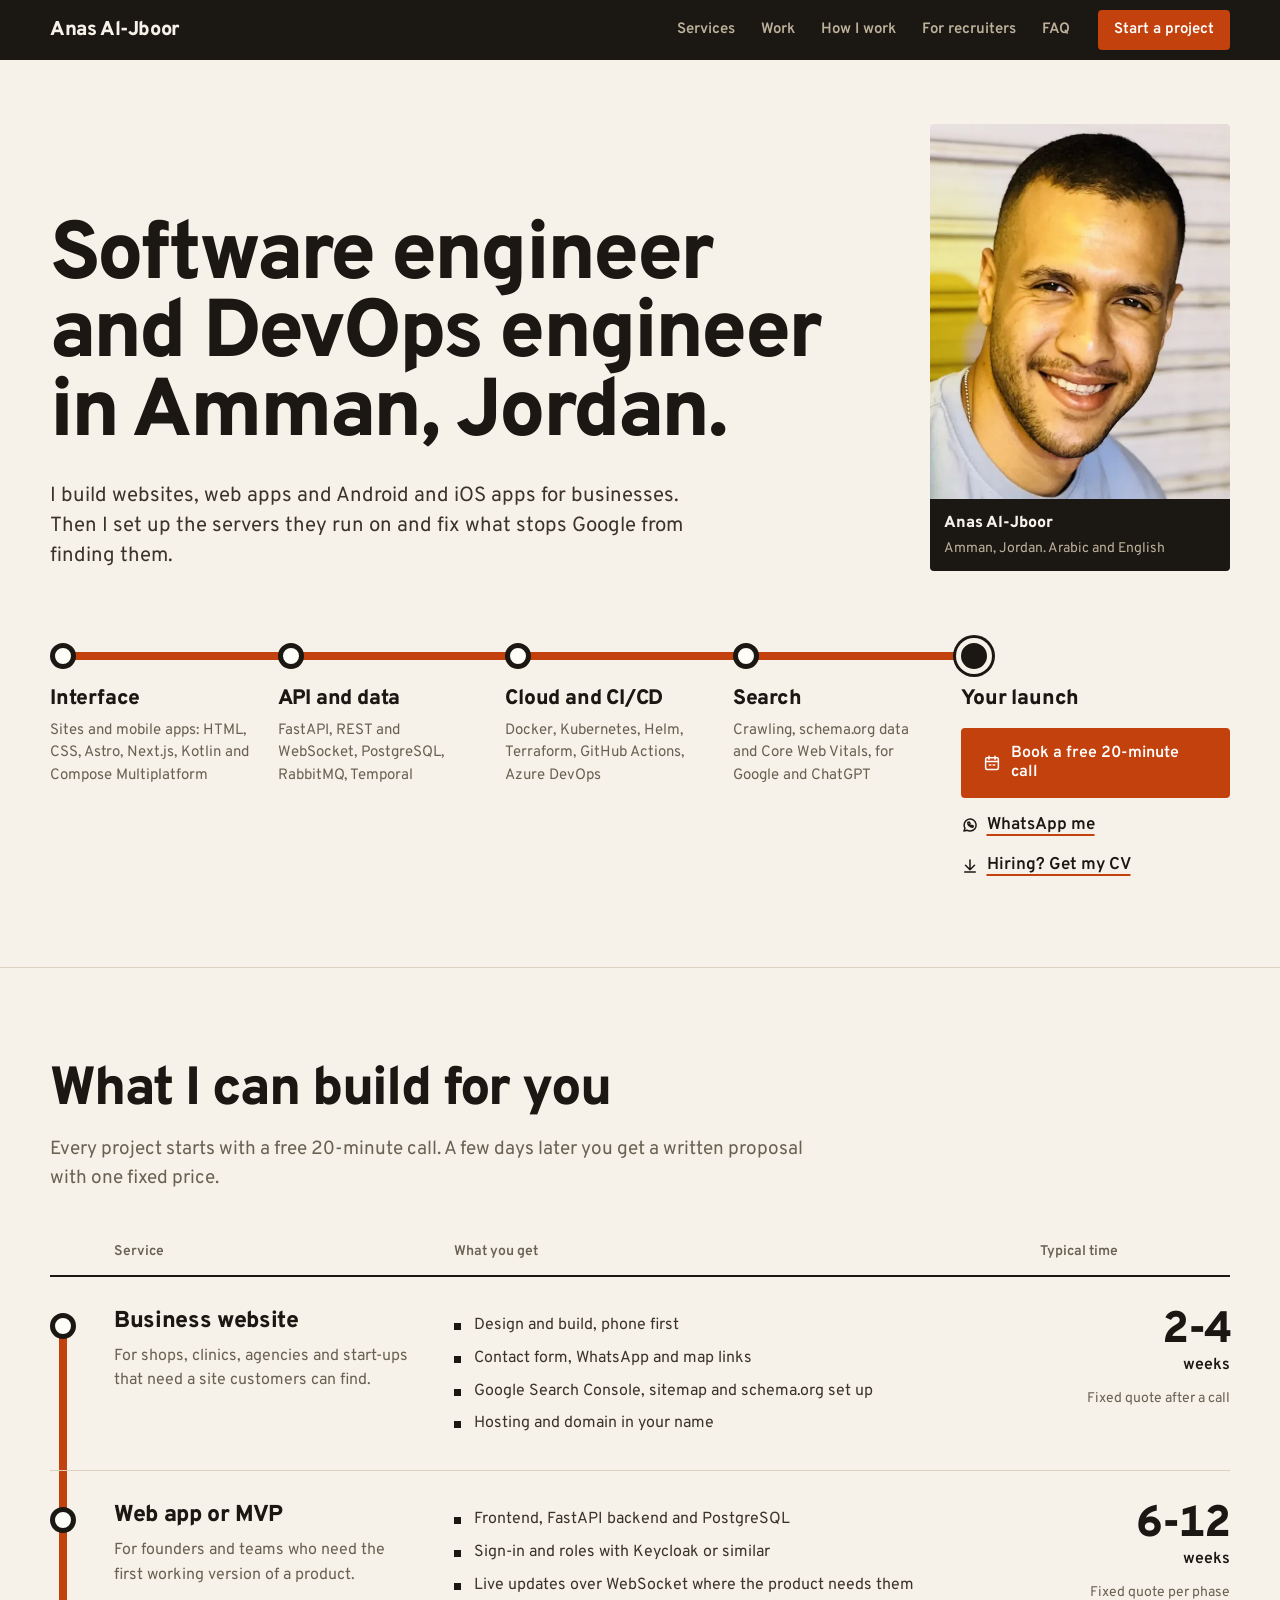
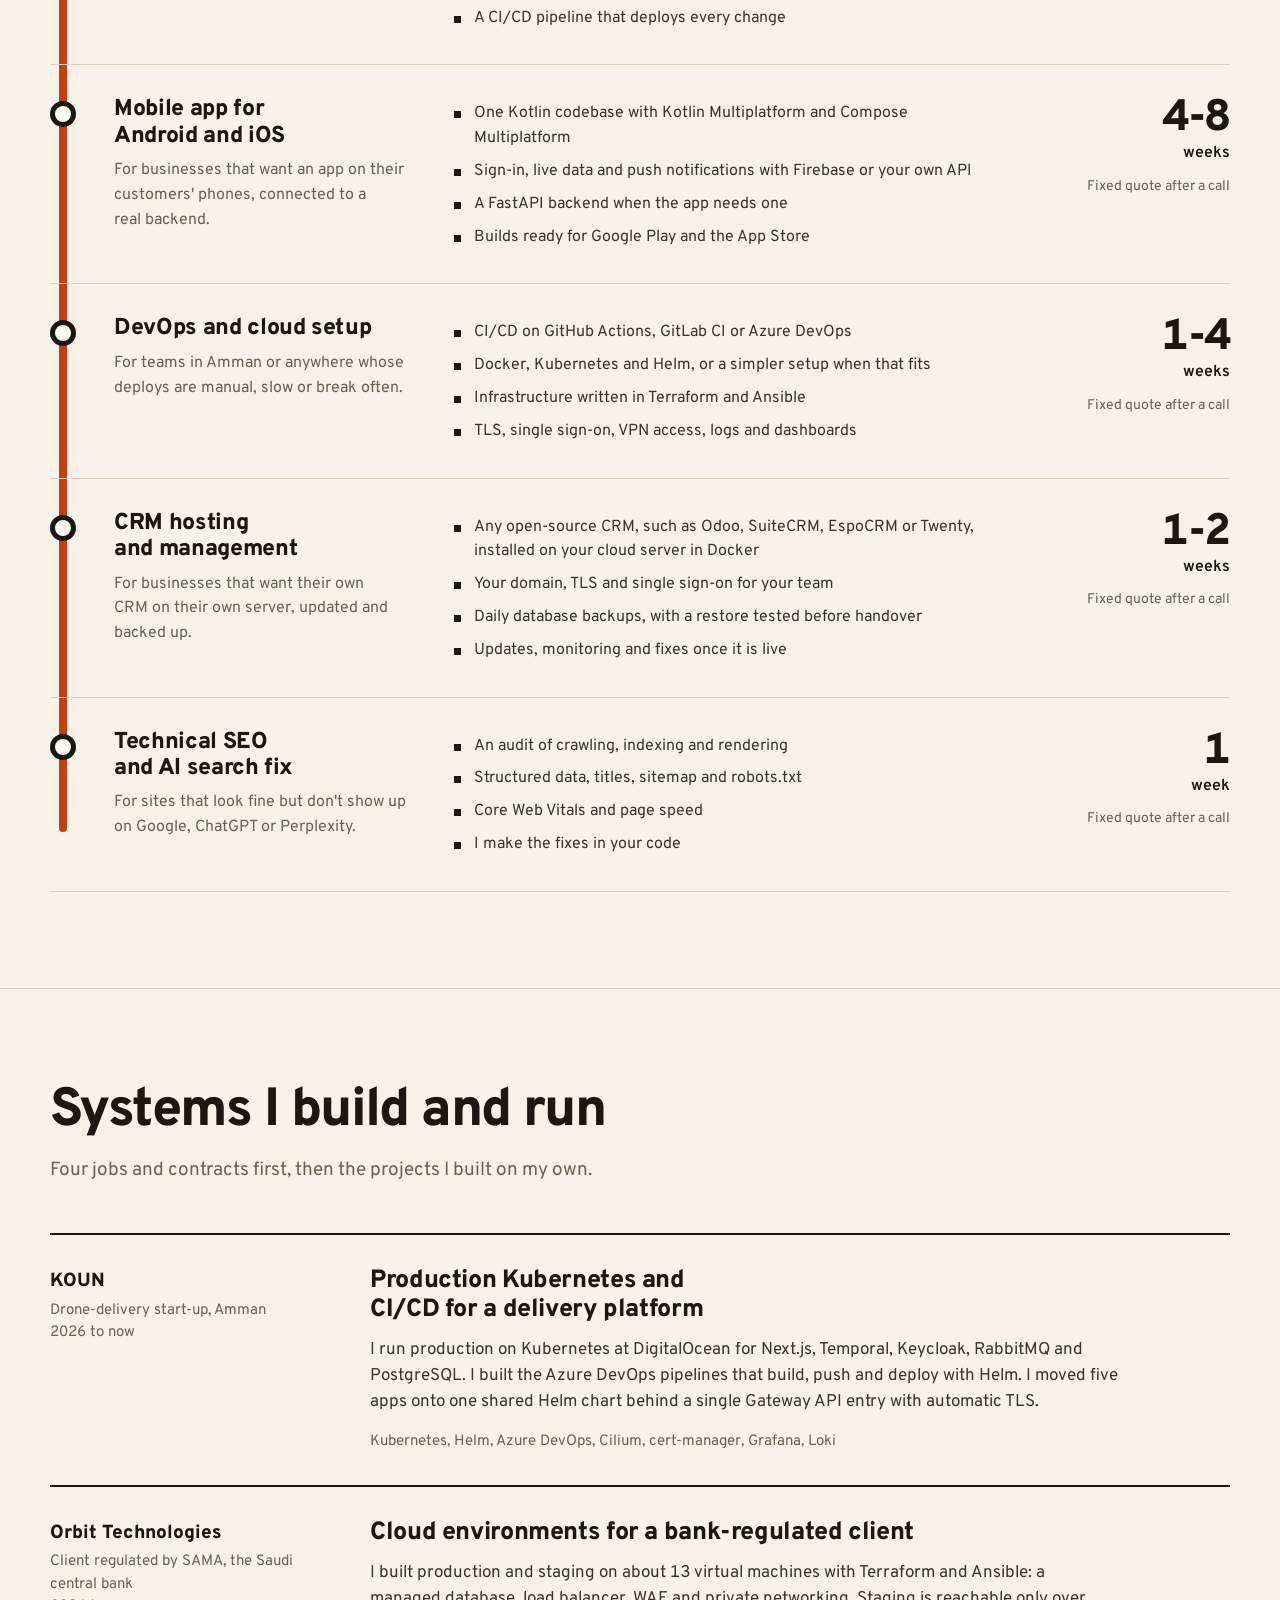
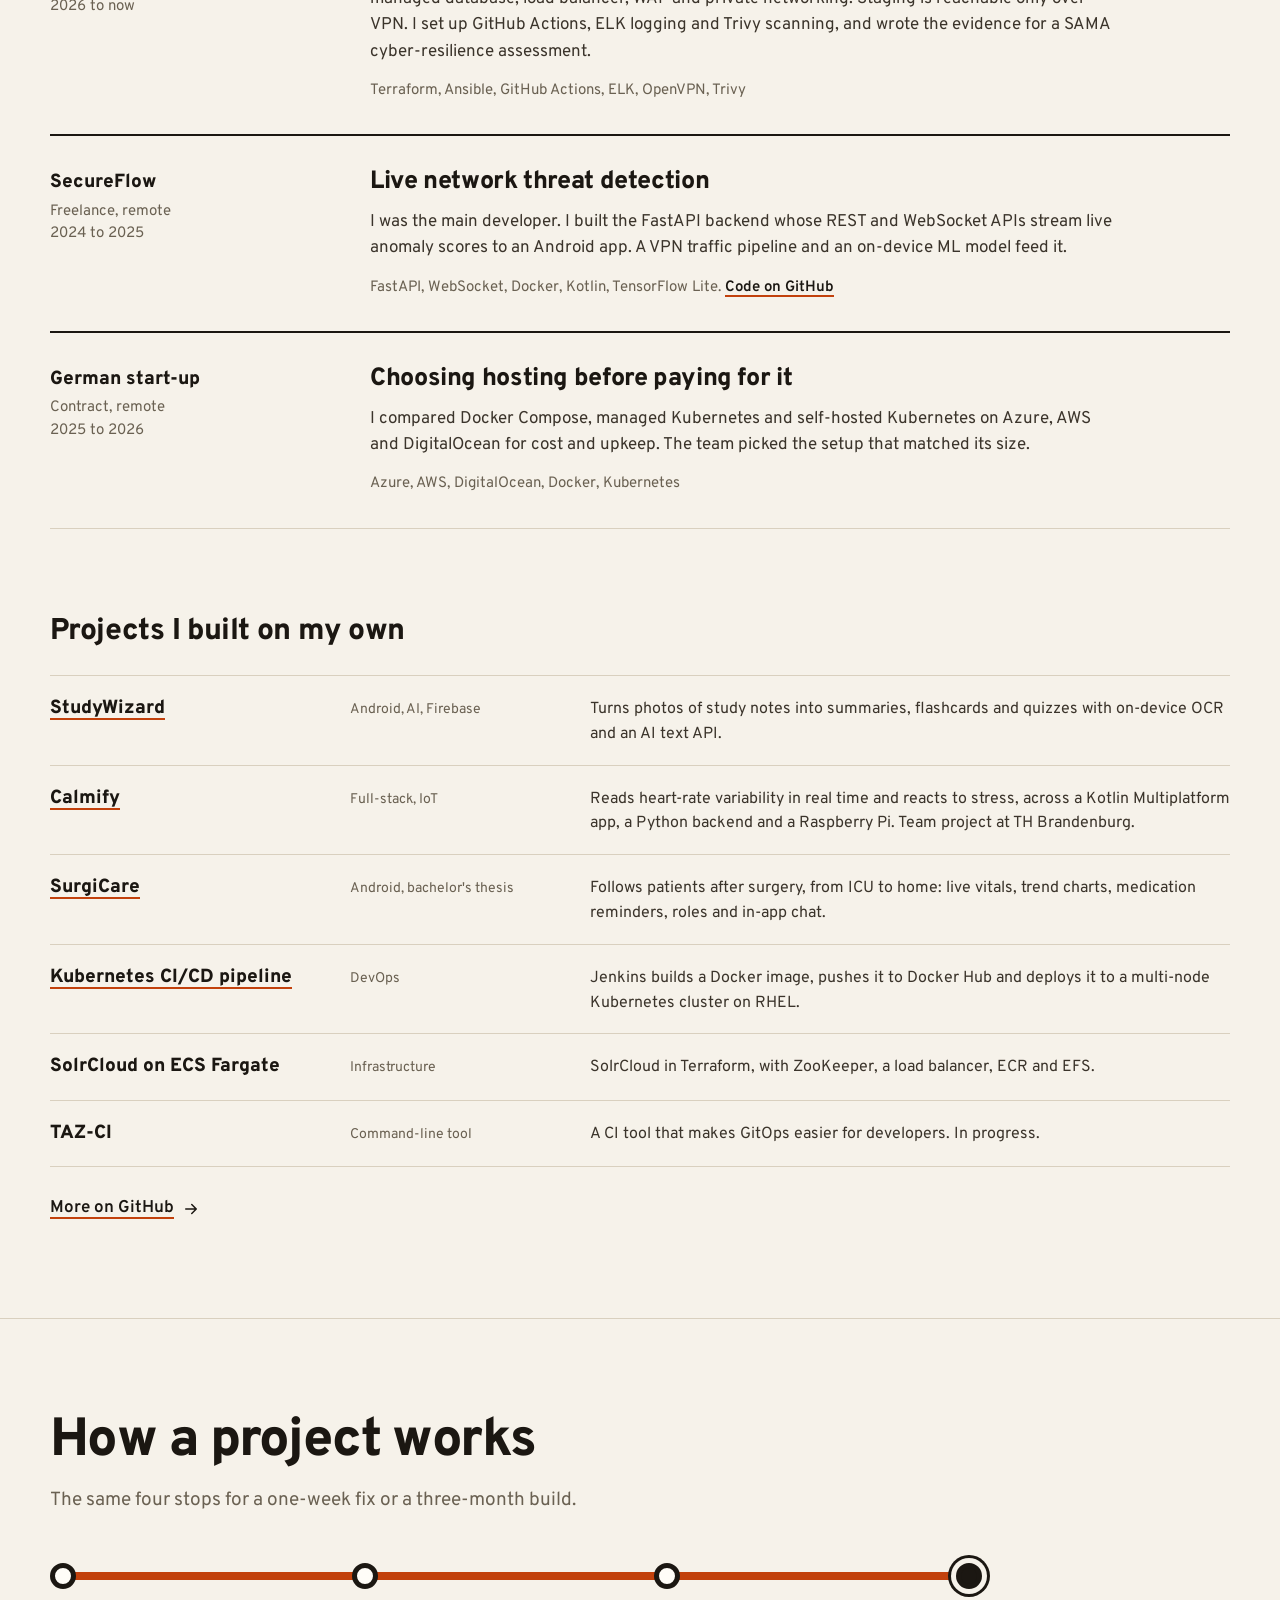
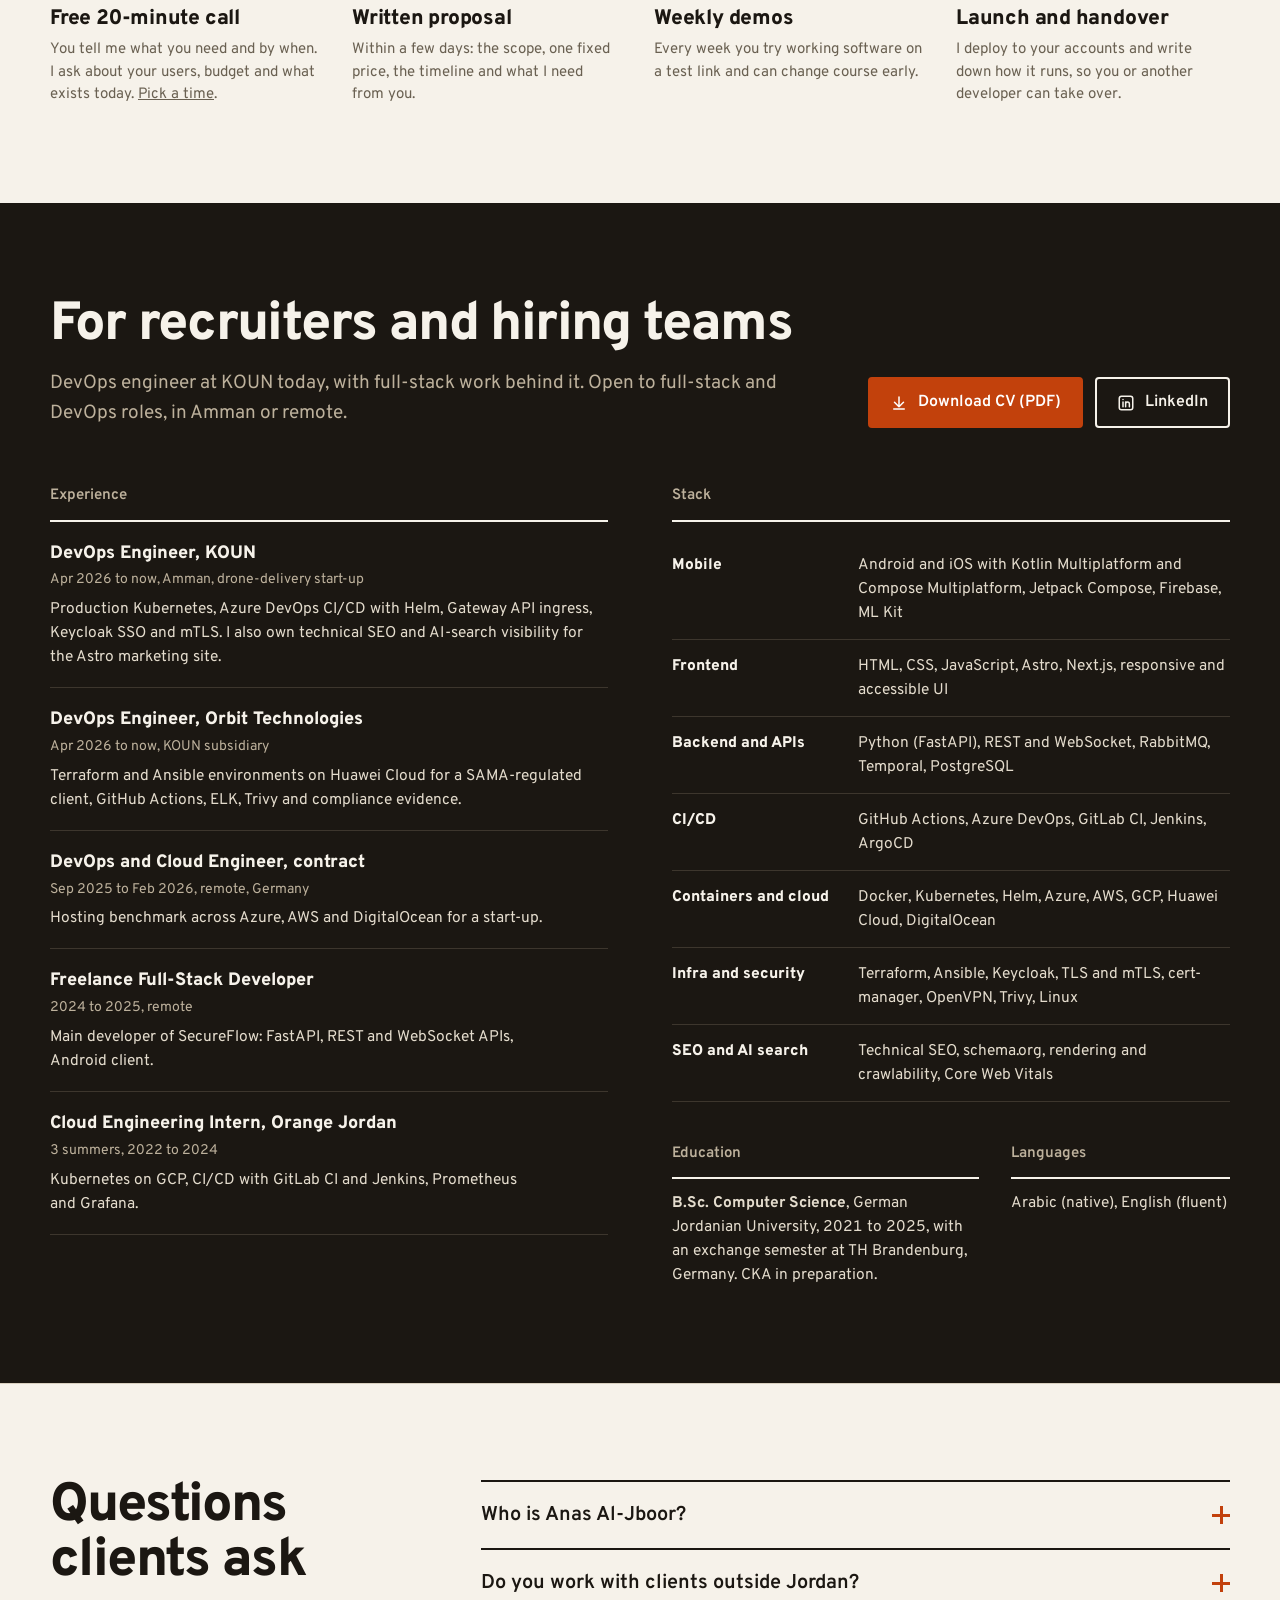
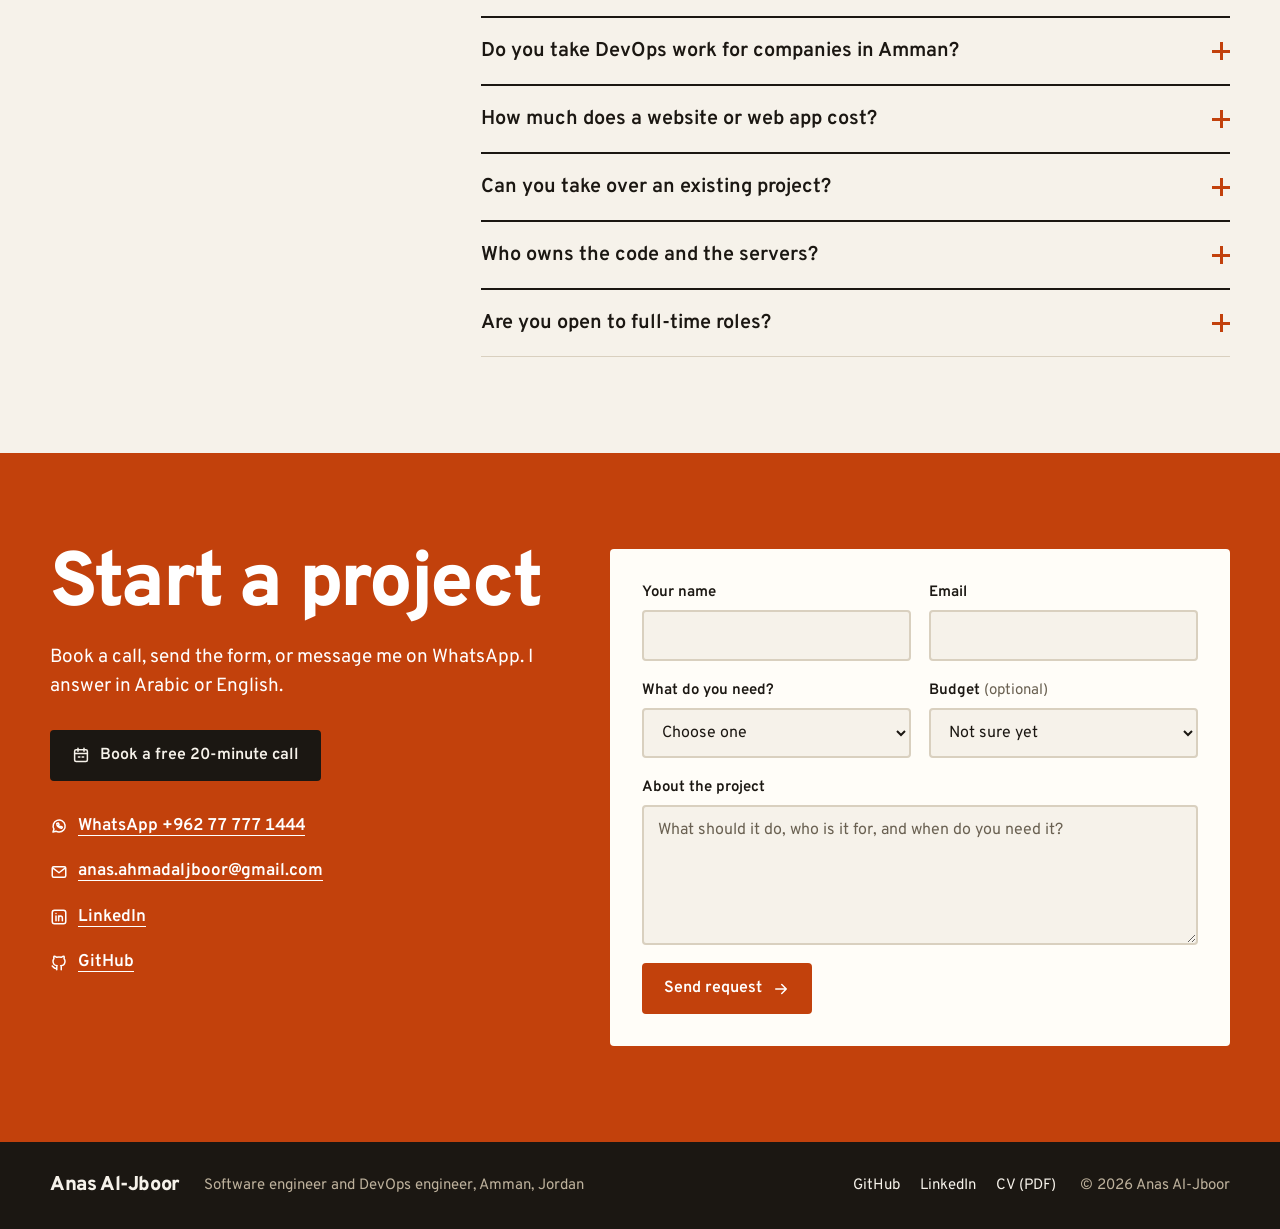
==== index.html @ 7497ea9f "Replace the orange AA circle favicon with a text-style icon Sand AA letters on an ink square with an" ====
<!DOCTYPE html>
<html lang="en">
<head>
  <meta charset="utf-8" />
  <meta name="viewport" content="width=device-width, initial-scale=1" />
  <title>Software &amp; DevOps Engineer in Amman, Jordan | Anas Al-Jboor</title>
  <meta name="description" content="DevOps and software engineer in Amman, Jordan. I set up Kubernetes, CI/CD and cloud, and build websites, web apps and CRMs. Freelance or full-time." />
  <meta property="og:title" content="Software &amp; DevOps Engineer in Amman, Jordan | Anas Al-Jboor" />
  <meta property="og:description" content="I build websites, web apps and Android and iOS apps for businesses, host and manage their servers and CRMs, and fix what stops Google from finding them." />
  <meta property="og:url" content="https://anasaljboor.com/" />
  <meta property="og:type" content="website" />
  <meta property="og:locale" content="en_US" />
  <meta property="og:site_name" content="Anas Al-Jboor" />
  <meta property="og:image" content="https://anasaljboor.com/og-2026-11.jpg" />
  <meta property="og:image:type" content="image/jpeg" />
  <meta property="og:image:width" content="1200" />
  <meta property="og:image:height" content="630" />
  <meta property="og:image:alt" content="Anas Al-Jboor, software engineer and DevOps engineer in Amman, Jordan" />
  <meta name="twitter:card" content="summary_large_image" />
  <meta name="twitter:title" content="Software &amp; DevOps Engineer in Amman, Jordan | Anas Al-Jboor" />
  <meta name="twitter:description" content="I build websites, web apps and Android and iOS apps for businesses, host and manage their servers and CRMs, and fix what stops Google from finding them." />
  <meta name="twitter:image" content="https://anasaljboor.com/og-2026-11.jpg" />
  <meta name="author" content="Anas Al-Jboor" />
  <meta name="robots" content="index, follow, max-image-preview:large" />
  <meta name="theme-color" content="#f6f2ea" />
  <link rel="canonical" href="https://anasaljboor.com/" />
  <link rel="alternate" type="text/markdown" title="Summary for AI assistants" href="/llms.txt" />
  <link rel="icon" href="/favicon.ico?v=4" sizes="48x48" />
  <link rel="icon" type="image/png" sizes="32x32" href="/favicon-32.png?v=4" />
  <link rel="icon" type="image/png" sizes="192x192" href="/favicon-192.png?v=4" />
  <link rel="apple-touch-icon" href="/apple-touch-icon.png?v=4" />
  <link rel="preconnect" href="https://fonts.googleapis.com" />
  <link rel="preconnect" href="https://fonts.gstatic.com" crossorigin />
  <link href="https://fonts.googleapis.com/css2?family=Overpass:ital,wght@0,400;0,600;0,800;1,400&display=swap" rel="stylesheet" />
  <link rel="stylesheet" href="/style.css?v=2026-11-28-text-logo" />
  <script type="application/ld+json">
  {
    "@context": "https://schema.org",
    "@graph": [
      {
        "@type": "Person",
        "@id": "https://anasaljboor.com/#person",
        "name": "Anas Al-Jboor",
        "url": "https://anasaljboor.com/",
        "image": "https://anasaljboor.com/img/anas-640.jpg",
        "email": "mailto:anas.ahmadaljboor@gmail.com",
        "description": "Software engineer and DevOps engineer in Amman, Jordan. Builds websites, web apps, Android and iOS apps and cloud setups for businesses.",
        "jobTitle": "Software Engineer and DevOps Engineer",
        "hasOccupation": {
          "@type": "Occupation",
          "name": "DevOps Engineer",
          "occupationLocation": { "@type": "City", "name": "Amman, Jordan" },
          "skills": "Kubernetes, Helm, CI/CD, Terraform, Ansible, Docker, GitHub Actions, Azure DevOps"
        },
        "workLocation": { "@type": "Place", "name": "Amman, Jordan", "address": { "@type": "PostalAddress", "addressLocality": "Amman", "addressRegion": "Amman Governorate", "addressCountry": "JO" } },
        "worksFor": [
          { "@type": "Organization", "name": "KOUN" },
          { "@type": "Organization", "name": "Orbit Technologies" }
        ],
        "address": { "@type": "PostalAddress", "addressLocality": "Amman", "addressRegion": "Amman Governorate", "addressCountry": "JO" },
        "alumniOf": { "@type": "CollegeOrUniversity", "name": "German Jordanian University" },
        "knowsLanguage": ["ar", "en"],
        "knowsAbout": ["DevOps", "Web development", "Mobile app development", "Kotlin Multiplatform", "Compose Multiplatform", "FastAPI", "Kubernetes", "CI/CD", "Terraform", "Technical SEO", "Cloud infrastructure"],
        "sameAs": [
          "https://github.com/anasaljboor",
          "https://www.linkedin.com/in/anas-al-jboor",
          "https://share.google/XArdooYbnljdMGCkJ"
        ]
      },
      {
        "@type": "ProfessionalService",
        "@id": "https://anasaljboor.com/#service",
        "name": "Anas Al-Jboor, software engineer and DevOps engineer",
        "url": "https://anasaljboor.com/",
        "image": "https://anasaljboor.com/og-2026-11.jpg",
        "email": "anas.ahmadaljboor@gmail.com",
        "description": "Websites, web apps, Android and iOS apps, DevOps and cloud setup, CRM hosting and technical SEO for businesses in Amman, Jordan and remote clients.",
        "telephone": "+962777771444",
        "geo": { "@type": "GeoCoordinates", "latitude": 31.95, "longitude": 35.93 },
        "founder": { "@id": "https://anasaljboor.com/#person" },
        "address": { "@type": "PostalAddress", "addressLocality": "Amman", "addressRegion": "Amman Governorate", "addressCountry": "JO" },
        "areaServed": [
          { "@type": "City", "name": "Amman", "containedInPlace": { "@type": "Country", "name": "Jordan" } },
          { "@type": "Place", "name": "Worldwide (remote)" },
          { "@type": "Country", "name": "Jordan" },
          { "@type": "Country", "name": "Saudi Arabia" },
          { "@type": "Country", "name": "United Arab Emirates" },
          { "@type": "Country", "name": "Qatar" },
          { "@type": "Country", "name": "Germany" }
        ],
        "availableLanguage": ["Arabic", "English"],
        "sameAs": [
          "https://github.com/anasaljboor",
          "https://www.linkedin.com/in/anas-al-jboor",
          "https://share.google/XArdooYbnljdMGCkJ"
        ],
        "hasOfferCatalog": {
          "@type": "OfferCatalog",
          "name": "Services",
          "itemListElement": [
            { "@type": "Offer", "itemOffered": { "@type": "Service", "name": "Business website", "description": "A fast, mobile-friendly company or landing site with a contact form and technical SEO set up." } },
            { "@type": "Offer", "itemOffered": { "@type": "Service", "name": "Web app or MVP", "description": "Frontend, FastAPI backend, PostgreSQL, sign-in and deployment for a first product version." } },
            { "@type": "Offer", "itemOffered": { "@type": "Service", "name": "Mobile app (Android and iOS)", "description": "Android and iOS app from one Kotlin codebase with Kotlin Multiplatform and Compose Multiplatform, connected to Firebase or a FastAPI backend." } },
            { "@type": "Offer", "itemOffered": { "@type": "Service", "name": "DevOps engineering and cloud setup", "description": "DevOps engineer in Amman, Jordan, on-site or remote: CI/CD, Docker, Kubernetes, Helm, Terraform, Ansible, TLS and monitoring for an existing product." } },
            { "@type": "Offer", "itemOffered": { "@type": "Service", "name": "CRM hosting and management", "description": "Any open-source CRM, such as Odoo, SuiteCRM, EspoCRM or Twenty, self-hosted on your own server with your domain, TLS, single sign-on, daily backups, updates and monitoring." } },
            { "@type": "Offer", "itemOffered": { "@type": "Service", "name": "Technical SEO and AI search fix", "description": "Crawler access, rendering, structured data and Core Web Vitals, fixed in code." } }
          ]
        }
      },
      {
        "@type": "WebSite",
        "@id": "https://anasaljboor.com/#website",
        "url": "https://anasaljboor.com/",
        "name": "Anas Al-Jboor",
        "inLanguage": "en",
        "publisher": { "@id": "https://anasaljboor.com/#person" }
      },
      {
        "@type": "ProfilePage",
        "@id": "https://anasaljboor.com/#webpage",
        "url": "https://anasaljboor.com/",
        "name": "Software & DevOps Engineer in Amman, Jordan | Anas Al-Jboor",
        "isPartOf": { "@id": "https://anasaljboor.com/#website" },
        "mainEntity": { "@id": "https://anasaljboor.com/#person" },
        "about": { "@id": "https://anasaljboor.com/#service" },
        "primaryImageOfPage": "https://anasaljboor.com/img/anas-640.jpg",
        "inLanguage": "en",
        "dateModified": "2026-11-28"
      },
      {
        "@type": "FAQPage",
        "@id": "https://anasaljboor.com/#faq",
        "mainEntity": [
          { "@type": "Question", "name": "Who is Anas Al-Jboor?", "acceptedAnswer": { "@type": "Answer", "text": "Anas Al-Jboor is a software engineer and DevOps engineer based in Amman, Jordan. He works as a DevOps engineer at KOUN, a drone-delivery start-up, and builds websites, web apps, Android and iOS apps and cloud setups for businesses. He holds a B.Sc. in Computer Science from the German Jordanian University and works in Arabic and English." } },
          { "@type": "Question", "name": "Do you work with clients outside Jordan?", "acceptedAnswer": { "@type": "Answer", "text": "Yes. I work from Amman with clients anywhere, most often in Jordan, the Gulf and Europe, in Arabic or English. Jordan shares a time zone with Saudi Arabia, is one hour behind the UAE and one to two hours ahead of Germany, so our working days overlap." } },
          { "@type": "Question", "name": "Do you take DevOps work for companies in Amman?", "acceptedAnswer": { "@type": "Answer", "text": "Yes. I work as a DevOps engineer in Amman, on-site or remote. At KOUN I run production Kubernetes with Helm and Azure DevOps pipelines, and at Orbit Technologies I build Terraform and Ansible environments for a SAMA-regulated client. Most setups take 1 to 4 weeks." } },
          { "@type": "Question", "name": "How much does a website or web app cost?", "acceptedAnswer": { "@type": "Answer", "text": "It depends on the scope. After a short call I send a written proposal with a fixed price and timeline, so you know the full cost before any work starts." } },
          { "@type": "Question", "name": "Can you take over an existing project?", "acceptedAnswer": { "@type": "Answer", "text": "Yes. I first review the code, hosting and deployment and tell you what I would fix first. Then I take over builds, deploys and fixes." } },
          { "@type": "Question", "name": "Who owns the code and the servers?", "acceptedAnswer": { "@type": "Answer", "text": "You do. The code lives in your GitHub account and the hosting runs in your cloud account. I write down how to deploy it, so another developer can pick it up." } },
          { "@type": "Question", "name": "Are you open to full-time roles?", "acceptedAnswer": { "@type": "Answer", "text": "Yes, for full-stack and DevOps roles, on-site in Amman or remote. My CV is at anasaljboor.com/cv.pdf." } }
        ]
      }
    ]
  }
  </script>
</head>
<body>
  <a class="skip" href="#main">Skip to content</a>

  <svg width="0" height="0" style="position:absolute" aria-hidden="true">
    <defs>
      <symbol id="i-site" viewBox="0 0 24 24"><rect x="3" y="4" width="18" height="16" rx="2"/><path d="M3 9h18M7 6.5h.01M10 6.5h.01"/></symbol>
      <symbol id="i-app" viewBox="0 0 24 24"><path d="M8 7l-5 5 5 5M16 7l5 5-5 5M14 4l-4 16"/></symbol>
      <symbol id="i-cloud" viewBox="0 0 24 24"><path d="M7 18a4.5 4.5 0 01-.6-8.96A6 6 0 0118 9.5a4 4 0 01-1 8.5z"/><path d="M12 12v6M9.5 15.5L12 18l2.5-2.5"/></symbol>
      <symbol id="i-search" viewBox="0 0 24 24"><circle cx="11" cy="11" r="6.5"/><path d="M20 20l-4.2-4.2M8.5 11h5M11 8.5v5"/></symbol>
      <symbol id="i-arrow" viewBox="0 0 24 24"><path d="M5 12h14M13 6l6 6-6 6"/></symbol>
      <symbol id="i-down" viewBox="0 0 24 24"><path d="M12 4v13M6 11l6 6 6-6M5 20h14"/></symbol>
      <symbol id="i-mail" viewBox="0 0 24 24"><rect x="3" y="5" width="18" height="14" rx="2"/><path d="M3.5 6.5L12 13l8.5-6.5"/></symbol>
      <symbol id="i-in" viewBox="0 0 24 24"><rect x="3" y="3" width="18" height="18" rx="3"/><path d="M8 10.5V17M8 7.2v.01M11.5 17v-6.5M11.5 13.2c0-1.6 1-2.7 2.5-2.7s2.5 1 2.5 2.7V17"/></symbol>
      <symbol id="i-gh" viewBox="0 0 24 24"><path d="M9 19c-4.3 1.4-4.3-2.5-6-3m12 5v-3.5c0-1 .1-1.4-.5-2 2.8-.3 5.5-1.4 5.5-6a4.6 4.6 0 00-1.3-3.2 4.2 4.2 0 00-.1-3.2s-1.1-.3-3.5 1.3a12.3 12.3 0 00-6.2 0C6.5 2.8 5.4 3.1 5.4 3.1a4.2 4.2 0 00-.1 3.2A4.6 4.6 0 004 9.5c0 4.6 2.7 5.7 5.5 6-.6.6-.6 1.2-.5 2V21"/></symbol>
      <symbol id="i-wa" viewBox="0 0 24 24"><path d="M4 20l1.3-3.9A8 8 0 1112 20a8 8 0 01-4.1-1.1z"/><path d="M9 8.5c0 3.6 2.9 6.5 6.5 6.5l1-1.6-2-1-.9.9a4.2 4.2 0 01-2.4-2.4l.9-.9-1-2z"/></symbol>
      <symbol id="i-cal" viewBox="0 0 24 24"><rect x="3.5" y="5" width="17" height="15.5" rx="2"/><path d="M3.5 10h17M8 3v4M16 3v4M8.5 14.5h2M13.5 14.5h2"/></symbol>
      <symbol id="i-phone" viewBox="0 0 24 24"><rect x="6.5" y="2.5" width="11" height="19" rx="2.5"/><path d="M10.5 18.5h3"/></symbol>
      <symbol id="i-crm" viewBox="0 0 24 24"><circle cx="9" cy="8" r="3.2"/><path d="M3.5 19c.6-3.2 2.8-5 5.5-5s4.9 1.8 5.5 5M15.5 5.2a3.2 3.2 0 010 5.6M17.5 14.4c1.6.7 2.7 2.3 3 4.6"/></symbol>
      <symbol id="i-check" viewBox="0 0 24 24"><path d="M5 12.5l4.5 4.5L19 7.5"/></symbol>
    </defs>
  </svg>

  <!-- ───────── NAV ───────── -->
  <header class="nav">
    <div class="wrap nav-inner">
      <a href="#top" class="brand" aria-label="Anas Al-Jboor, back to top">Anas Al-Jboor</a>
      <nav class="links" aria-label="Main">
        <a href="#services">Services</a>
        <a href="#work">Work</a>
        <a href="#process">How I work</a>
        <a href="#about">For recruiters</a>
        <a href="#faq">FAQ</a>
      </nav>
      <a class="btn small" href="#contact">Start a project</a>
    </div>
  </header>

  <main id="main">
    <span id="top"></span>

    <!-- ───────── HERO ───────── -->
    <section class="hero" aria-labelledby="hero-title">
      <div class="wrap">
        <div class="hero-top">
          <div class="hero-copy">
            <h1 id="hero-title">Software engineer and DevOps engineer in Amman, Jordan.</h1>
            <p class="lede">I build websites, web apps and Android and iOS apps for businesses. Then I set up the servers they run on and fix what stops Google from finding them.</p>
            <a class="btn mobile-cta" href="https://cal.com/anas-aljboor/20-minute-project-call" target="_blank" rel="noopener"><svg class="ic" aria-hidden="true"><use href="#i-cal"/></svg> Book a free 20-minute call</a>
          </div>
          <figure class="portrait">
            <picture>
              <source srcset="/img/anas-640.webp" type="image/webp" />
              <img src="/img/anas-640.jpg" alt="Anas Al-Jboor, software engineer and DevOps engineer in Amman, Jordan" width="640" height="640" fetchpriority="high" />
            </picture>
            <figcaption class="sign"><strong>Anas Al-Jboor</strong><span>Amman, Jordan. Arabic and English</span></figcaption>
          </figure>
        </div>

        <div class="line line-h" aria-label="What I cover on one project">
          <ol class="stops">
            <li class="stop">
              <a href="#services">
                <span class="dot" aria-hidden="true"></span>
                <span class="stop-name">Interface</span>
                <span class="stop-note">Sites and mobile apps: HTML, CSS, Astro, Next.js, Kotlin and Compose Multiplatform</span>
              </a>
            </li>
            <li class="stop">
              <a href="#services">
                <span class="dot" aria-hidden="true"></span>
                <span class="stop-name">API and data</span>
                <span class="stop-note">FastAPI, REST and WebSocket, PostgreSQL, RabbitMQ, Temporal</span>
              </a>
            </li>
            <li class="stop">
              <a href="#services">
                <span class="dot" aria-hidden="true"></span>
                <span class="stop-name">Cloud and CI/CD</span>
                <span class="stop-note">Docker, Kubernetes, Helm, Terraform, GitHub Actions, Azure DevOps</span>
              </a>
            </li>
            <li class="stop">
              <a href="#services">
                <span class="dot" aria-hidden="true"></span>
                <span class="stop-name">Search</span>
                <span class="stop-note">Crawling, schema.org data and Core Web Vitals, for Google and ChatGPT</span>
              </a>
            </li>
            <li class="stop terminus">
              <span class="dot" aria-hidden="true"></span>
              <span class="stop-name">Your launch</span>
              <div class="hero-actions">
                <a class="btn" href="https://cal.com/anas-aljboor/20-minute-project-call" target="_blank" rel="noopener"><svg class="ic" aria-hidden="true"><use href="#i-cal"/></svg> Book a free 20-minute call</a>
                <a class="text-link" href="https://wa.me/962777771444?text=Hi%20Anas%2C%20I%27d%20like%20to%20talk%20about%20a%20project." target="_blank" rel="noopener"><svg class="ic" aria-hidden="true"><use href="#i-wa"/></svg> WhatsApp me</a>
                <a class="text-link" href="/cv.pdf" target="_blank" rel="noopener"><svg class="ic" aria-hidden="true"><use href="#i-down"/></svg> Hiring? Get my CV</a>
              </div>
            </li>
          </ol>
        </div>
      </div>
    </section>

    <!-- ───────── SERVICES ───────── -->
    <section id="services" aria-labelledby="services-title">
      <div class="wrap">
        <div class="section-head">
          <h2 id="services-title">What I can build for you</h2>
          <p class="sub">Every project starts with a free 20-minute call. A few days later you get a written proposal with one fixed price.</p>
        </div>

        <div class="timetable">
          <div class="tt-head" aria-hidden="true">
            <span>Service</span><span>What you get</span><span>Typical time</span>
          </div>
          <ol class="line line-v">
            <li class="svc">
              <span class="dot" aria-hidden="true"></span>
              <div class="svc-name">
                <h3>Business website</h3>
                <p>For shops, clinics, agencies and start-ups that need a site customers can find.</p>
              </div>
              <ul class="svc-incl">
                <li>Design and build, phone first</li>
                <li>Contact form, WhatsApp and map links</li>
                <li>Google Search Console, sitemap and schema.org set up</li>
                <li>Hosting and domain in your name</li>
              </ul>
              <p class="svc-time"><span class="t">2-4</span> weeks<span class="price">Fixed quote after a call</span></p>
            </li>
            <li class="svc">
              <span class="dot" aria-hidden="true"></span>
              <div class="svc-name">
                <h3>Web app or MVP</h3>
                <p>For founders and teams who need the first working version of a product.</p>
              </div>
              <ul class="svc-incl">
                <li>Frontend, FastAPI backend and PostgreSQL</li>
                <li>Sign-in and roles with Keycloak or similar</li>
                <li>Live updates over WebSocket where the product needs them</li>
                <li>A CI/CD pipeline that deploys every change</li>
              </ul>
              <p class="svc-time"><span class="t">6-12</span> weeks<span class="price">Fixed quote per phase</span></p>
            </li>
            <li class="svc">
              <span class="dot" aria-hidden="true"></span>
              <div class="svc-name">
                <h3>Mobile app for Android and iOS</h3>
                <p>For businesses that want an app on their customers' phones, connected to a real backend.</p>
              </div>
              <ul class="svc-incl">
                <li>One Kotlin codebase with Kotlin Multiplatform and Compose Multiplatform</li>
                <li>Sign-in, live data and push notifications with Firebase or your own API</li>
                <li>A FastAPI backend when the app needs one</li>
                <li>Builds ready for Google Play and the App Store</li>
              </ul>
              <p class="svc-time"><span class="t">4-8</span> weeks<span class="price">Fixed quote after a call</span></p>
            </li>
            <li class="svc">
              <span class="dot" aria-hidden="true"></span>
              <div class="svc-name">
                <h3>DevOps and cloud setup</h3>
                <p>For teams in Amman or anywhere whose deploys are manual, slow or break often.</p>
              </div>
              <ul class="svc-incl">
                <li>CI/CD on GitHub Actions, GitLab CI or Azure DevOps</li>
                <li>Docker, Kubernetes and Helm, or a simpler setup when that fits</li>
                <li>Infrastructure written in Terraform and Ansible</li>
                <li>TLS, single sign-on, VPN access, logs and dashboards</li>
              </ul>
              <p class="svc-time"><span class="t">1-4</span> weeks<span class="price">Fixed quote after a call</span></p>
            </li>
            <li class="svc">
              <span class="dot" aria-hidden="true"></span>
              <div class="svc-name">
                <h3>CRM hosting and management</h3>
                <p>For businesses that want their own CRM on their own server, updated and backed up.</p>
              </div>
              <ul class="svc-incl">
                <li>Any open-source CRM, such as Odoo, SuiteCRM, EspoCRM or Twenty, installed on your cloud server in Docker</li>
                <li>Your domain, TLS and single sign-on for your team</li>
                <li>Daily database backups, with a restore tested before handover</li>
                <li>Updates, monitoring and fixes once it is live</li>
              </ul>
              <p class="svc-time"><span class="t">1-2</span> weeks<span class="price">Fixed quote after a call</span></p>
            </li>
            <li class="svc">
              <span class="dot" aria-hidden="true"></span>
              <div class="svc-name">
                <h3>Technical SEO and AI search fix</h3>
                <p>For sites that look fine but don't show up on Google, ChatGPT or Perplexity.</p>
              </div>
              <ul class="svc-incl">
                <li>An audit of crawling, indexing and rendering</li>
                <li>Structured data, titles, sitemap and robots.txt</li>
                <li>Core Web Vitals and page speed</li>
                <li>I make the fixes in your code</li>
              </ul>
              <p class="svc-time"><span class="t">1</span> week<span class="price">Fixed quote after a call</span></p>
            </li>
          </ol>
        </div>
      </div>
    </section>

    <!-- ───────── WORK ───────── -->
    <section id="work" aria-labelledby="work-title">
      <div class="wrap">
        <div class="section-head">
          <h2 id="work-title">Systems I build and run</h2>
          <p class="sub">Four jobs and contracts first, then the projects I built on my own.</p>
        </div>

        <div class="cases">
          <article class="case">
            <p class="case-where"><strong>KOUN</strong>Drone-delivery start-up, Amman<br />2026 to now</p>
            <div>
              <h3>Production Kubernetes and CI/CD for a delivery platform</h3>
              <p>I run production on Kubernetes at DigitalOcean for Next.js, Temporal, Keycloak, RabbitMQ and PostgreSQL. I built the Azure DevOps pipelines that build, push and deploy with Helm. I moved five apps onto one shared Helm chart behind a single Gateway API entry with automatic TLS.</p>
              <p class="stack">Kubernetes, Helm, Azure DevOps, Cilium, cert-manager, Grafana, Loki</p>
            </div>
          </article>
          <article class="case">
            <p class="case-where"><strong>Orbit Technologies</strong>Client regulated by SAMA, the Saudi central bank<br />2026 to now</p>
            <div>
              <h3>Cloud environments for a bank-regulated client</h3>
              <p>I built production and staging on about 13 virtual machines with Terraform and Ansible: a managed database, load balancer, WAF and private networking. Staging is reachable only over VPN. I set up GitHub Actions, ELK logging and Trivy scanning, and wrote the evidence for a SAMA cyber-resilience assessment.</p>
              <p class="stack">Terraform, Ansible, GitHub Actions, ELK, OpenVPN, Trivy</p>
            </div>
          </article>
          <article class="case">
            <p class="case-where"><strong>SecureFlow</strong>Freelance, remote<br />2024 to 2025</p>
            <div>
              <h3>Live network threat detection</h3>
              <p>I was the main developer. I built the FastAPI backend whose REST and WebSocket APIs stream live anomaly scores to an Android app. A VPN traffic pipeline and an on-device ML model feed it.</p>
              <p class="stack">FastAPI, WebSocket, Docker, Kotlin, TensorFlow Lite. <a href="https://github.com/Kudo-03/SecureFlow" target="_blank" rel="noopener">Code on GitHub</a></p>
            </div>
          </article>
          <article class="case">
            <p class="case-where"><strong>German start-up</strong>Contract, remote<br />2025 to 2026</p>
            <div>
              <h3>Choosing hosting before paying for it</h3>
              <p>I compared Docker Compose, managed Kubernetes and self-hosted Kubernetes on Azure, AWS and DigitalOcean for cost and upkeep. The team picked the setup that matched its size.</p>
              <p class="stack">Azure, AWS, DigitalOcean, Docker, Kubernetes</p>
            </div>
          </article>
        </div>

        <h3 class="sub-head">Projects I built on my own</h3>
        <ul class="projects">
          <li><a href="https://github.com/anasaljboor/StudyWizard" target="_blank" rel="noopener">StudyWizard</a><span class="kind">Android, AI, Firebase</span><span class="desc">Turns photos of study notes into summaries, flashcards and quizzes with on-device OCR and an AI text API.</span></li>
          <li><a href="https://github.com/anasaljboor/Calmify" target="_blank" rel="noopener">Calmify</a><span class="kind">Full-stack, IoT</span><span class="desc">Reads heart-rate variability in real time and reacts to stress, across a Kotlin Multiplatform app, a Python backend and a Raspberry Pi. Team project at TH Brandenburg.</span></li>
          <li><a href="https://github.com/anasaljboor/SurgiCare" target="_blank" rel="noopener">SurgiCare</a><span class="kind">Android, bachelor's thesis</span><span class="desc">Follows patients after surgery, from ICU to home: live vitals, trend charts, medication reminders, roles and in-app chat.</span></li>
          <li><a href="https://github.com/anasaljboor/devops-k8s-jenkins" target="_blank" rel="noopener">Kubernetes CI/CD pipeline</a><span class="kind">DevOps</span><span class="desc">Jenkins builds a Docker image, pushes it to Docker Hub and deploys it to a multi-node Kubernetes cluster on RHEL.</span></li>
          <li><span class="title">SolrCloud on ECS Fargate</span><span class="kind">Infrastructure</span><span class="desc">SolrCloud in Terraform, with ZooKeeper, a load balancer, ECR and EFS.</span></li>
          <li><span class="title">TAZ-CI</span><span class="kind">Command-line tool</span><span class="desc">A CI tool that makes GitOps easier for developers. In progress.</span></li>
        </ul>
        <p class="more-row"><a class="text-link" href="https://github.com/anasaljboor" target="_blank" rel="noopener">More on GitHub <svg class="ic" aria-hidden="true"><use href="#i-arrow"/></svg></a></p>
      </div>
    </section>

    <!-- ───────── PROCESS ───────── -->
    <section id="process" aria-labelledby="process-title">
      <div class="wrap">
        <div class="section-head">
          <h2 id="process-title">How a project works</h2>
          <p class="sub">The same four stops for a one-week fix or a three-month build.</p>
        </div>
        <ol class="line line-h steps">
          <li class="stop">
            <span class="dot" aria-hidden="true"></span>
            <h3 class="stop-name">Free 20-minute call</h3>
            <p class="stop-note">You tell me what you need and by when. I ask about your users, budget and what exists today. <a href="https://cal.com/anas-aljboor/20-minute-project-call" target="_blank" rel="noopener">Pick a time</a>.</p>
          </li>
          <li class="stop">
            <span class="dot" aria-hidden="true"></span>
            <h3 class="stop-name">Written proposal</h3>
            <p class="stop-note">Within a few days: the scope, one fixed price, the timeline and what I need from you.</p>
          </li>
          <li class="stop">
            <span class="dot" aria-hidden="true"></span>
            <h3 class="stop-name">Weekly demos</h3>
            <p class="stop-note">Every week you try working software on a test link and can change course early.</p>
          </li>
          <li class="stop terminus">
            <span class="dot" aria-hidden="true"></span>
            <h3 class="stop-name">Launch and handover</h3>
            <p class="stop-note">I deploy to your accounts and write down how it runs, so you or another developer can take over.</p>
          </li>
        </ol>
      </div>
    </section>

    <!-- ───────── RECRUITERS ───────── -->
    <section id="about" class="band" aria-labelledby="about-title">
      <div class="wrap">
        <div class="about-head">
          <div>
            <h2 id="about-title">For recruiters and hiring teams</h2>
            <p class="sub">DevOps engineer at KOUN today, with full-stack work behind it. Open to full-stack and DevOps roles, in Amman or remote.</p>
          </div>
          <div class="about-ctas">
            <a class="btn" href="/cv.pdf" target="_blank" rel="noopener"><svg class="ic" aria-hidden="true"><use href="#i-down"/></svg> Download CV (PDF)</a>
            <a class="btn ghost" href="https://www.linkedin.com/in/anas-al-jboor" target="_blank" rel="noopener"><svg class="ic" aria-hidden="true"><use href="#i-in"/></svg> LinkedIn</a>
          </div>
        </div>
        <div class="two-col">
          <div>
            <h3 class="col-title">Experience</h3>
            <ol class="jobs">
              <li><h4>DevOps Engineer, KOUN</h4><p class="meta">Apr 2026 to now, Amman, drone-delivery start-up</p><p>Production Kubernetes, Azure DevOps CI/CD with Helm, Gateway API ingress, Keycloak SSO and mTLS. I also own technical SEO and AI-search visibility for the Astro marketing site.</p></li>
              <li><h4>DevOps Engineer, Orbit Technologies</h4><p class="meta">Apr 2026 to now, KOUN subsidiary</p><p>Terraform and Ansible environments on Huawei Cloud for a SAMA-regulated client, GitHub Actions, ELK, Trivy and compliance evidence.</p></li>
              <li><h4>DevOps and Cloud Engineer, contract</h4><p class="meta">Sep 2025 to Feb 2026, remote, Germany</p><p>Hosting benchmark across Azure, AWS and DigitalOcean for a start-up.</p></li>
              <li><h4>Freelance Full-Stack Developer</h4><p class="meta">2024 to 2025, remote</p><p>Main developer of SecureFlow: FastAPI, REST and WebSocket APIs, Android client.</p></li>
              <li><h4>Cloud Engineering Intern, Orange Jordan</h4><p class="meta">3 summers, 2022 to 2024</p><p>Kubernetes on GCP, CI/CD with GitLab CI and Jenkins, Prometheus and Grafana.</p></li>
            </ol>
          </div>
          <div>
            <h3 class="col-title">Stack</h3>
            <dl class="skills">
              <div><dt>Mobile</dt><dd>Android and iOS with Kotlin Multiplatform and Compose Multiplatform, Jetpack Compose, Firebase, ML Kit</dd></div>
              <div><dt>Frontend</dt><dd>HTML, CSS, JavaScript, Astro, Next.js, responsive and accessible UI</dd></div>
              <div><dt>Backend and APIs</dt><dd>Python (FastAPI), REST and WebSocket, RabbitMQ, Temporal, PostgreSQL</dd></div>
              <div><dt>CI/CD</dt><dd>GitHub Actions, Azure DevOps, GitLab CI, Jenkins, ArgoCD</dd></div>
              <div><dt>Containers and cloud</dt><dd>Docker, Kubernetes, Helm, Azure, AWS, GCP, Huawei Cloud, DigitalOcean</dd></div>
              <div><dt>Infra and security</dt><dd>Terraform, Ansible, Keycloak, TLS and mTLS, cert-manager, OpenVPN, Trivy, Linux</dd></div>
              <div><dt>SEO and AI search</dt><dd>Technical SEO, schema.org, rendering and crawlability, Core Web Vitals</dd></div>
            </dl>
            <div class="edu">
              <div>
                <h3 class="col-title">Education</h3>
                <p><strong>B.Sc. Computer Science</strong>, German Jordanian University, 2021 to 2025, with an exchange semester at TH Brandenburg, Germany. CKA in preparation.</p>
              </div>
              <div>
                <h3 class="col-title">Languages</h3>
                <p>Arabic (native), English (fluent)</p>
              </div>
            </div>
          </div>
        </div>
      </div>
    </section>

    <!-- ───────── FAQ ───────── -->
    <section id="faq" aria-labelledby="faq-title">
      <div class="wrap faq-grid">
        <h2 id="faq-title">Questions clients ask</h2>
        <div class="faq">
          <details>
            <summary><h3>Who is Anas Al-Jboor?</h3></summary>
            <p>Anas Al-Jboor is a software engineer and DevOps engineer based in Amman, Jordan. He works as a DevOps engineer at KOUN, a drone-delivery start-up, and builds websites, web apps, Android and iOS apps and cloud setups for businesses. He holds a B.Sc. in Computer Science from the German Jordanian University and works in Arabic and English.</p>
          </details>
          <details>
            <summary><h3>Do you work with clients outside Jordan?</h3></summary>
            <p>Yes. I work from Amman with clients anywhere, most often in Jordan, the Gulf and Europe, in Arabic or English. Jordan shares a time zone with Saudi Arabia, is one hour behind the UAE and one to two hours ahead of Germany, so our working days overlap.</p>
          </details>
          <details>
            <summary><h3>Do you take DevOps work for companies in Amman?</h3></summary>
            <p>Yes. I work as a DevOps engineer in Amman, on-site or remote. At KOUN I run production Kubernetes with Helm and Azure DevOps pipelines, and at Orbit Technologies I build Terraform and Ansible environments for a SAMA-regulated client. Most setups take 1 to 4 weeks.</p>
          </details>
          <details>
            <summary><h3>How much does a website or web app cost?</h3></summary>
            <p>It depends on the scope. After a short call I send a written proposal with a fixed price and timeline, so you know the full cost before any work starts.</p>
          </details>
          <details>
            <summary><h3>Can you take over an existing project?</h3></summary>
            <p>Yes. I first review the code, hosting and deployment and tell you what I would fix first. Then I take over builds, deploys and fixes.</p>
          </details>
          <details>
            <summary><h3>Who owns the code and the servers?</h3></summary>
            <p>You do. The code lives in your GitHub account and the hosting runs in your cloud account. I write down how to deploy it, so another developer can pick it up.</p>
          </details>
          <details>
            <summary><h3>Are you open to full-time roles?</h3></summary>
            <p>Yes, for full-stack and DevOps roles, on-site in Amman or remote. <a href="/cv.pdf" target="_blank" rel="noopener">Download my CV</a>.</p>
          </details>
        </div>
      </div>
    </section>

    <!-- ───────── CONTACT (terminus) ───────── -->
    <section id="contact" class="terminal" aria-labelledby="contact-title">
      <div class="wrap contact">
        <div class="contact-side">
          <h2 id="contact-title">Start a project</h2>
          <p>Book a call, send the form, or message me on WhatsApp. I answer in Arabic or English.</p>
          <a class="btn ink" href="https://cal.com/anas-aljboor/20-minute-project-call" target="_blank" rel="noopener"><svg class="ic" aria-hidden="true"><use href="#i-cal"/></svg> Book a free 20-minute call</a>
          <ul class="channels">
            <li><a href="https://wa.me/962777771444?text=Hi%20Anas%2C%20I%27d%20like%20to%20talk%20about%20a%20project." target="_blank" rel="noopener"><svg class="ic" aria-hidden="true"><use href="#i-wa"/></svg> WhatsApp +962 77 777 1444</a></li>
            <li><a href="mailto:anas.ahmadaljboor@gmail.com"><svg class="ic" aria-hidden="true"><use href="#i-mail"/></svg> anas.ahmadaljboor@gmail.com</a></li>
            <li><a href="https://www.linkedin.com/in/anas-al-jboor" target="_blank" rel="noopener"><svg class="ic" aria-hidden="true"><use href="#i-in"/></svg> LinkedIn</a></li>
            <li><a href="https://github.com/anasaljboor" target="_blank" rel="noopener"><svg class="ic" aria-hidden="true"><use href="#i-gh"/></svg> GitHub</a></li>
          </ul>
        </div>
        <form class="form" id="contact-form" action="https://formspree.io/f/moedzqpl" method="POST" novalidate>
          <div class="field-row">
            <label class="field"><span>Your name</span><input type="text" name="name" autocomplete="name" required /></label>
            <label class="field"><span>Email</span><input type="email" name="email" autocomplete="email" required /></label>
          </div>
          <div class="field-row">
            <label class="field">
              <span>What do you need?</span>
              <select name="need" required>
                <option value="" selected disabled>Choose one</option>
                <option>Business website</option>
                <option>Web app or MVP</option>
                <option>Mobile app</option>
                <option>DevOps and cloud setup</option>
                <option>CRM hosting</option>
                <option>Technical SEO fix</option>
                <option>A full-time hire</option>
                <option>Something else</option>
              </select>
            </label>
            <label class="field">
              <span>Budget <em>(optional)</em></span>
              <select name="budget">
                <option value="">Not sure yet</option>
                <option>Under $1,000</option>
                <option>$1,000 to $3,000</option>
                <option>$3,000 to $10,000</option>
                <option>Over $10,000</option>
              </select>
            </label>
          </div>
          <label class="field">
            <span>About the project</span>
            <textarea name="message" rows="5" required placeholder="What should it do, who is it for, and when do you need it?"></textarea>
          </label>
          <input type="hidden" name="_subject" value="New project request from anasaljboor.com" />
          <input type="text" name="_gotcha" class="hp" tabindex="-1" autocomplete="off" aria-hidden="true" />
          <div class="form-foot">
            <button class="btn" type="submit">Send request <svg class="ic" aria-hidden="true"><use href="#i-arrow"/></svg></button>
            <p class="form-status" role="status" aria-live="polite"></p>
          </div>
        </form>
      </div>
    </section>
  </main>

  <!-- ───────── FOOTER ───────── -->
  <footer class="footer">
    <div class="wrap foot-grid">
      <a href="#top" class="brand">Anas Al-Jboor</a>
      <p>Software engineer and DevOps engineer, Amman, Jordan</p>
      <nav class="foot-links" aria-label="Footer">
        <a href="https://github.com/anasaljboor" target="_blank" rel="noopener">GitHub</a>
        <a href="https://www.linkedin.com/in/anas-al-jboor" target="_blank" rel="noopener">LinkedIn</a>
        <a href="/cv.pdf" target="_blank" rel="noopener">CV (PDF)</a>
      </nav>
      <span class="copy">© <span id="y">2026</span> Anas Al-Jboor</span>
    </div>
  </footer>

  <script>
    document.getElementById("y").textContent = new Date().getFullYear();

    (function () {
      var form = document.getElementById("contact-form");
      var status = form.querySelector(".form-status");
      var button = form.querySelector("button[type=submit]");

      function say(text, kind) {
        status.textContent = text;
        status.dataset.kind = kind || "";
      }

      form.addEventListener("submit", function (e) {
        e.preventDefault();
        var bad = form.querySelector(":invalid");
        if (bad) {
          form.classList.add("tried");
          bad.focus();
          say("Please fill in your name, a valid email, what you need and a short description.", "error");
          return;
        }
        var data = new FormData(form);
        if (data.get("_gotcha")) return;

        button.disabled = true;
        say("Sending…");
        fetch(form.action, { method: "POST", body: data, headers: { Accept: "application/json" } })
          .then(function (r) {
            if (!r.ok) throw new Error(r.status);
            form.reset();
            form.classList.remove("tried");
            say("Thanks, your request is in. I'll reply by email.", "ok");
          })
          .catch(function () {
            say("That didn't send. Please email anas.ahmadaljboor@gmail.com or message me on WhatsApp instead.", "error");
          })
          .then(function () { button.disabled = false; });
      });
    })();
  </script>
</body>
</html>
---- style.css ----
/* anasaljboor.com · "the line": wayfinding signage on sand, one burnt-orange line */
:root {
  --bg: #f6f2ea;
  --paper: #fffdf8;
  --ink: #1b1712;
  --ink-2: #3b342b;
  --muted: #6a6152;
  --rule: #d9d0bf;
  --line: #c2410c;
  --line-hi: #a3360a;
  --on-line: #ffffff;
  --band: #1b1712;
  --band-text: #f6f2ea;
  --band-muted: #bdb19c;
  --band-rule: #3d362d;
  --ok: #2f7d4f;
  --err: #b42318;
  --sans: "Overpass", "Helvetica Neue", Arial, sans-serif;
  --r: 4px;
  --wrap: 1180px;
  --ease: cubic-bezier(.16, 1, .3, 1);
  --dot: 26px;
  --bar: 8px;
}

* { box-sizing: border-box; }
html { scroll-behavior: smooth; scroll-padding-top: 76px; color-scheme: light; scrollbar-color: var(--muted) var(--bg); }
body {
  margin: 0; background: var(--bg); color: var(--ink);
  font-family: var(--sans); font-size: 17px; line-height: 1.55;
  -webkit-font-smoothing: antialiased; font-variant-numeric: tabular-nums;
}
a { color: inherit; }
h1, h2, h3, h4 { margin: 0; text-wrap: balance; }
p { margin: 0; text-wrap: pretty; }
ul, ol { margin: 0; padding: 0; list-style: none; }
figure { margin: 0; }
img { display: block; max-width: 100%; height: auto; }
::selection { background: var(--line); color: var(--on-line); }
:focus-visible { outline: 3px solid var(--line); outline-offset: 3px; }
.wrap { width: min(var(--wrap), 100% - 48px); margin-inline: auto; }
.ic { width: 18px; height: 18px; flex: none; fill: none; stroke: currentColor; stroke-width: 2; stroke-linecap: round; stroke-linejoin: round; }

.skip { position: absolute; left: 12px; top: -60px; z-index: 50; padding: 10px 14px; background: var(--ink); color: var(--band-text); border-radius: var(--r); text-decoration: none; }
.skip:focus { top: 12px; }

/* ── buttons and links ── */
.btn {
  display: inline-flex; align-items: center; gap: 10px;
  padding: 14px 20px; border: 2px solid var(--line); border-radius: var(--r);
  background: var(--line); color: var(--on-line);
  font: 600 16px/1.2 var(--sans); text-decoration: none; cursor: pointer;
  transition: background-color .18s, border-color .18s, transform .18s var(--ease);
}
.btn:hover { background: var(--line-hi); border-color: var(--line-hi); }
.btn:active { transform: translateY(1px); }
.btn.small { padding: 9px 14px; font-size: 15px; }
.btn.ghost { background: transparent; color: var(--ink); border-color: var(--ink); }
.btn.ghost:hover { background: var(--ink); color: var(--band-text); }
.btn.ink { background: var(--ink); border-color: var(--ink); color: var(--band-text); }
.btn.ink:hover { background: #000; border-color: #000; }
.btn:disabled { opacity: .6; cursor: progress; }
.btn.primary { /* 404 page */ }
.text-link {
  display: inline-flex; align-items: center; gap: 8px; font-weight: 600;
  text-decoration: underline; text-decoration-thickness: 2px; text-underline-offset: 5px; text-decoration-color: var(--line);
}
.text-link:hover { color: var(--line); }

/* ── nav: the station sign ── */
.nav { position: sticky; top: 0; z-index: 40; background: var(--band); color: var(--band-text); }
.nav-inner { display: flex; align-items: center; gap: 28px; height: 60px; }
.brand { font-weight: 800; font-size: 20px; letter-spacing: -0.02em; text-decoration: none; margin-right: auto; }
.links { display: flex; gap: 26px; }
.links a { color: var(--band-muted); text-decoration: none; font-size: 15px; font-weight: 600; }
.links a:hover { color: var(--band-text); }

/* ── sections ── */
main > section { padding: 96px 0; }
main > section + section:not(.band):not(.terminal) { border-top: 1px solid var(--rule); }
.section-head { margin-bottom: 48px; max-width: 760px; }
h2 { font-size: clamp(34px, 4.2vw, 54px); line-height: 1.02; font-weight: 800; letter-spacing: -0.03em; }
.sub { margin-top: 16px; font-size: 19px; color: var(--muted); max-width: 44em; }

/* ── hero ── */
.hero { padding: 64px 0 88px; }
.hero-top { display: grid; grid-template-columns: minmax(0, 1fr) 300px; gap: 56px; align-items: end; }
.hero h1 { font-size: clamp(46px, 6.4vw, 92px); line-height: .96; font-weight: 800; letter-spacing: -0.035em; max-width: 11.5em; }
.lede { margin-top: 28px; font-size: clamp(19px, 1.6vw, 22px); line-height: 1.45; color: var(--ink-2); max-width: 34em; }
.portrait img { width: 100%; aspect-ratio: 4 / 5; object-fit: cover; object-position: 50% 30%; border-radius: var(--r) var(--r) 0 0; }
.sign { display: grid; gap: 2px; padding: 12px 14px; background: var(--band); color: var(--band-text); border-radius: 0 0 var(--r) var(--r); font-size: 14px; }
.sign strong { font-size: 16px; font-weight: 800; }
.sign span { color: var(--band-muted); }

/* ── the line (horizontal) ── */
.line-h { margin-top: 72px; }
.hero .stops, ol.line-h { display: grid; grid-template-columns: repeat(4, minmax(0, 1fr)) minmax(0, 1.35fr); gap: 0 28px; position: relative; }
ol.line-h.steps { grid-template-columns: repeat(4, minmax(0, 1fr)); margin-top: 0; }
.hero .stops::before, ol.line-h::before {
  content: ""; position: absolute; left: 4px; top: calc(var(--dot) / 2 - var(--bar) / 2);
  height: var(--bar); background: var(--line); border-radius: var(--bar);
}
.hero .stops::before { right: calc((100% - 4 * 28px) / 5.35 * 1.35 - var(--dot)); }
ol.line-h.steps::before { right: calc((100% - 3 * 28px) / 4 - var(--dot)); }
.stop { position: relative; }
.stop > a { display: block; text-decoration: none; }
.dot {
  display: block; position: relative; z-index: 1;
  width: var(--dot); height: var(--dot); border-radius: 50%;
  background: var(--paper); border: 5px solid var(--ink);
  transition: background-color .2s, transform .25s var(--ease);
}
.terminus .dot { background: var(--ink); box-shadow: 0 0 0 5px var(--bg), 0 0 0 8px var(--ink); }
.stop-name { display: block; margin-top: 18px; font-size: 21px; line-height: 1.15; font-weight: 800; letter-spacing: -0.01em; }
.stop-note { display: block; margin-top: 8px; font-size: 15px; line-height: 1.5; color: var(--muted); }
.stop > a:hover .dot { background: var(--line); transform: scale(1.12); }
.stop > a:hover .stop-name { text-decoration: underline; text-decoration-color: var(--line); text-decoration-thickness: 3px; text-underline-offset: 5px; }
.hero-actions { display: grid; justify-items: start; gap: 14px; margin-top: 16px; }

/* ── services: the timetable on a vertical line ── */
.timetable { --c1: minmax(0, 300px); --c3: 190px; }
.tt-head, .svc { display: grid; grid-template-columns: var(--c1) minmax(0, 1fr) var(--c3); gap: 0 40px; }
.tt-head { padding: 0 0 12px 64px; font-size: 14px; font-weight: 600; color: var(--muted); border-bottom: 2px solid var(--ink); }
.line-v { position: relative; }
.line-v::before { content: ""; position: absolute; left: calc(var(--dot) / 2 - var(--bar) / 2); top: 44px; bottom: 60px; width: var(--bar); background: var(--line); border-radius: var(--bar); }
.svc { position: relative; padding: 32px 0 34px 64px; border-bottom: 1px solid var(--rule); }
.svc > .dot { position: absolute; left: 0; top: 36px; }
.svc h3 { font-size: 23px; line-height: 1.15; font-weight: 800; letter-spacing: -0.015em; }
.svc-name p { margin-top: 8px; color: var(--muted); font-size: 16px; }
.svc-incl { display: grid; gap: 8px; padding-top: 4px; }
.svc-incl li { position: relative; padding-left: 20px; font-size: 16px; color: var(--ink-2); }
.svc-incl li::before { content: ""; position: absolute; left: 0; top: .62em; width: 7px; height: 7px; background: var(--ink); }
.svc-time { font-size: 16px; font-weight: 600; text-align: right; }
.svc-time .t { display: block; font-size: 44px; line-height: 1; font-weight: 800; letter-spacing: -0.03em; }
.svc-time .t-word { font-size: 24px; line-height: 1.15; }
.svc-time .price { display: block; margin-top: 10px; font-size: 14px; font-weight: 400; color: var(--muted); }

/* ── work ── */
.case { display: grid; grid-template-columns: 280px minmax(0, 1fr); gap: 40px; padding: 32px 0; border-top: 2px solid var(--ink); }
.case:last-child { border-bottom: 1px solid var(--rule); }
.case-where { font-size: 15px; color: var(--muted); line-height: 1.5; }
.case-where strong { display: block; margin-bottom: 4px; color: var(--ink); font-size: 19px; font-weight: 800; }
.case h3 { font-size: 25px; line-height: 1.15; font-weight: 800; letter-spacing: -0.015em; max-width: 26em; }
.case h3 + p { margin-top: 12px; color: var(--ink-2); max-width: 44em; }
.stack { margin-top: 14px; font-size: 15px; color: var(--muted); }
.stack a { color: var(--ink); font-weight: 600; text-decoration-color: var(--line); text-decoration-thickness: 2px; text-underline-offset: 4px; }
.sub-head { margin: 80px 0 20px; font-size: 30px; font-weight: 800; letter-spacing: -0.02em; }
.projects li { display: grid; grid-template-columns: 260px 200px minmax(0, 1fr); gap: 8px 40px; padding: 18px 0; border-top: 1px solid var(--rule); align-items: baseline; }
.projects li:last-child { border-bottom: 1px solid var(--rule); }
.projects a, .projects .title { font-size: 19px; font-weight: 800; }
.projects a { text-decoration: underline; text-decoration-color: var(--line); text-decoration-thickness: 2px; text-underline-offset: 5px; }
.projects a:hover { color: var(--line); }
.projects .kind { font-size: 14px; color: var(--muted); }
.projects .desc { font-size: 16px; color: var(--ink-2); }
.more-row { margin-top: 28px; }

/* ── recruiters: ink band ── */
.band { background: var(--band); color: var(--band-text); }
.band .sub { color: var(--band-muted); }
.band .btn.ghost { color: var(--band-text); border-color: var(--band-text); }
.band .btn.ghost:hover { background: var(--band-text); color: var(--ink); }
.band :focus-visible { outline-color: var(--band-text); }
.about-head { display: flex; justify-content: space-between; align-items: flex-end; gap: 32px; margin-bottom: 56px; }
.about-ctas { display: flex; gap: 12px; flex: none; }
.two-col { display: grid; grid-template-columns: 1fr 1fr; gap: 64px; }
.col-title { font-size: 15px; font-weight: 600; color: var(--band-muted); padding-bottom: 12px; border-bottom: 2px solid var(--band-text); }
.jobs li { padding: 18px 0; border-bottom: 1px solid var(--band-rule); }
.jobs h4 { font-size: 18px; font-weight: 800; }
.jobs .meta { font-size: 14px; color: var(--band-muted); margin: 2px 0 6px; }
.jobs p:not(.meta) { font-size: 15.5px; color: #e4dccd; }
.skills > div { display: grid; grid-template-columns: 170px 1fr; gap: 16px; padding: 14px 0; border-bottom: 1px solid var(--band-rule); }
.skills dt { font-weight: 800; font-size: 15.5px; }
.skills dd { margin: 0; font-size: 15.5px; color: #e4dccd; }
.edu { display: grid; grid-template-columns: 1.4fr 1fr; gap: 32px; margin-top: 40px; }
.edu p { margin-top: 12px; font-size: 15.5px; color: #e4dccd; }

/* ── faq ── */
.faq-grid { display: grid; grid-template-columns: minmax(0, 1fr) minmax(0, 2fr); gap: 56px; }
.faq details { border-top: 2px solid var(--ink); }
.faq details:last-child { border-bottom: 1px solid var(--rule); }
.faq summary { display: flex; justify-content: space-between; align-items: center; gap: 20px; padding: 20px 0; cursor: pointer; list-style: none; }
.faq summary::-webkit-details-marker { display: none; }
.faq summary h3 { font-size: 20px; font-weight: 600; line-height: 1.3; }
.faq summary::after {
  content: ""; flex: none; width: 18px; height: 18px;
  background: linear-gradient(var(--line), var(--line)) center / 18px 3px no-repeat, linear-gradient(var(--line), var(--line)) center / 3px 18px no-repeat;
  transition: transform .25s var(--ease);
}
.faq details[open] summary::after { transform: rotate(45deg); }
.faq details p { padding: 0 0 22px; color: var(--ink-2); max-width: 44em; }
.faq details a { text-decoration-color: var(--line); text-decoration-thickness: 2px; text-underline-offset: 4px; font-weight: 600; }

/* ── contact: the terminus, drenched in the line colour ── */
.terminal { background: var(--line); color: var(--on-line); }
.terminal :focus-visible { outline-color: var(--ink); }
.contact { display: grid; grid-template-columns: minmax(0, 1fr) minmax(0, 1.25fr); gap: 64px; align-items: start; }
.contact-side h2 { font-size: clamp(44px, 6vw, 80px); line-height: .96; }
.contact-side > p { margin: 20px 0 28px; font-size: 19px; max-width: 26em; }
.channels { margin-top: 32px; display: grid; gap: 14px; }
.channels a { display: inline-flex; align-items: center; gap: 10px; font-weight: 600; text-decoration: underline; text-decoration-thickness: 1px; text-underline-offset: 5px; }
.channels a:hover { text-decoration-thickness: 2px; }
.form { display: grid; gap: 18px; padding: 32px; background: var(--paper); color: var(--ink); border-radius: var(--r); }
.form :focus-visible { outline-color: var(--line); }
.field-row { display: grid; grid-template-columns: 1fr 1fr; gap: 18px; }
.field { display: grid; gap: 6px; font-size: 15px; font-weight: 600; }
.field em { font-style: normal; font-weight: 400; color: var(--muted); }
.field input, .field select, .field textarea {
  width: 100%; padding: 12px 14px; font: 400 16px/1.4 var(--sans); color: var(--ink);
  background: var(--bg); border: 2px solid var(--rule); border-radius: var(--r);
  transition: border-color .15s;
}
.field textarea { resize: vertical; min-height: 130px; }
.field input::placeholder, .field textarea::placeholder { color: #6a6152; }
.field input:hover, .field select:hover, .field textarea:hover { border-color: #b3a68e; }
.field input:focus, .field select:focus, .field textarea:focus { outline: none; border-color: var(--ink); background: var(--paper); }
.form.tried :invalid { border-color: var(--err); }
.form-foot { display: flex; align-items: center; gap: 16px; flex-wrap: wrap; }
.form-status { font-size: 15px; }
.form-status[data-kind="error"] { color: var(--err); }
.form-status[data-kind="ok"] { color: var(--ok); font-weight: 600; }
.hp { position: absolute; left: -9999px; width: 1px; height: 1px; opacity: 0; }

/* ── footer ── */
.footer { background: var(--band); color: var(--band-muted); font-size: 15px; padding: 28px 0; }
.foot-grid { display: flex; align-items: center; gap: 24px; flex-wrap: wrap; }
.footer .brand { color: var(--band-text); margin-right: 0; }
.foot-links { display: flex; gap: 20px; margin-left: auto; }
.foot-links a { color: var(--band-text); text-decoration: none; }
.foot-links a:hover { text-decoration: underline; text-decoration-color: var(--line); text-underline-offset: 4px; }

/* ── 404 ── */
.notfound { min-height: 100vh; display: grid; align-content: center; gap: 20px; }
.notfound h1 { font-size: clamp(44px, 6vw, 80px); line-height: 1; font-weight: 800; letter-spacing: -0.03em; }
.notfound .ctas { display: flex; flex-wrap: wrap; gap: 12px; margin-top: 8px; }

/* ── motion: the line draws once on load ── */
@media (prefers-reduced-motion: no-preference) {
  .hero .stops::before { animation: draw 1.2s var(--ease); }
}
@keyframes draw { from { clip-path: inset(0 85% 0 0); } to { clip-path: inset(0 0 0 0); } }
@media (prefers-reduced-motion: reduce) {
  * { transition: none !important; animation: none !important; scroll-behavior: auto !important; }
}

/* ── responsive ── */
@media (max-width: 1080px) {
  .timetable { --c1: minmax(0, 240px); --c3: 150px; }
  .tt-head, .svc { gap: 0 28px; }
  .projects li { grid-template-columns: 220px minmax(0, 1fr); }
  .projects .desc { grid-column: 1 / -1; }
}
@media (max-width: 920px) {
  .links { display: none; }
  .hero-top { grid-template-columns: minmax(0, 1fr) 200px; gap: 32px; }
  /* horizontal lines turn vertical */
  .hero .stops, ol.line-h, ol.line-h.steps { grid-template-columns: 1fr; gap: 0; }
  .hero .stops::before, ol.line-h::before, ol.line-h.steps::before {
    left: calc(var(--dot) / 2 - var(--bar) / 2); right: auto; top: 12px; bottom: 40px; width: var(--bar); height: auto;
  }
  .hero .stops::before { animation: none; }
  .stop { padding: 0 0 26px 52px; }
  .stop .dot { position: absolute; left: 0; top: 0; }
  .stop-name { margin-top: 0; }
  .tt-head { display: none; }
  .svc { grid-template-columns: 1fr; gap: 14px; padding-left: 52px; }
  .svc-time { text-align: left; display: flex; align-items: baseline; gap: 8px; flex-wrap: wrap; }
  .svc-time .t { display: inline; font-size: 32px; }
  .svc-time .price { margin: 0 0 0 12px; }
  .line-v::before { top: 40px; }
  .case { grid-template-columns: 1fr; gap: 12px; }
  .about-head { flex-direction: column; align-items: flex-start; }
  .two-col, .faq-grid, .contact { grid-template-columns: 1fr; gap: 40px; }
}
@media (max-width: 640px) {
  .wrap { width: calc(100% - 32px); }
  main > section { padding: 64px 0; }
  .hero { padding: 36px 0 56px; }
  .hero-top { grid-template-columns: 1fr; gap: 28px; }
  .portrait { display: grid; grid-template-columns: 96px 1fr; align-items: stretch; }
  .portrait img { aspect-ratio: 1; border-radius: var(--r) 0 0 var(--r); height: 100%; }
  .sign { border-radius: 0 var(--r) var(--r) 0; align-content: center; }
  .line-h { margin-top: 44px; }
  .hero-actions .btn { width: 100%; justify-content: center; }
  .projects li { grid-template-columns: 1fr; gap: 4px; }
  .about-ctas { flex-wrap: wrap; }
  .skills > div, .edu, .field-row { grid-template-columns: 1fr; gap: 4px; }
  .edu { gap: 28px; }
  .form { padding: 22px 18px; }
  .foot-links { margin-left: 0; }
}
@media (max-width: 920px) { .svc-time .t-word { font-size: 20px; } }
.mobile-cta { display: none; }
@media (max-width: 640px) {
  .mobile-cta { display: flex; justify-content: center; margin-top: 24px; }
}
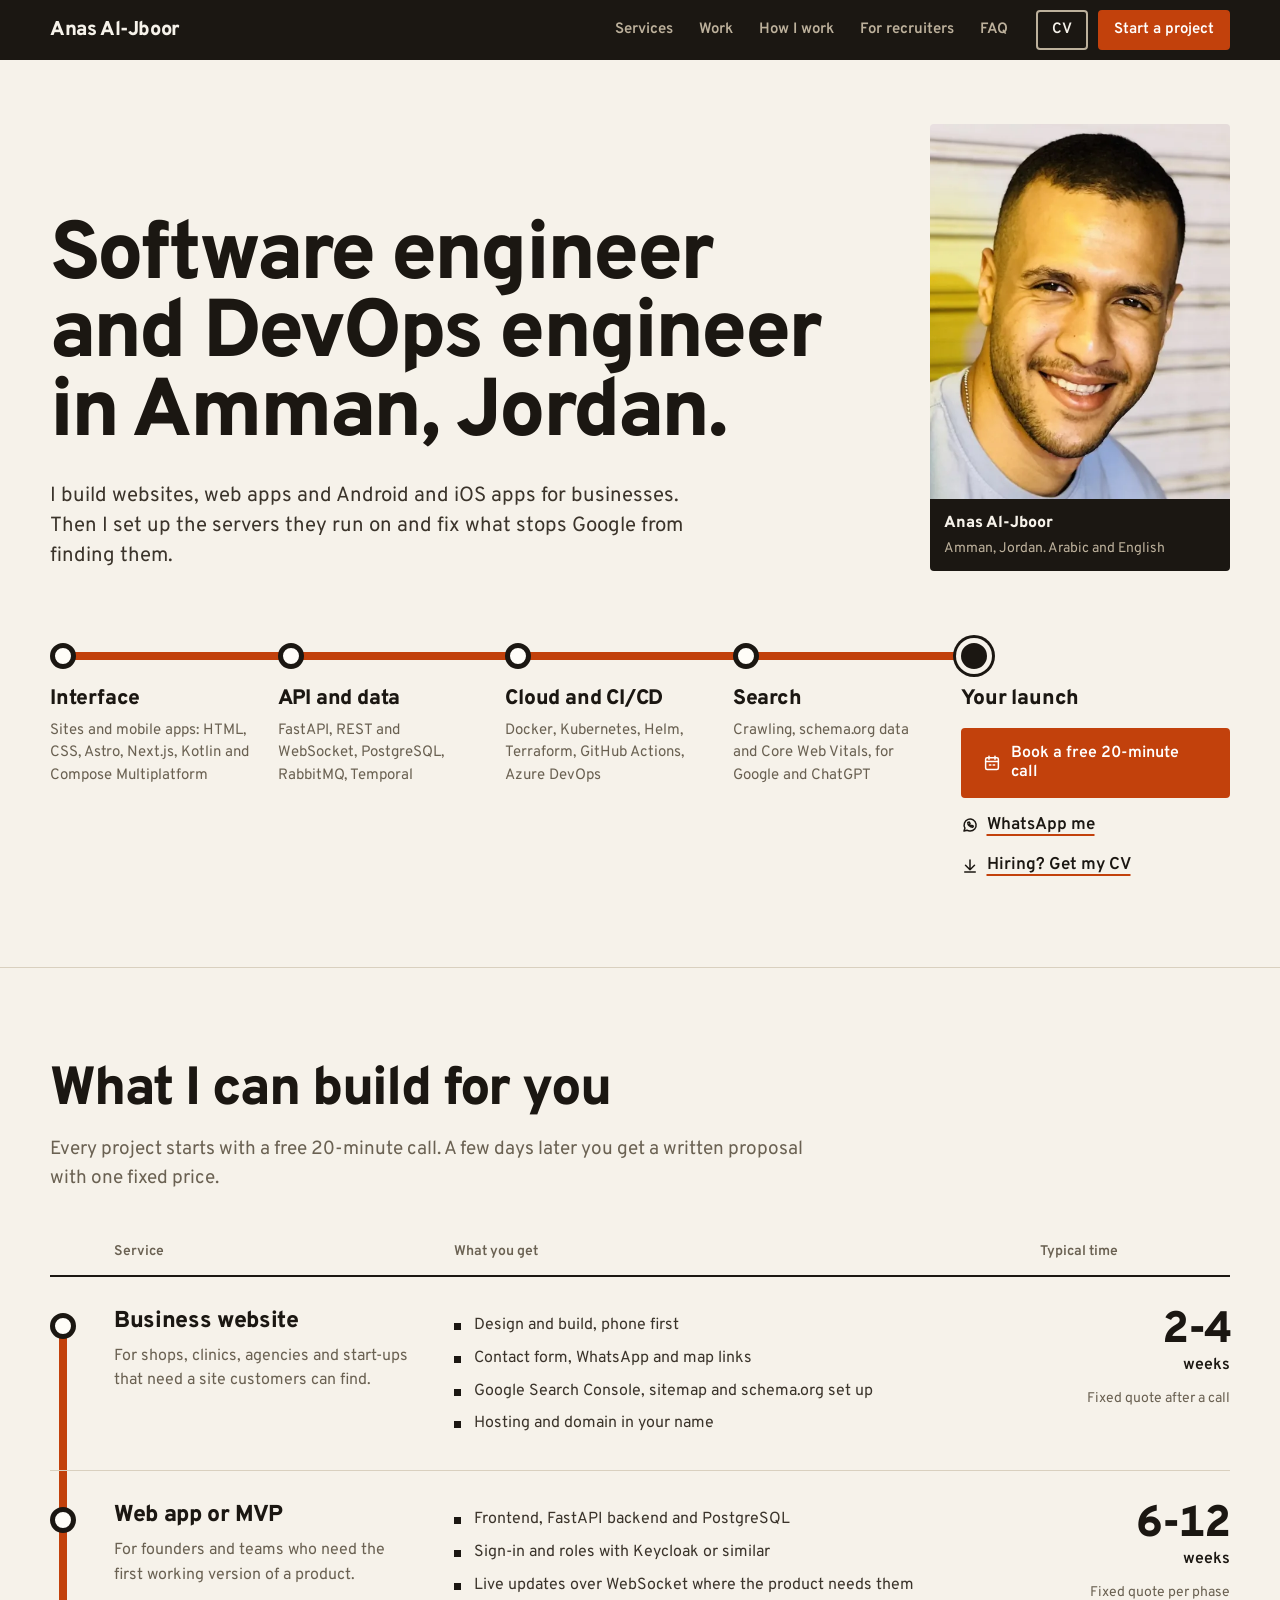
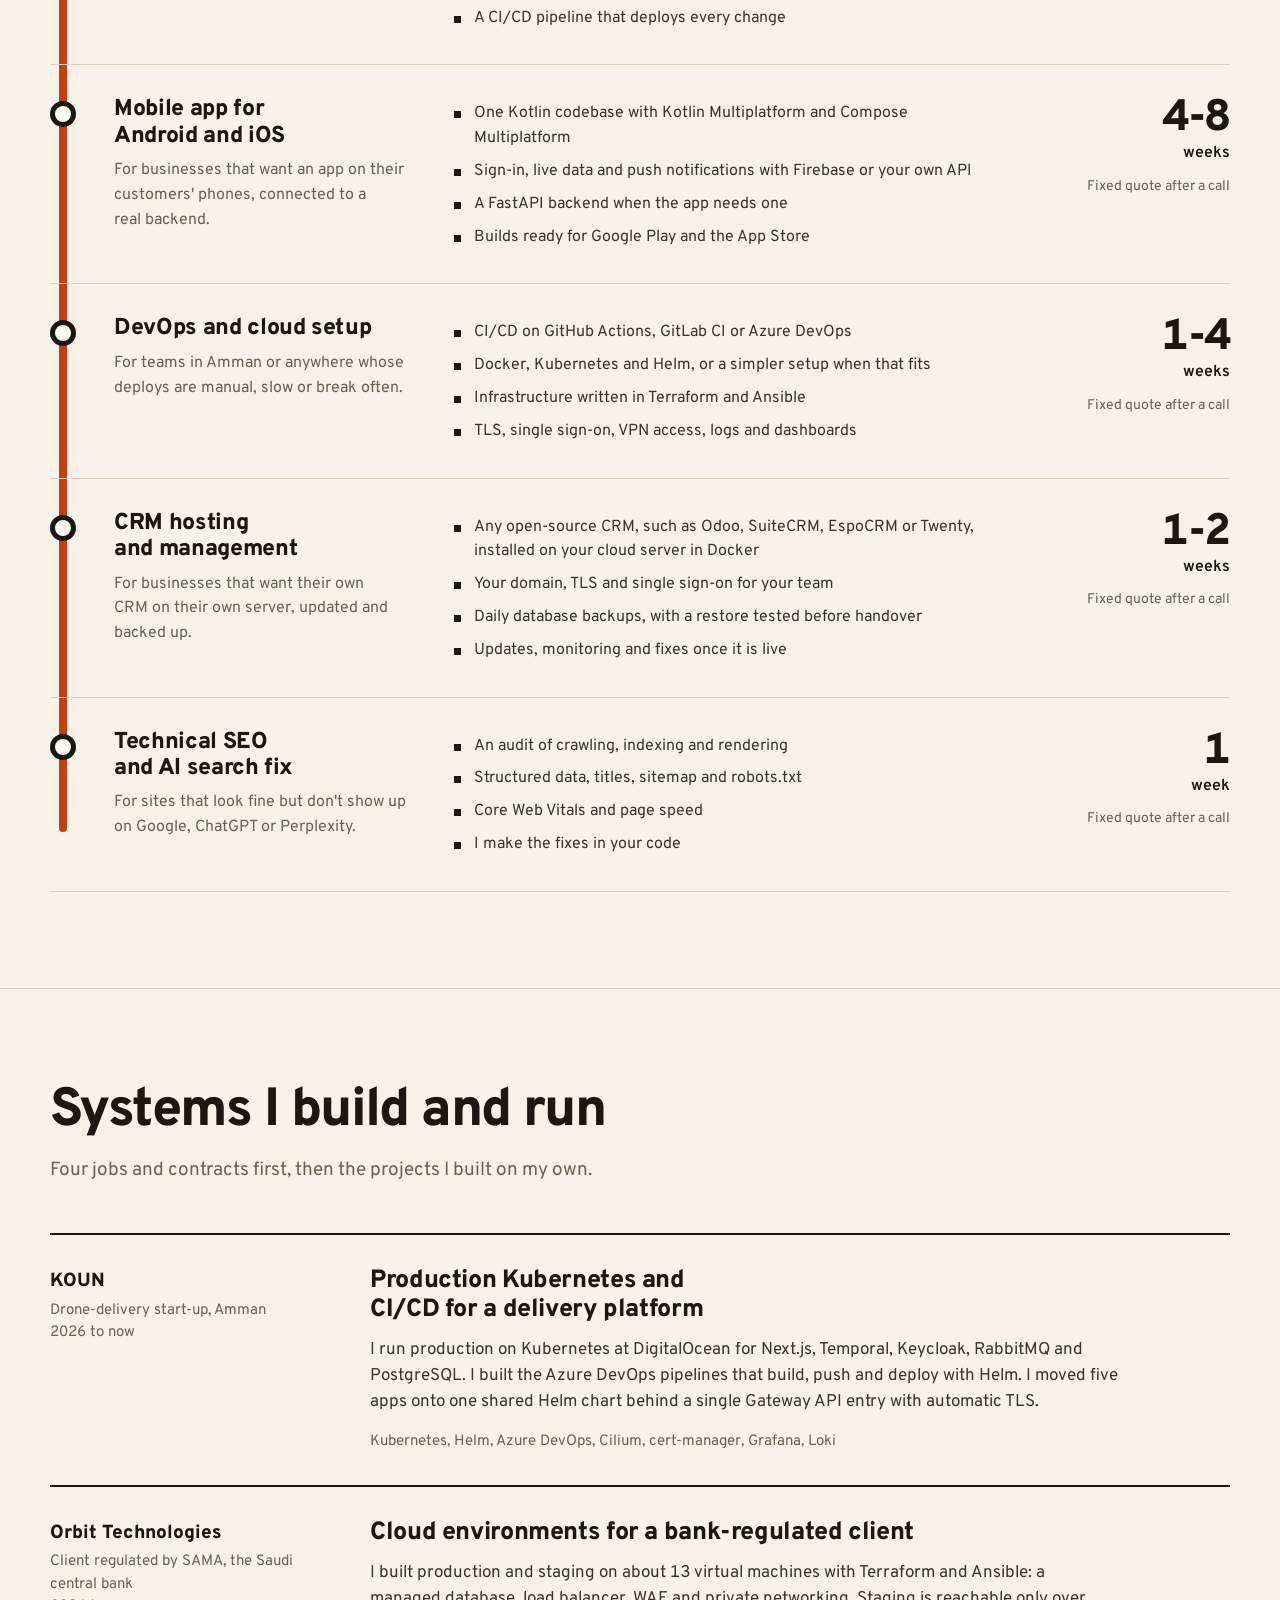
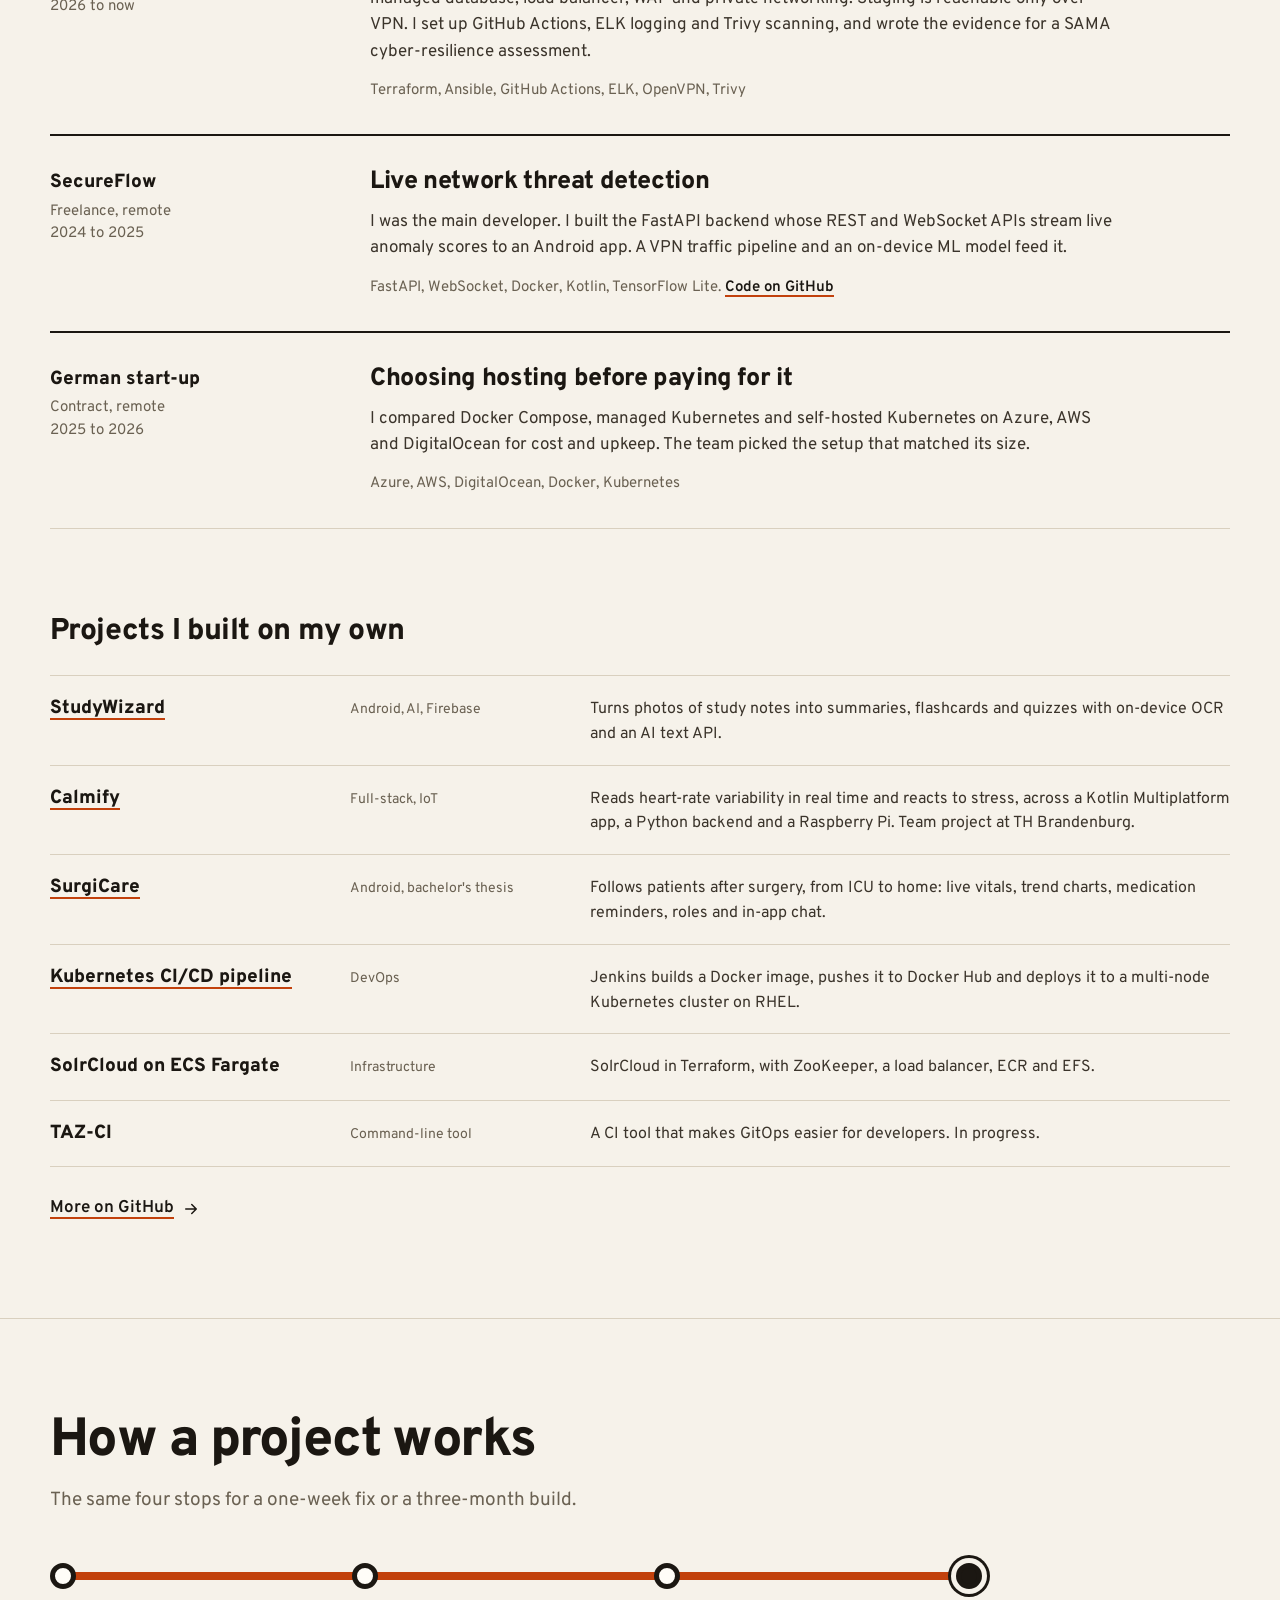
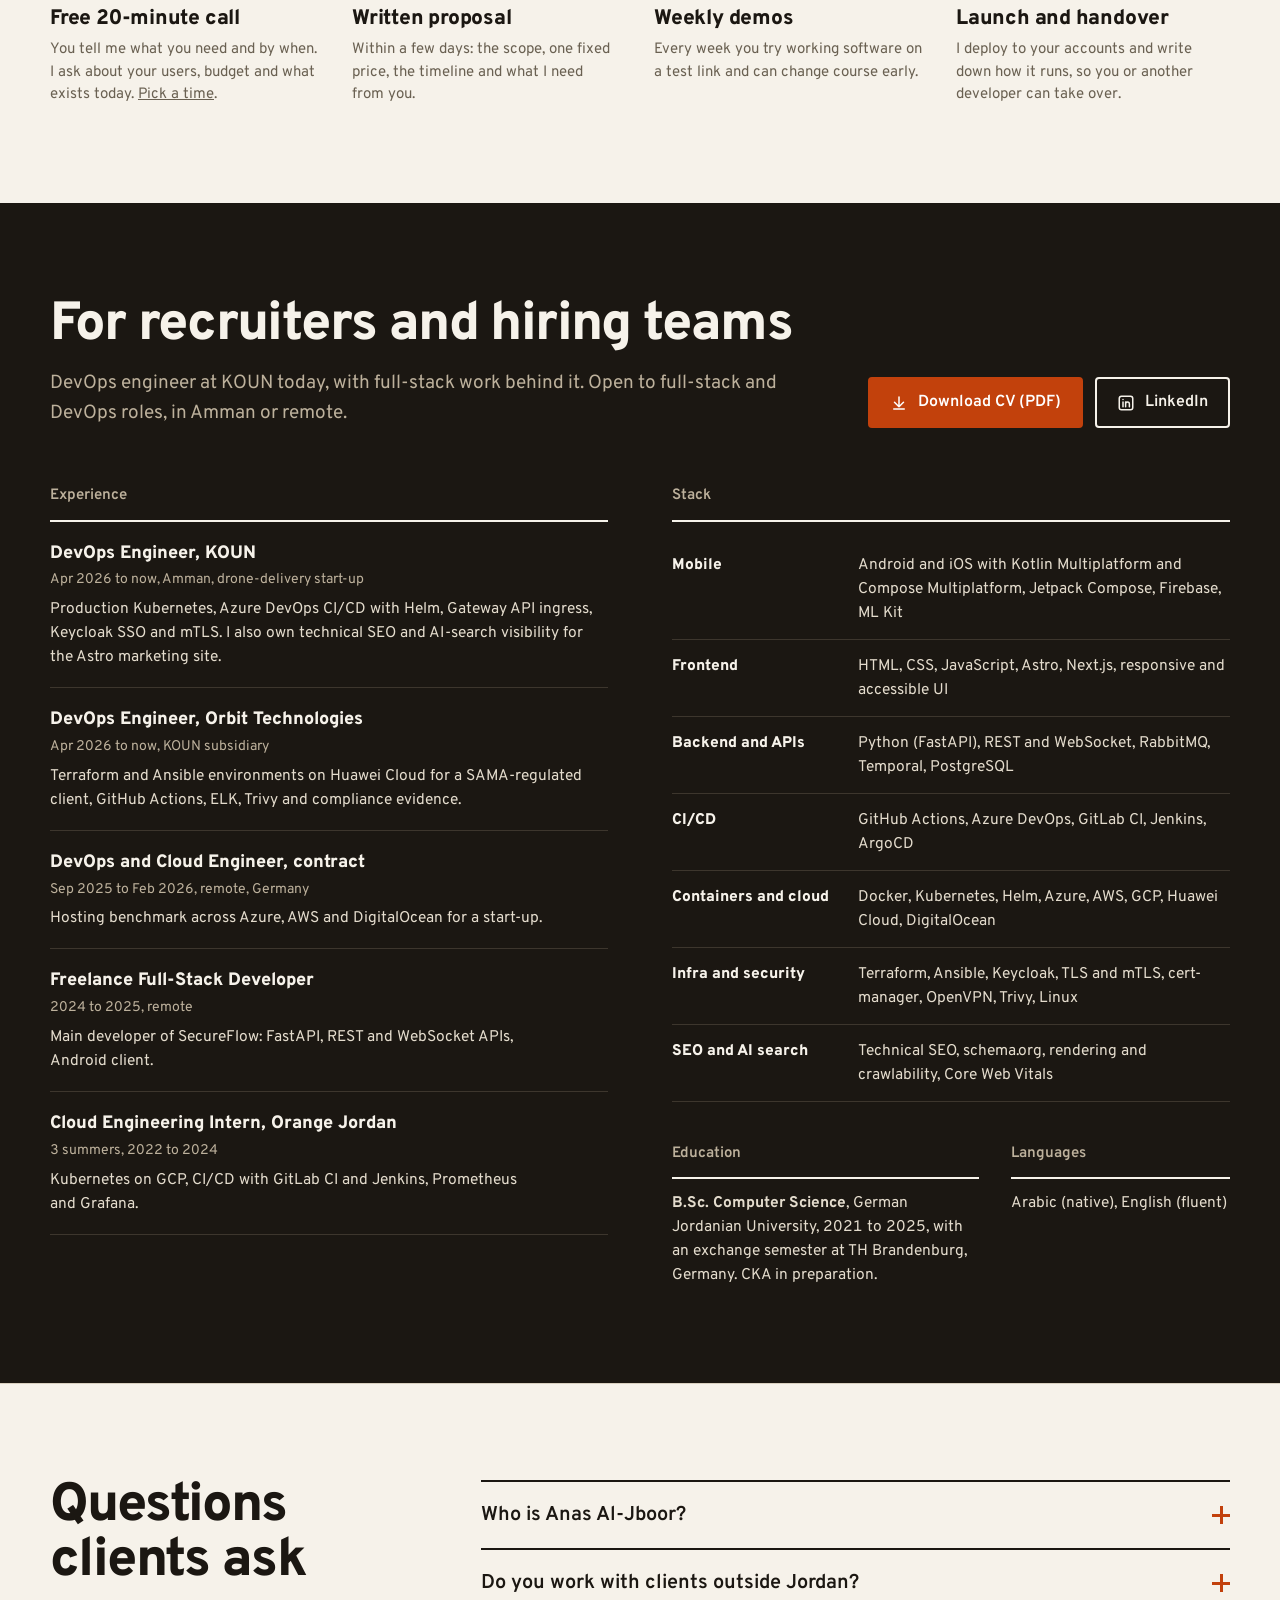
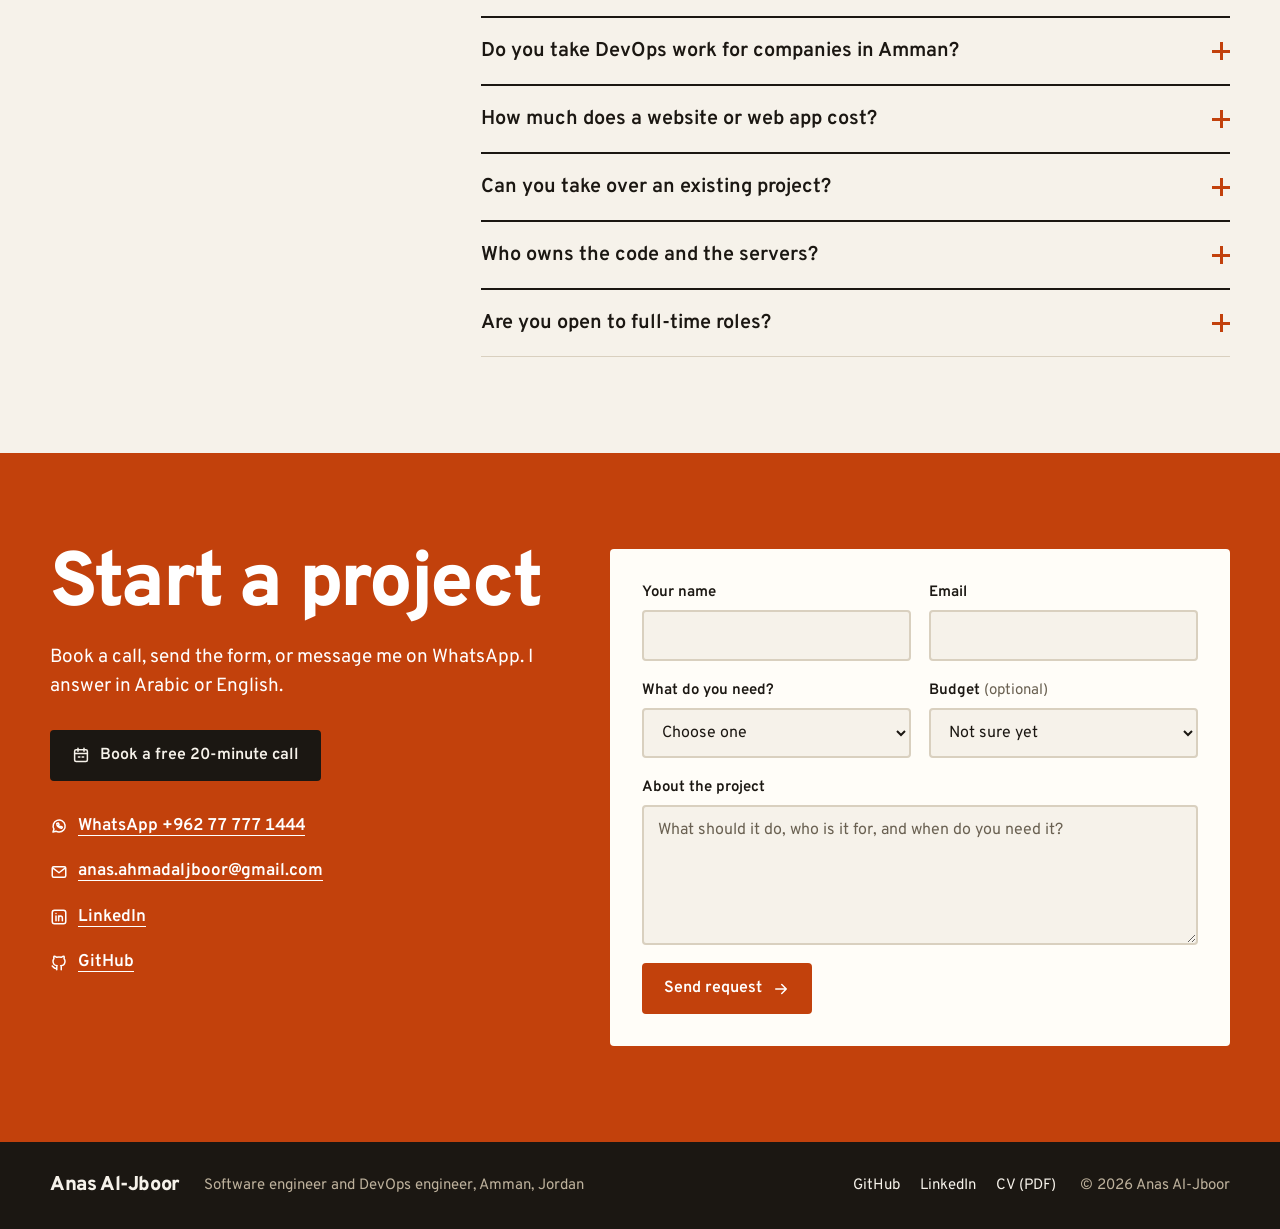
==== commit 6c094033: "Add a CV button next to Start a project in the nav Co-Authored-By: Claude Opus 5.5 <noreply@anthropi" ====
--- a/index.html
+++ b/index.html
@@ -32,7 +32,7 @@
   <link rel="preconnect" href="https://fonts.googleapis.com" />
   <link rel="preconnect" href="https://fonts.gstatic.com" crossorigin />
   <link href="https://fonts.googleapis.com/css2?family=Overpass:ital,wght@0,400;0,600;0,800;1,400&display=swap" rel="stylesheet" />
-  <link rel="stylesheet" href="/style.css?v=2026-11-28-text-logo" />
+  <link rel="stylesheet" href="/style.css?v=2026-11-28-nav-cv" />
   <script type="application/ld+json">
   {
     "@context": "https://schema.org",
@@ -177,7 +177,10 @@
         <a href="#about">For recruiters</a>
         <a href="#faq">FAQ</a>
       </nav>
-      <a class="btn small" href="#contact">Start a project</a>
+      <div class="nav-ctas">
+        <a class="btn small ghost" href="/cv.pdf" target="_blank" rel="noopener">CV</a>
+        <a class="btn small" href="#contact">Start a project</a>
+      </div>
     </div>
   </header>
 
--- a/style.css
+++ b/style.css
@@ -74,6 +74,10 @@
 .links { display: flex; gap: 26px; }
 .links a { color: var(--band-muted); text-decoration: none; font-size: 15px; font-weight: 600; }
 .links a:hover { color: var(--band-text); }
+.nav-ctas { display: flex; gap: 10px; }
+.nav .btn.ghost { color: var(--band-text); border-color: var(--band-muted); }
+.nav .btn.ghost:hover { background: var(--band-text); border-color: var(--band-text); color: var(--ink); }
+.nav :focus-visible { outline-color: var(--band-text); }
 
 /* ── sections ── */
 main > section { padding: 96px 0; }
@@ -287,6 +291,9 @@
   .edu { gap: 28px; }
   .form { padding: 22px 18px; }
   .foot-links { margin-left: 0; }
+  .nav-inner { gap: 12px; }
+  .brand { font-size: 18px; }
+  .nav .btn.small { padding: 8px 12px; }
 }
 @media (max-width: 920px) { .svc-time .t-word { font-size: 20px; } }
 .mobile-cta { display: none; }
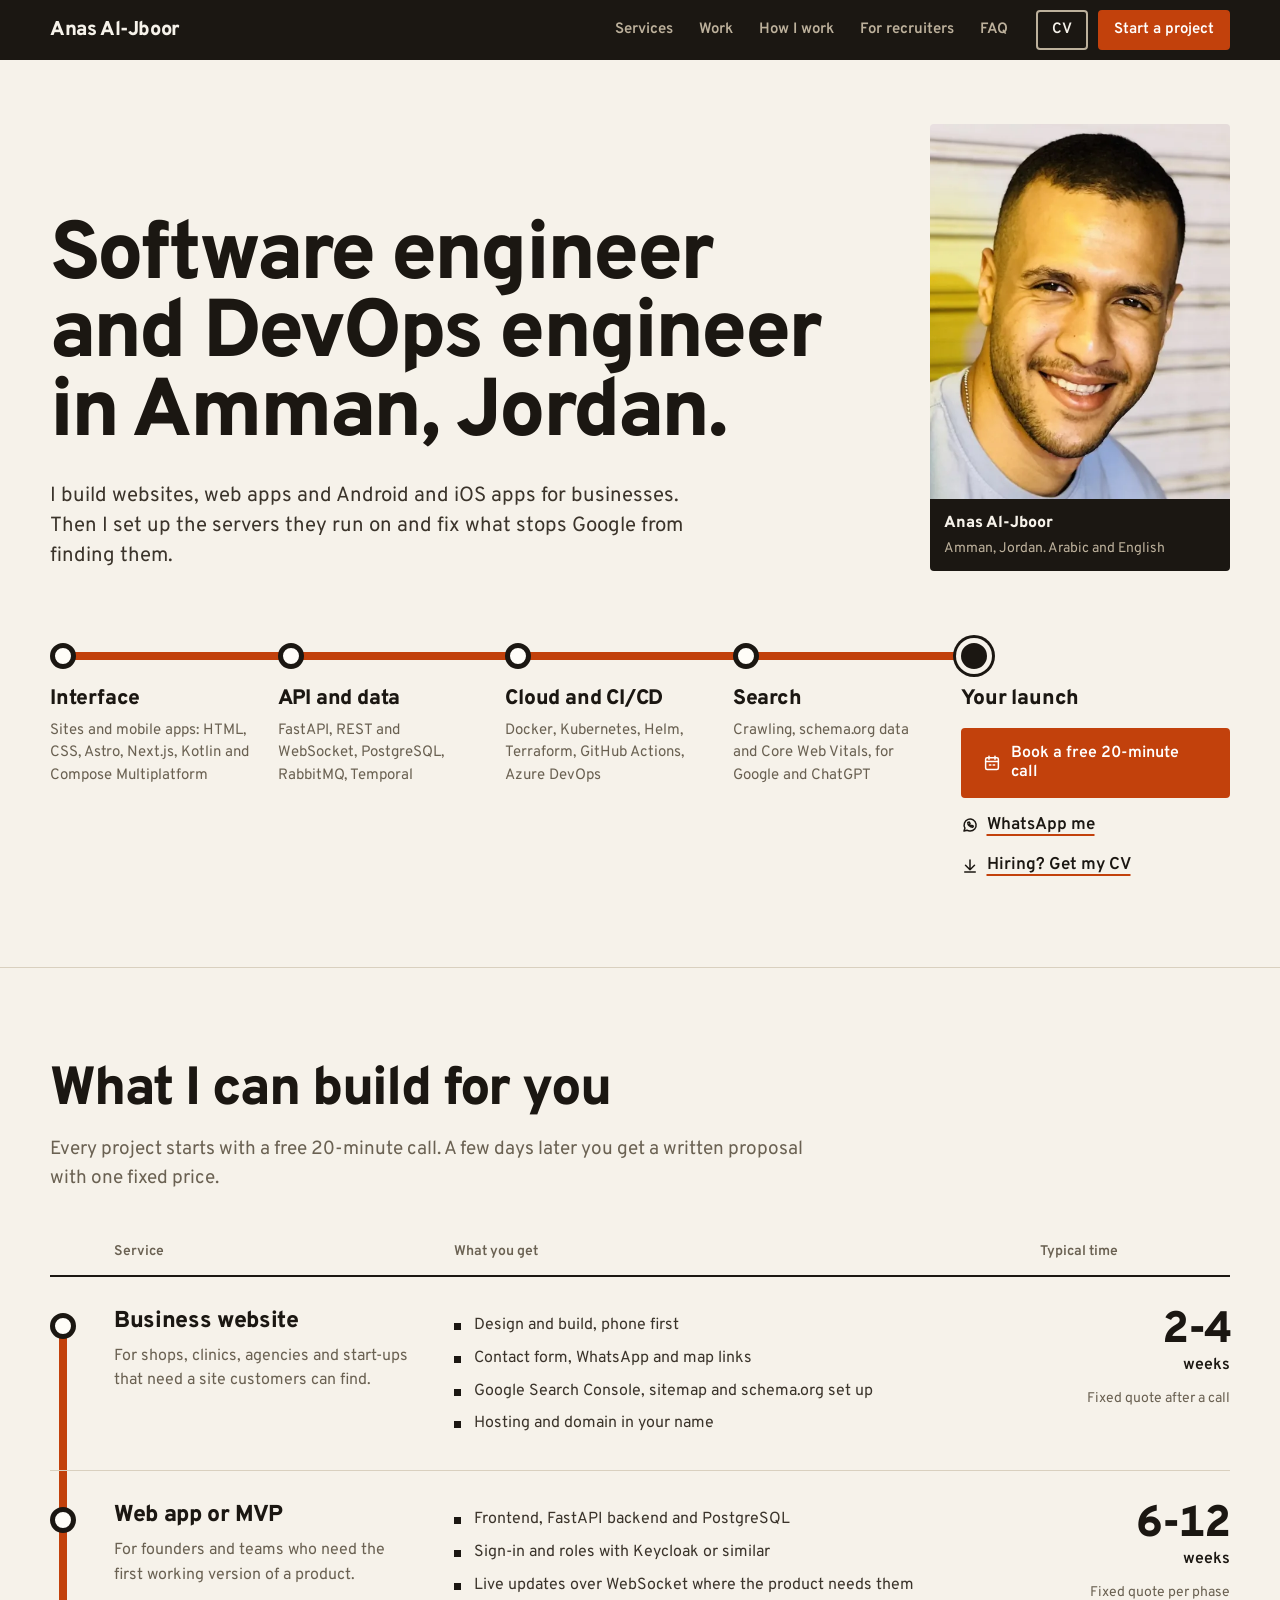
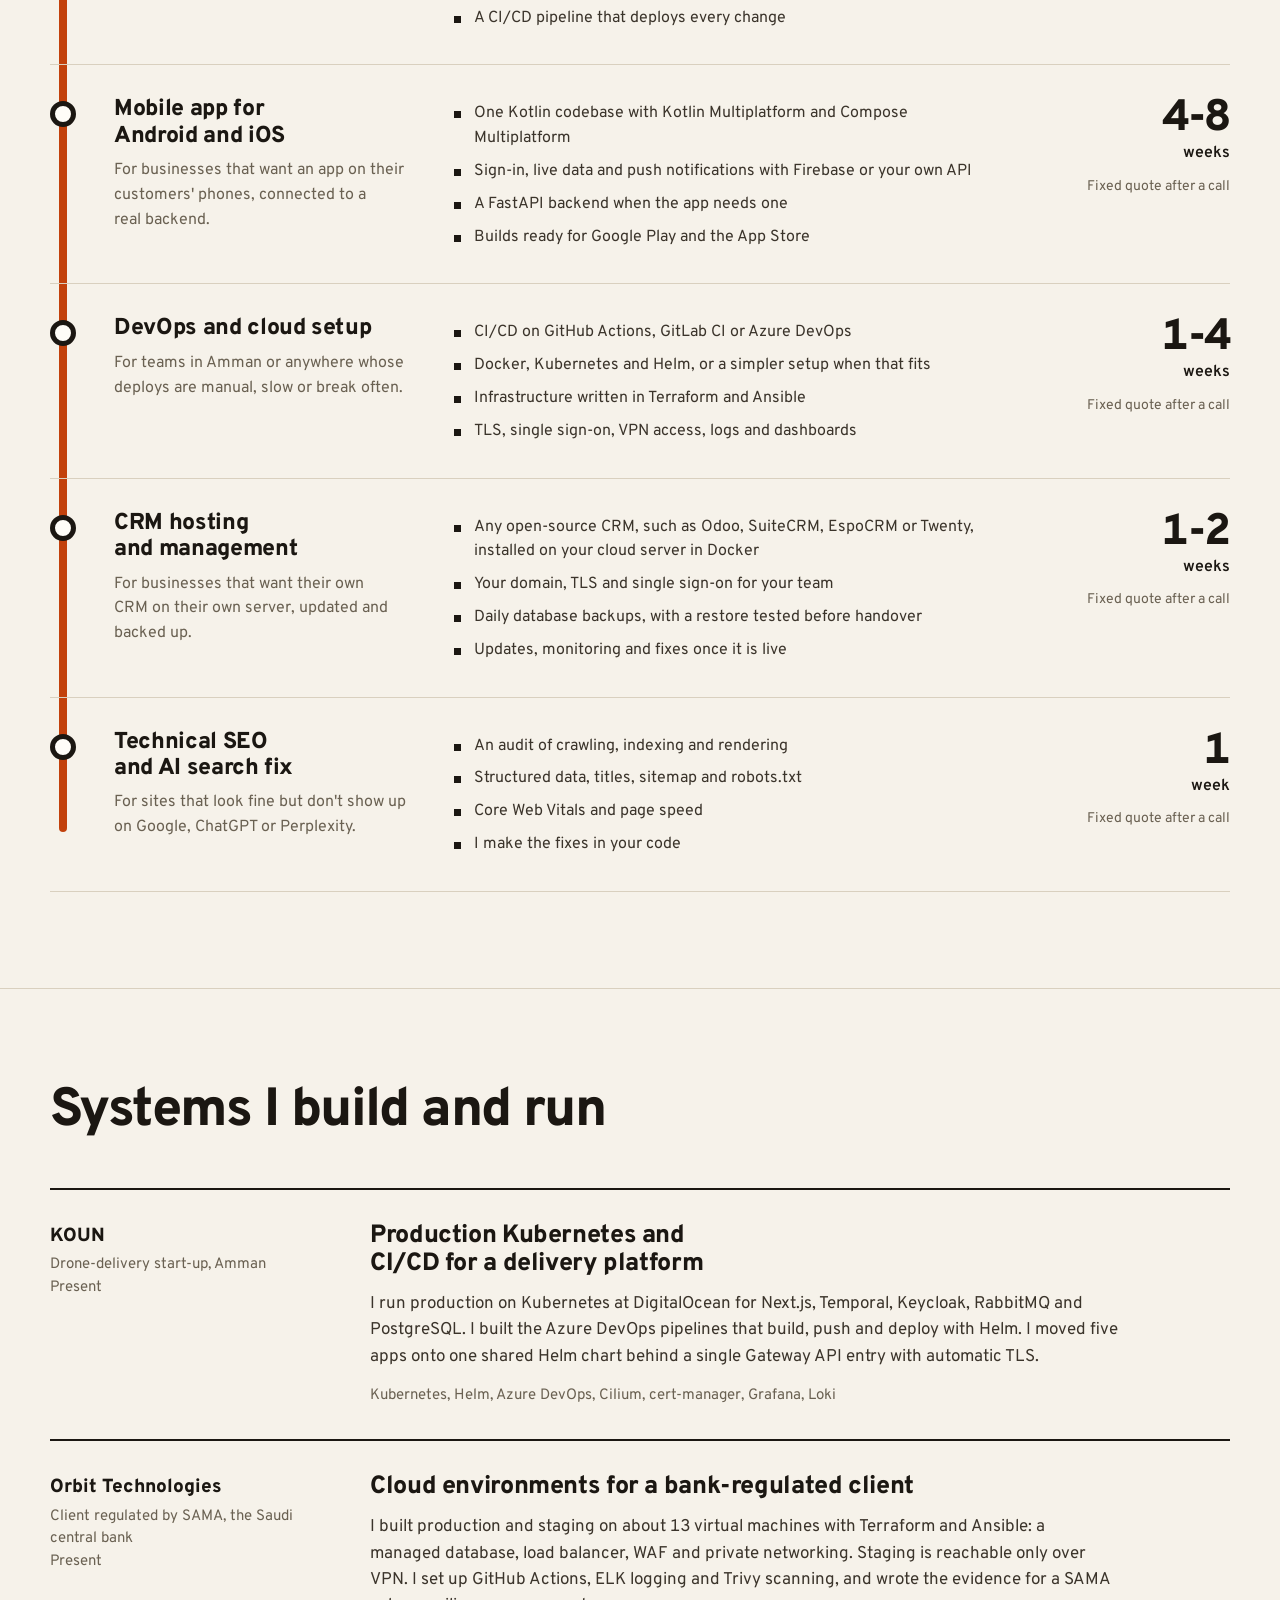
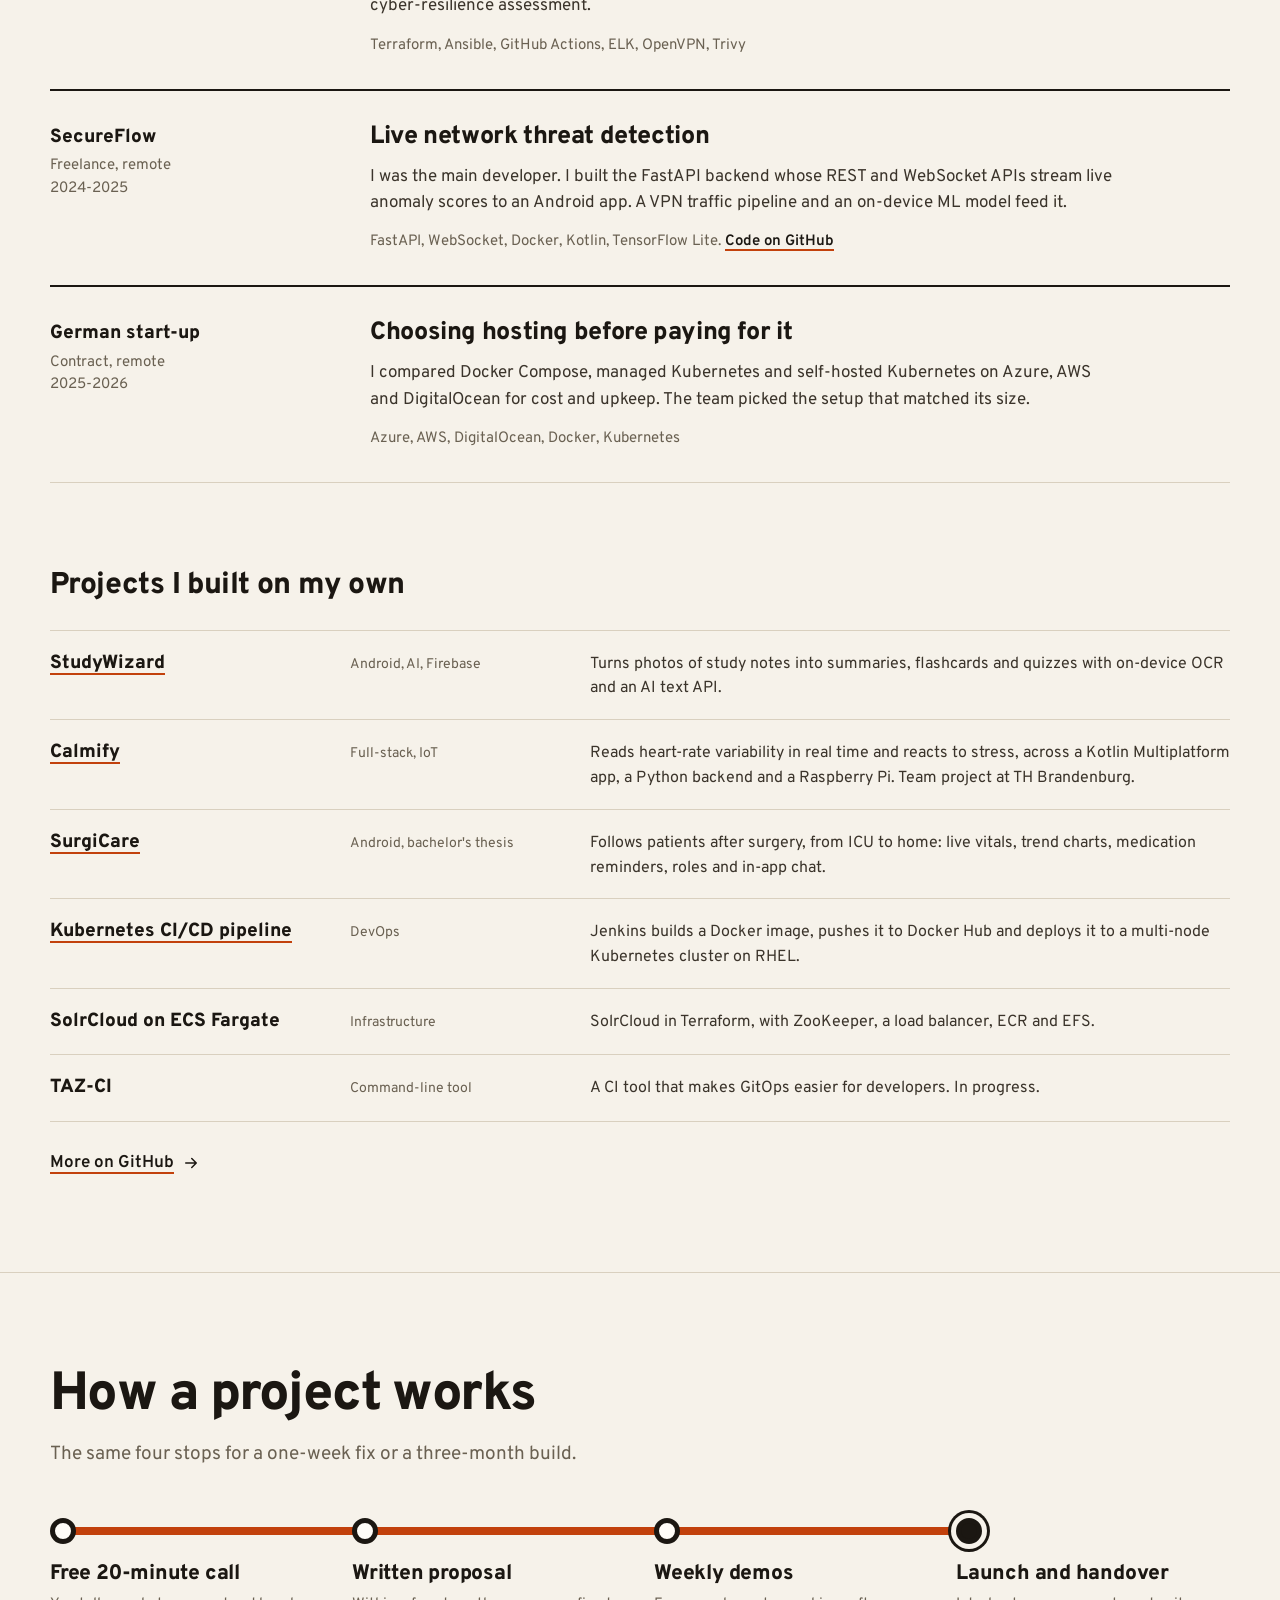
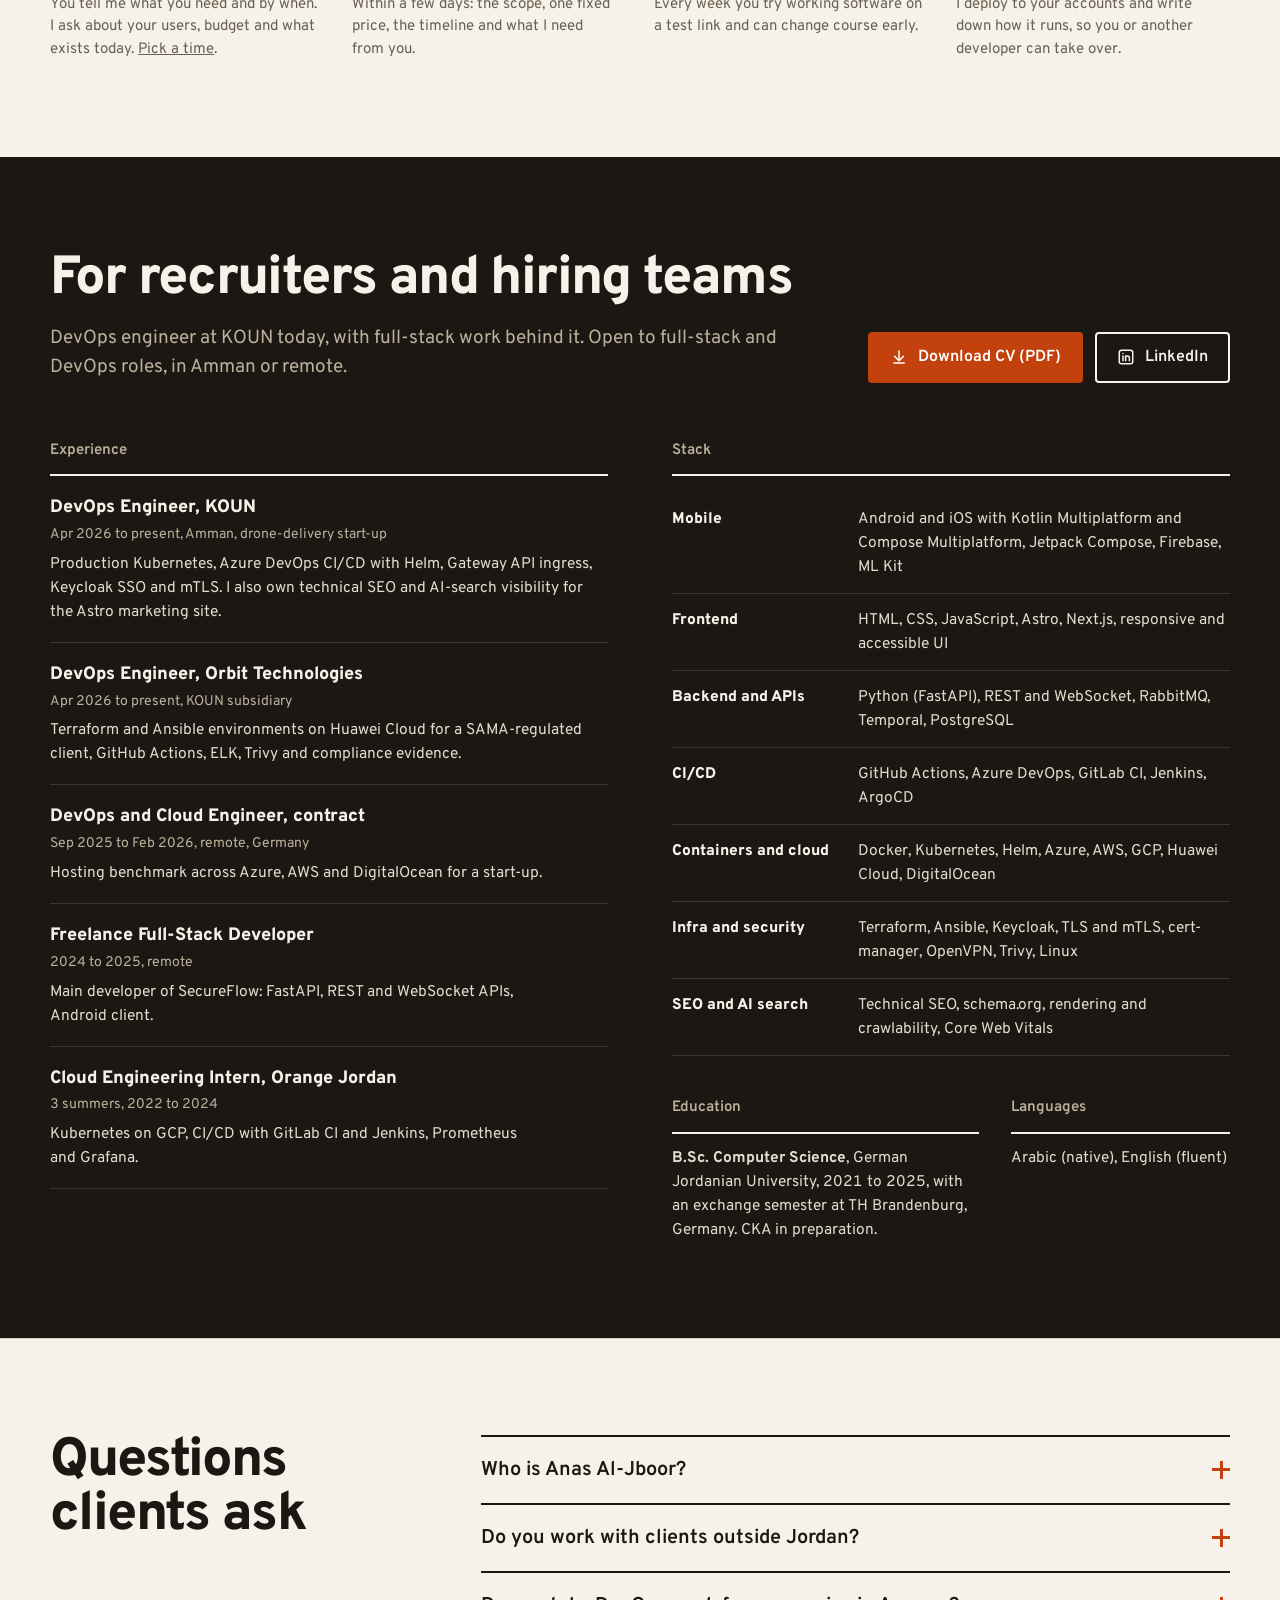
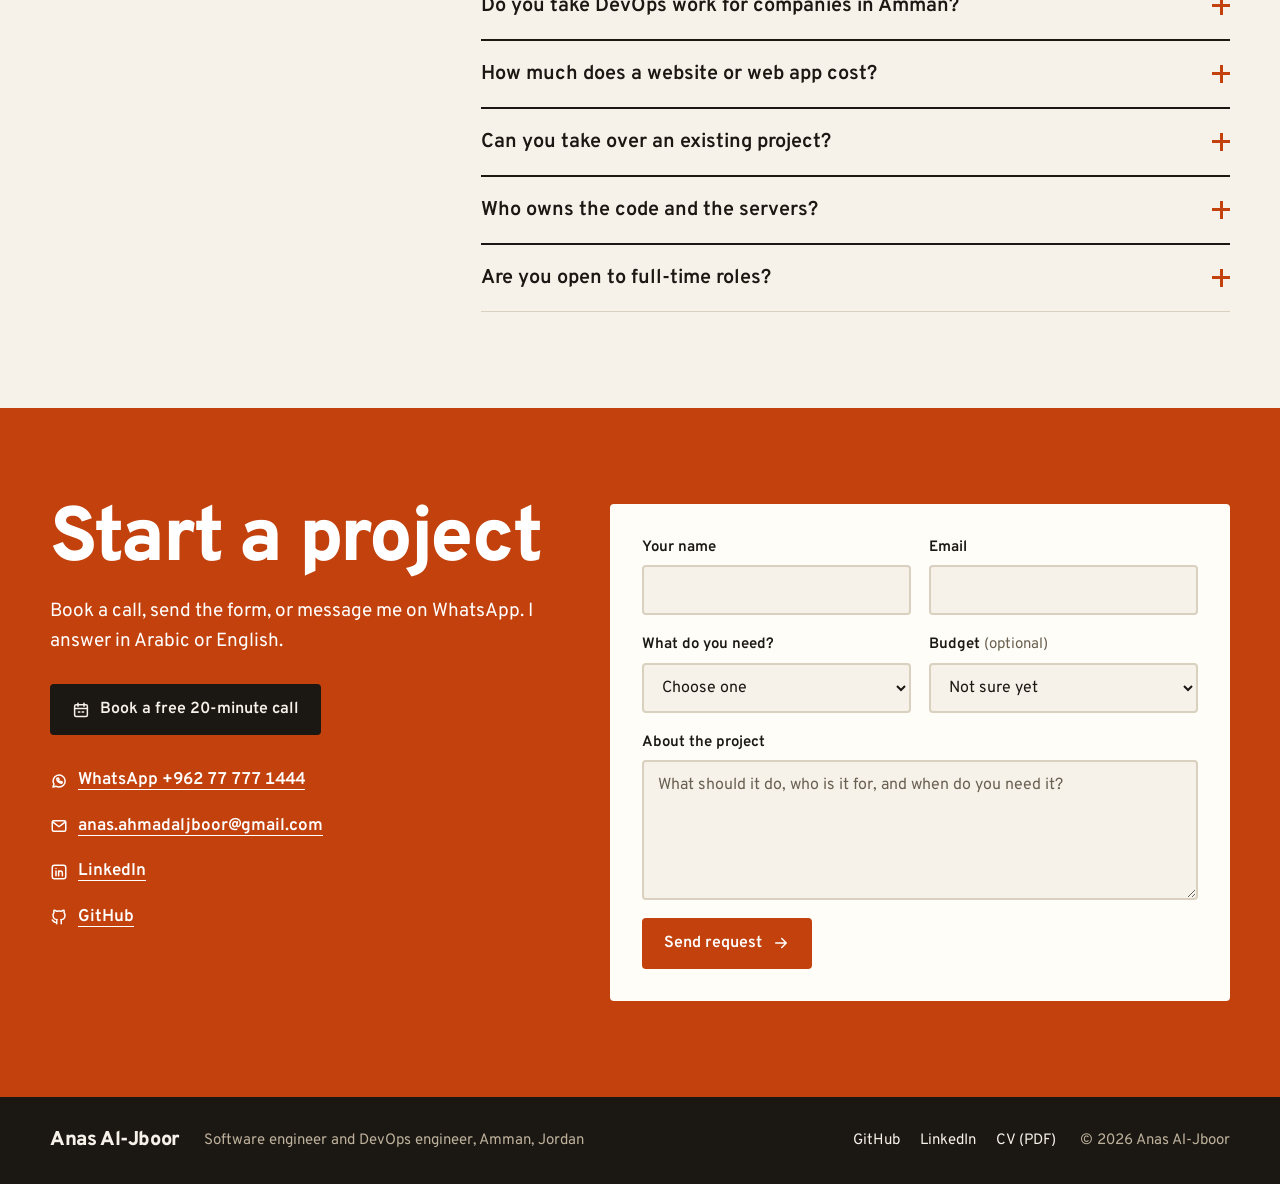
==== commit 323ec0e4: "Drop the Work subtitle and show current roles as Present Co-Authored-By: Claude Opus 5.5 <noreply@an" ====
--- a/index.html
+++ b/index.html
@@ -356,12 +356,11 @@
       <div class="wrap">
         <div class="section-head">
           <h2 id="work-title">Systems I build and run</h2>
-          <p class="sub">Four jobs and contracts first, then the projects I built on my own.</p>
         </div>
 
         <div class="cases">
           <article class="case">
-            <p class="case-where"><strong>KOUN</strong>Drone-delivery start-up, Amman<br />2026 to now</p>
+            <p class="case-where"><strong>KOUN</strong>Drone-delivery start-up, Amman<br />Present</p>
             <div>
               <h3>Production Kubernetes and CI/CD for a delivery platform</h3>
               <p>I run production on Kubernetes at DigitalOcean for Next.js, Temporal, Keycloak, RabbitMQ and PostgreSQL. I built the Azure DevOps pipelines that build, push and deploy with Helm. I moved five apps onto one shared Helm chart behind a single Gateway API entry with automatic TLS.</p>
@@ -369,7 +368,7 @@
             </div>
           </article>
           <article class="case">
-            <p class="case-where"><strong>Orbit Technologies</strong>Client regulated by SAMA, the Saudi central bank<br />2026 to now</p>
+            <p class="case-where"><strong>Orbit Technologies</strong>Client regulated by SAMA, the Saudi central bank<br />Present</p>
             <div>
               <h3>Cloud environments for a bank-regulated client</h3>
               <p>I built production and staging on about 13 virtual machines with Terraform and Ansible: a managed database, load balancer, WAF and private networking. Staging is reachable only over VPN. I set up GitHub Actions, ELK logging and Trivy scanning, and wrote the evidence for a SAMA cyber-resilience assessment.</p>
@@ -377,7 +376,7 @@
             </div>
           </article>
           <article class="case">
-            <p class="case-where"><strong>SecureFlow</strong>Freelance, remote<br />2024 to 2025</p>
+            <p class="case-where"><strong>SecureFlow</strong>Freelance, remote<br />2024-2025</p>
             <div>
               <h3>Live network threat detection</h3>
               <p>I was the main developer. I built the FastAPI backend whose REST and WebSocket APIs stream live anomaly scores to an Android app. A VPN traffic pipeline and an on-device ML model feed it.</p>
@@ -385,7 +384,7 @@
             </div>
           </article>
           <article class="case">
-            <p class="case-where"><strong>German start-up</strong>Contract, remote<br />2025 to 2026</p>
+            <p class="case-where"><strong>German start-up</strong>Contract, remote<br />2025-2026</p>
             <div>
               <h3>Choosing hosting before paying for it</h3>
               <p>I compared Docker Compose, managed Kubernetes and self-hosted Kubernetes on Azure, AWS and DigitalOcean for cost and upkeep. The team picked the setup that matched its size.</p>
@@ -456,8 +455,8 @@
           <div>
             <h3 class="col-title">Experience</h3>
             <ol class="jobs">
-              <li><h4>DevOps Engineer, KOUN</h4><p class="meta">Apr 2026 to now, Amman, drone-delivery start-up</p><p>Production Kubernetes, Azure DevOps CI/CD with Helm, Gateway API ingress, Keycloak SSO and mTLS. I also own technical SEO and AI-search visibility for the Astro marketing site.</p></li>
-              <li><h4>DevOps Engineer, Orbit Technologies</h4><p class="meta">Apr 2026 to now, KOUN subsidiary</p><p>Terraform and Ansible environments on Huawei Cloud for a SAMA-regulated client, GitHub Actions, ELK, Trivy and compliance evidence.</p></li>
+              <li><h4>DevOps Engineer, KOUN</h4><p class="meta">Apr 2026 to present, Amman, drone-delivery start-up</p><p>Production Kubernetes, Azure DevOps CI/CD with Helm, Gateway API ingress, Keycloak SSO and mTLS. I also own technical SEO and AI-search visibility for the Astro marketing site.</p></li>
+              <li><h4>DevOps Engineer, Orbit Technologies</h4><p class="meta">Apr 2026 to present, KOUN subsidiary</p><p>Terraform and Ansible environments on Huawei Cloud for a SAMA-regulated client, GitHub Actions, ELK, Trivy and compliance evidence.</p></li>
               <li><h4>DevOps and Cloud Engineer, contract</h4><p class="meta">Sep 2025 to Feb 2026, remote, Germany</p><p>Hosting benchmark across Azure, AWS and DigitalOcean for a start-up.</p></li>
               <li><h4>Freelance Full-Stack Developer</h4><p class="meta">2024 to 2025, remote</p><p>Main developer of SecureFlow: FastAPI, REST and WebSocket APIs, Android client.</p></li>
               <li><h4>Cloud Engineering Intern, Orange Jordan</h4><p class="meta">3 summers, 2022 to 2024</p><p>Kubernetes on GCP, CI/CD with GitLab CI and Jenkins, Prometheus and Grafana.</p></li>
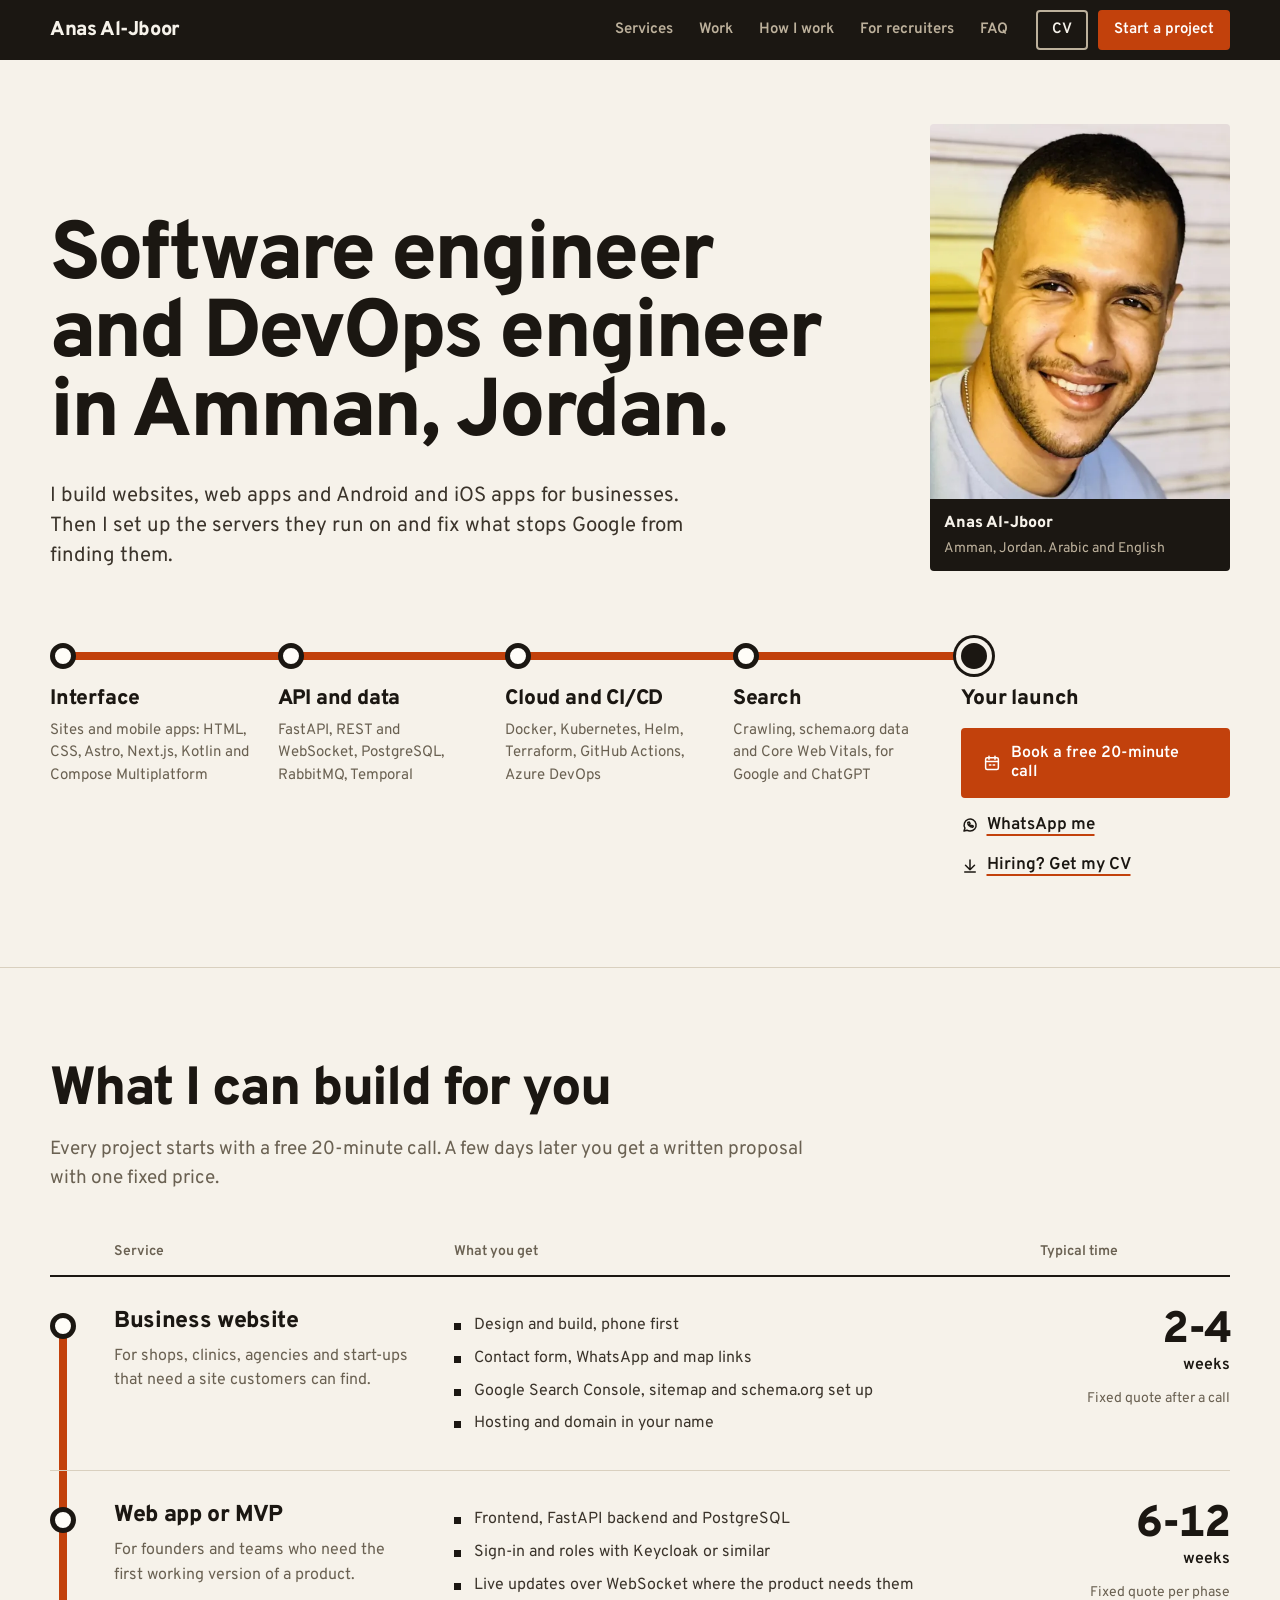
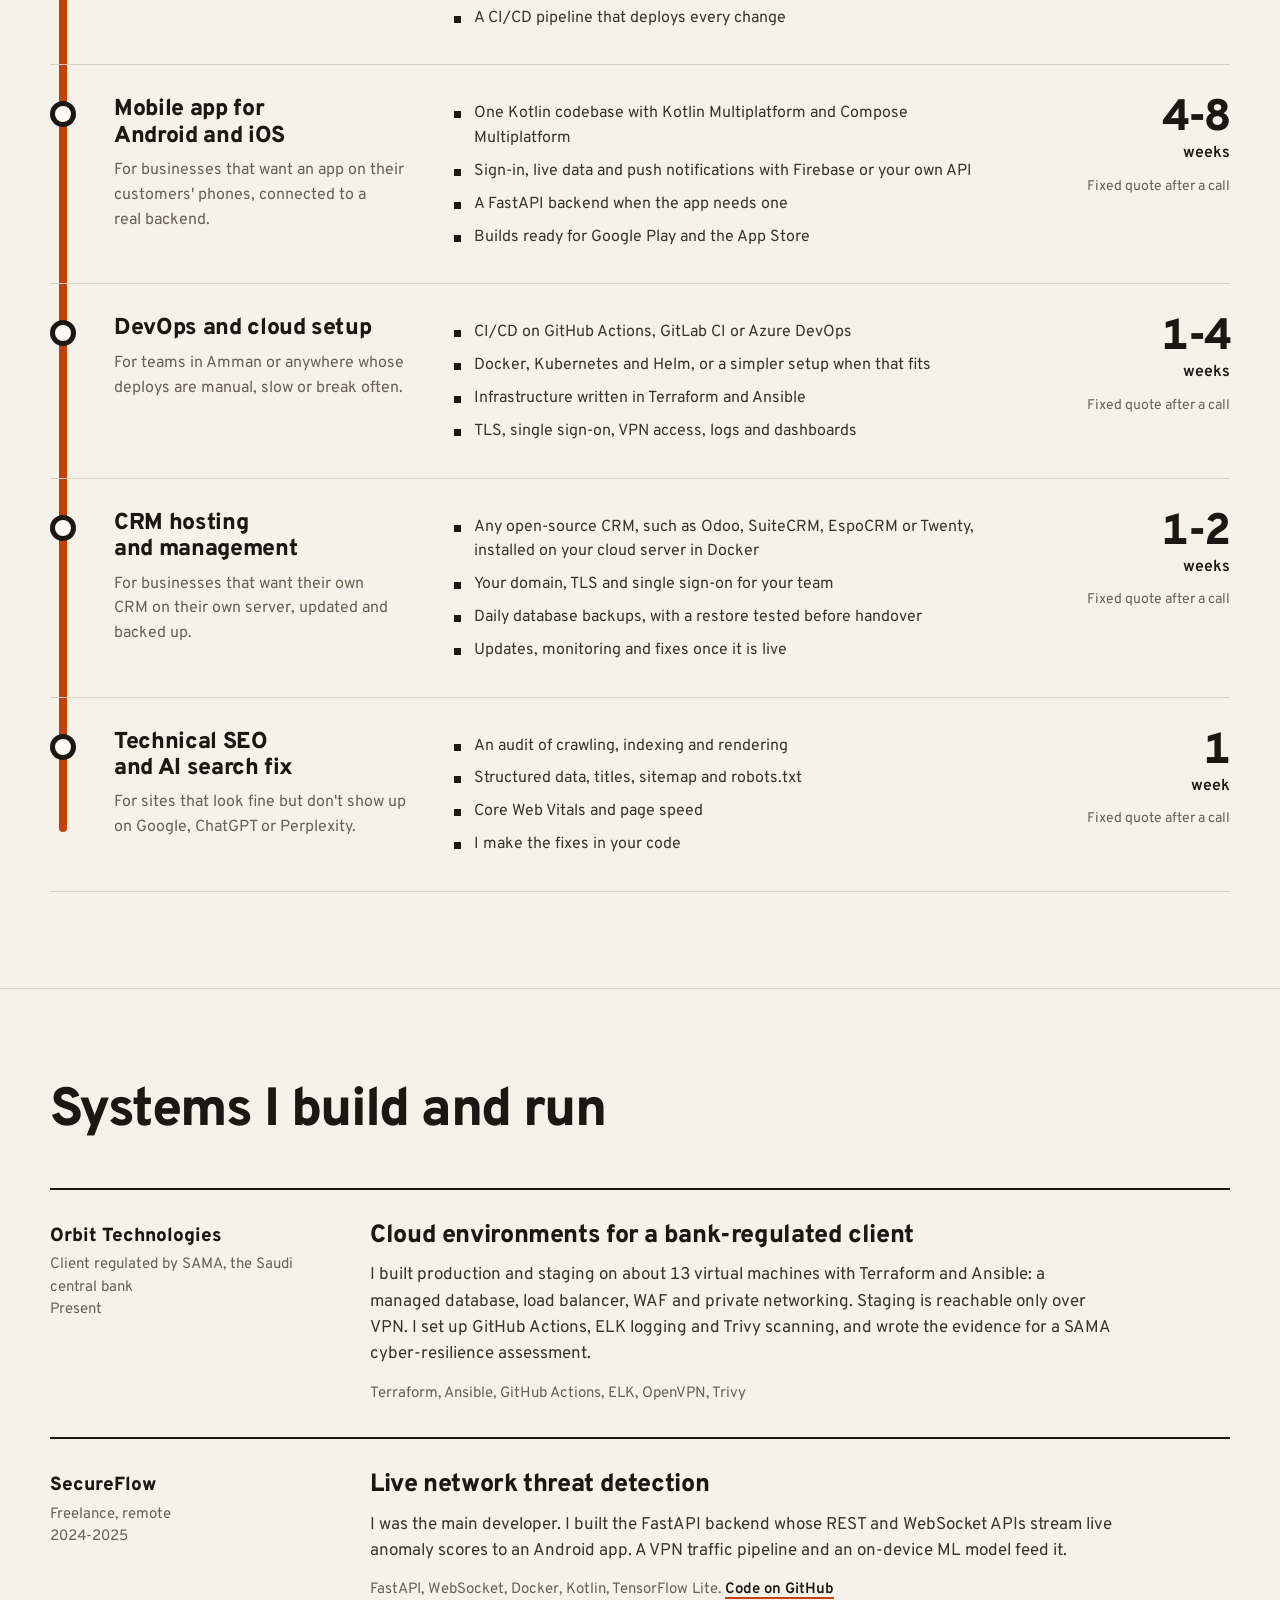
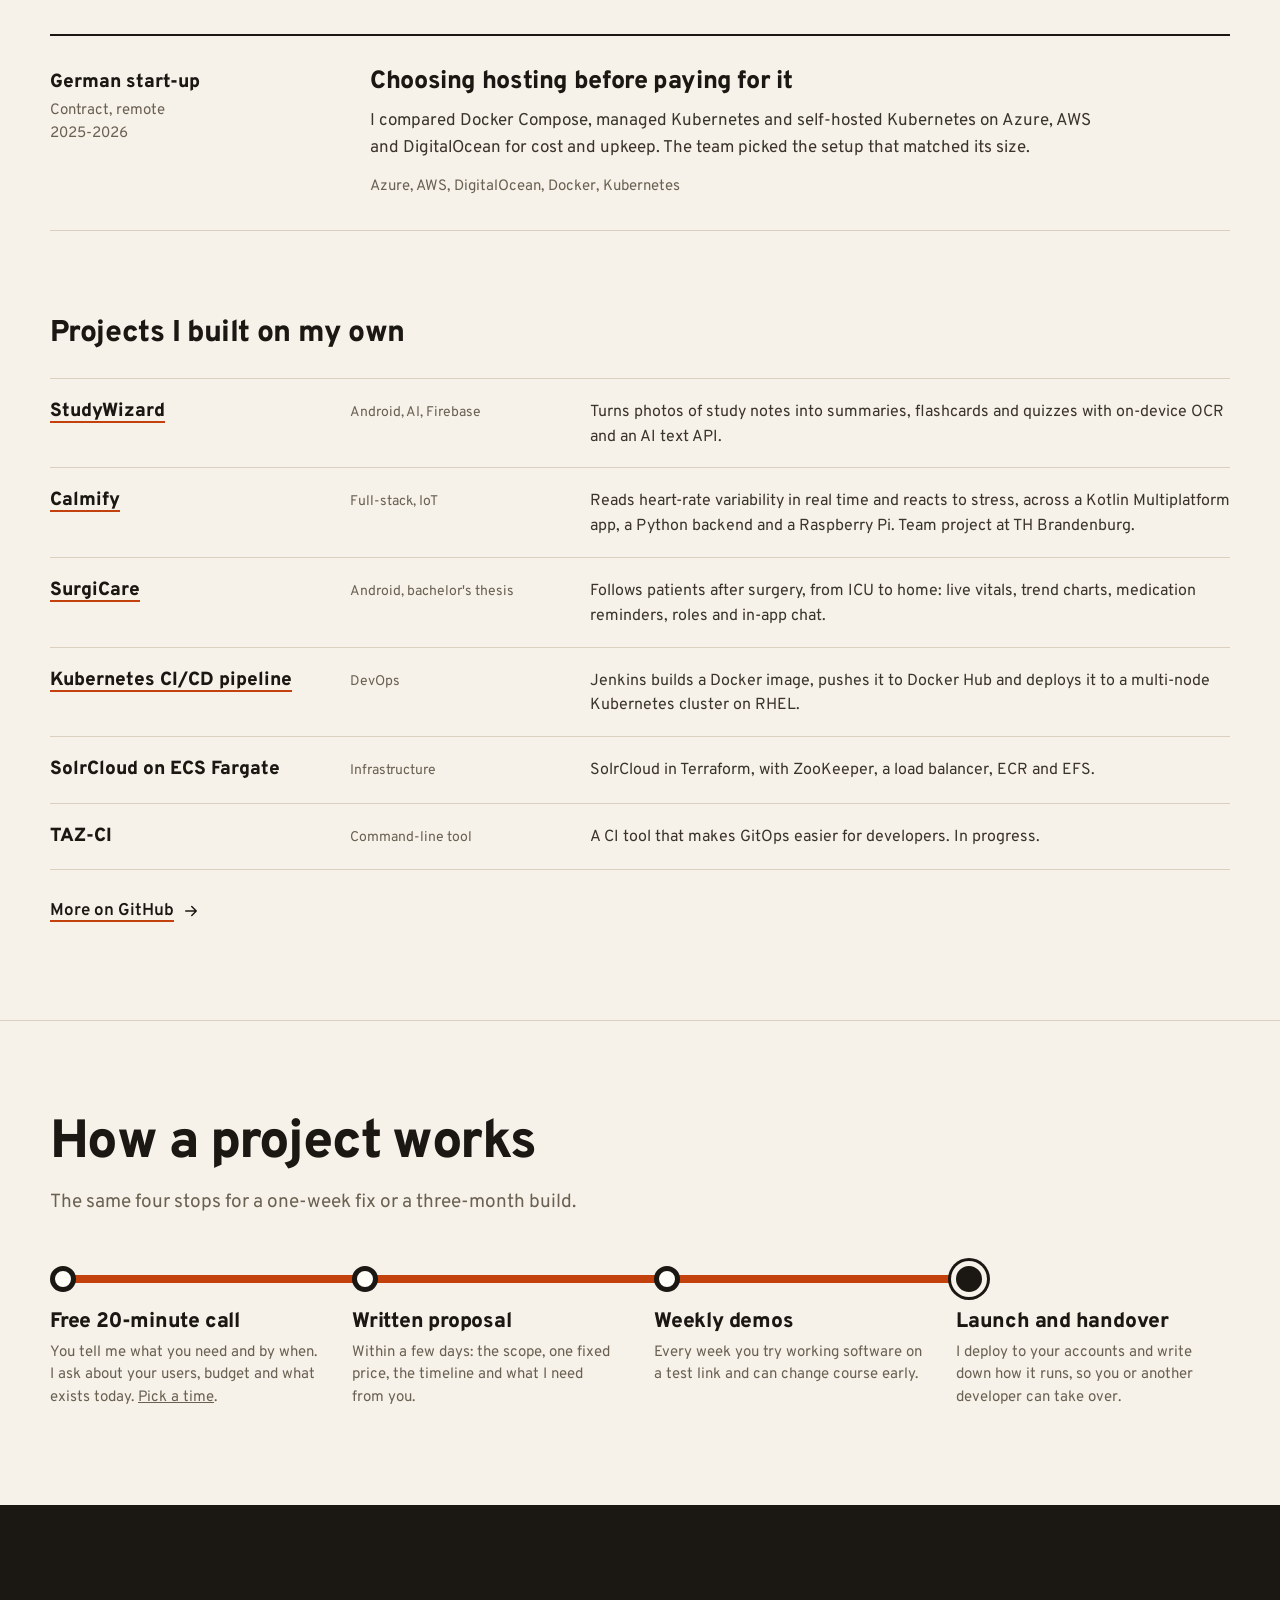
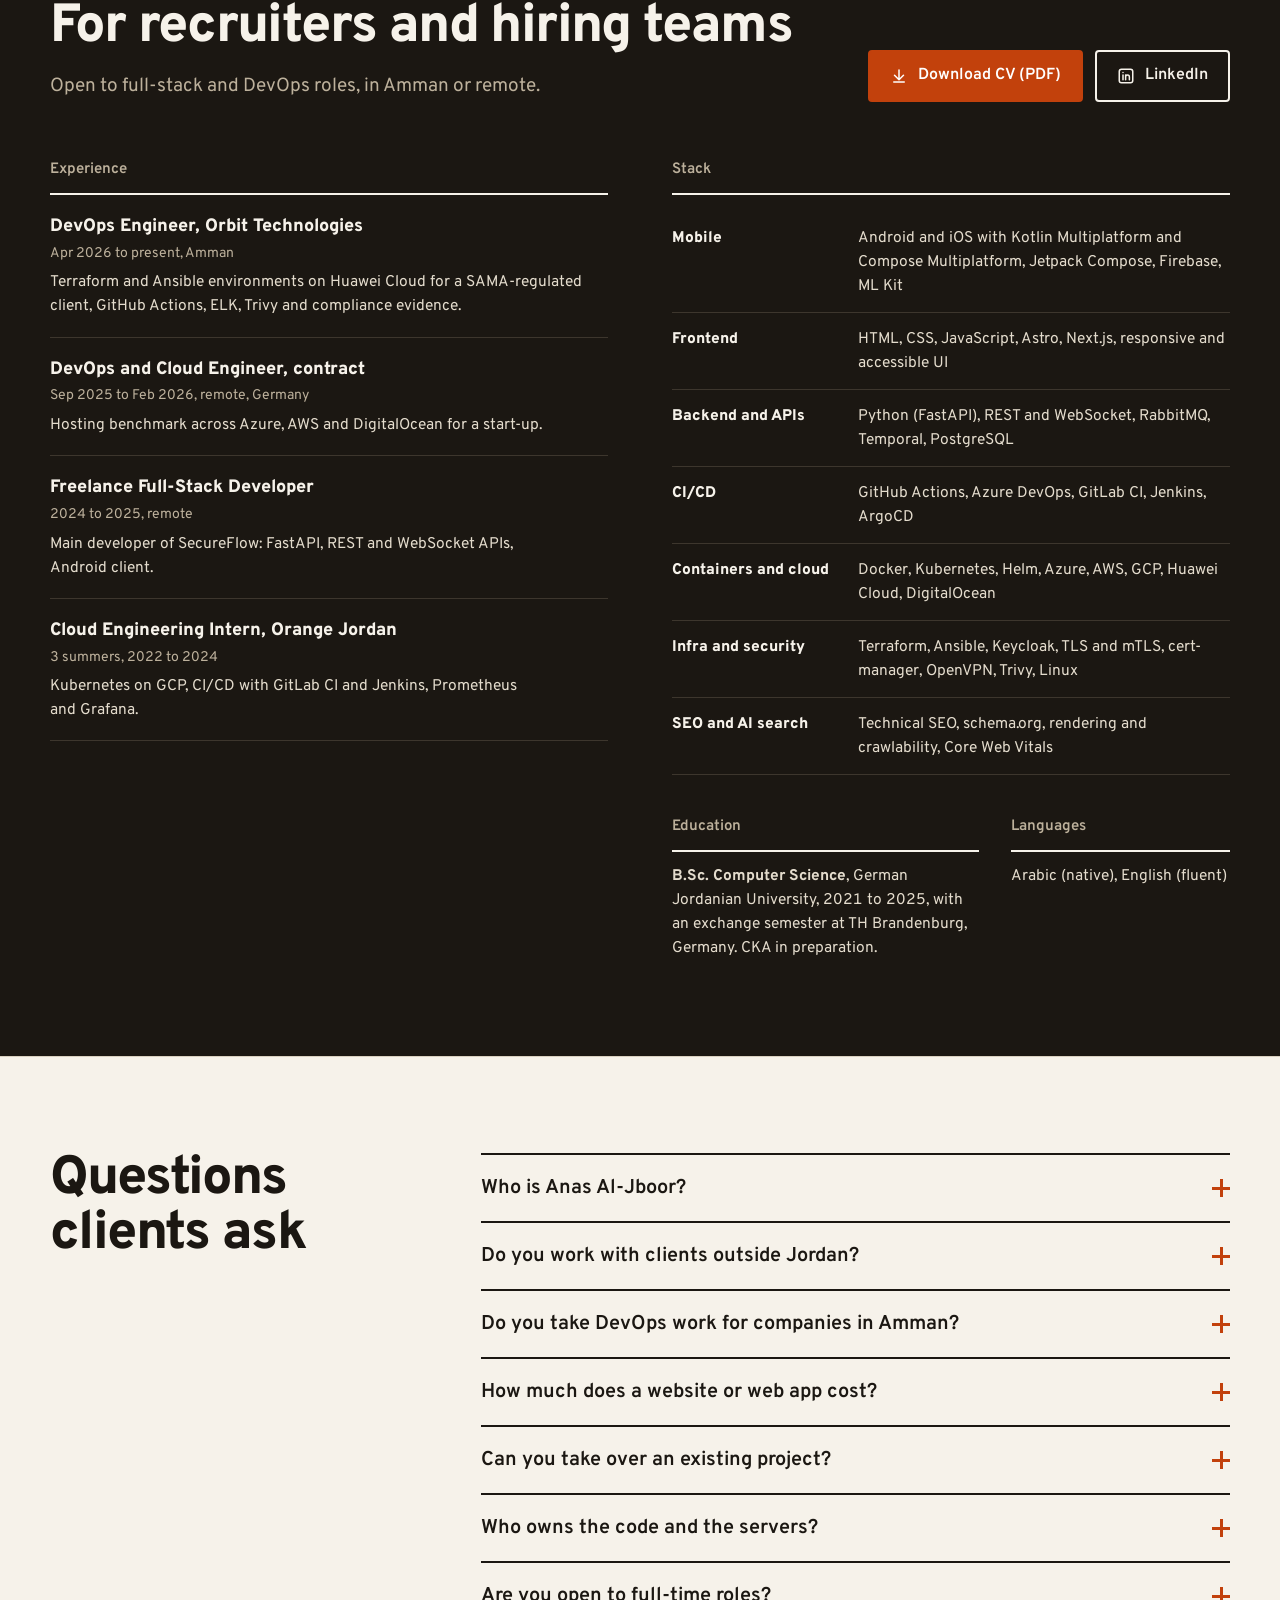
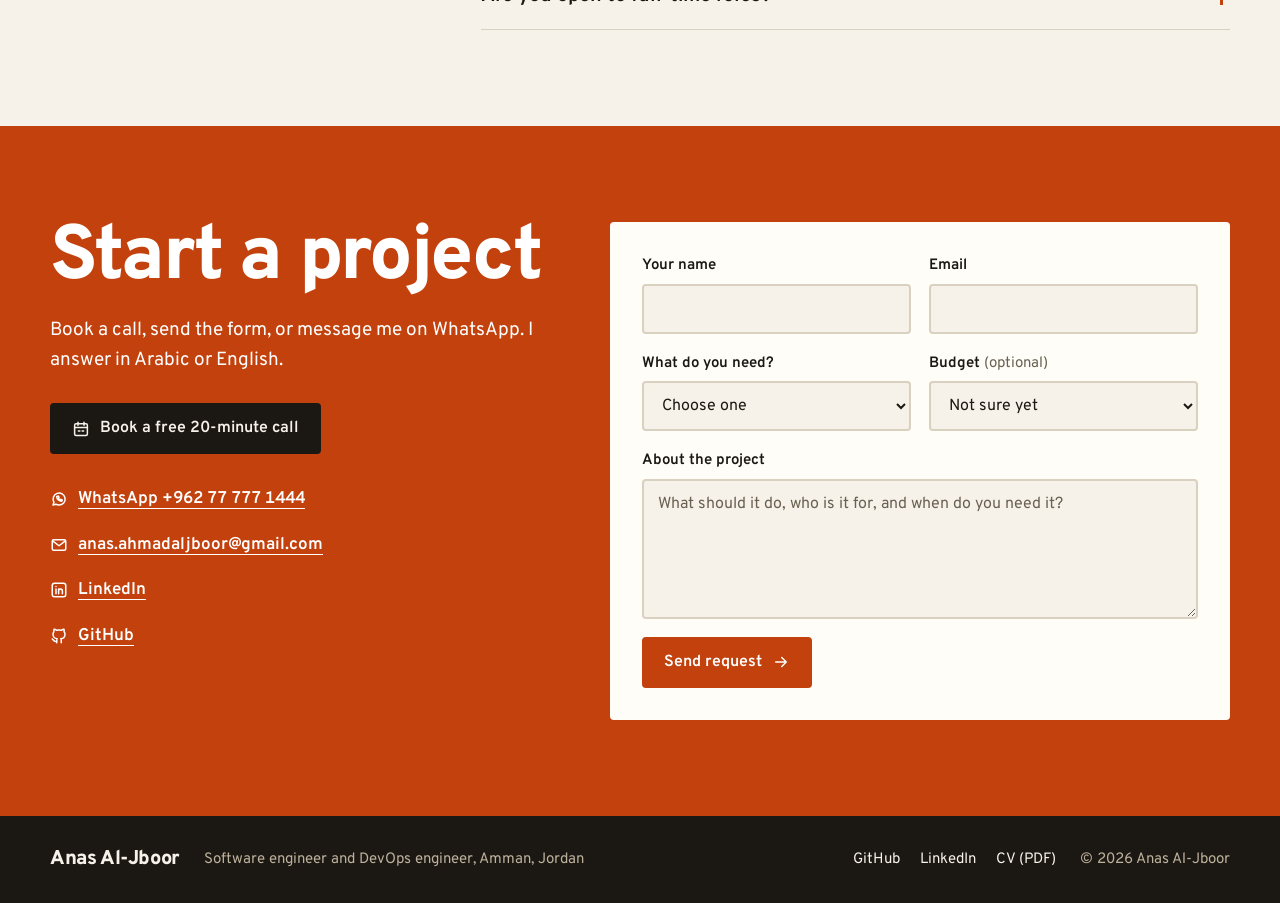
==== commit e4fb302b: "Remove KOUN from the site and the repeated recruiter line KOUN is gone from the Work cases, experien" ====
--- a/index.html
+++ b/index.html
@@ -54,7 +54,6 @@
         },
         "workLocation": { "@type": "Place", "name": "Amman, Jordan", "address": { "@type": "PostalAddress", "addressLocality": "Amman", "addressRegion": "Amman Governorate", "addressCountry": "JO" } },
         "worksFor": [
-          { "@type": "Organization", "name": "KOUN" },
           { "@type": "Organization", "name": "Orbit Technologies" }
         ],
         "address": { "@type": "PostalAddress", "addressLocality": "Amman", "addressRegion": "Amman Governorate", "addressCountry": "JO" },
@@ -131,9 +130,9 @@
         "@type": "FAQPage",
         "@id": "https://anasaljboor.com/#faq",
         "mainEntity": [
-          { "@type": "Question", "name": "Who is Anas Al-Jboor?", "acceptedAnswer": { "@type": "Answer", "text": "Anas Al-Jboor is a software engineer and DevOps engineer based in Amman, Jordan. He works as a DevOps engineer at KOUN, a drone-delivery start-up, and builds websites, web apps, Android and iOS apps and cloud setups for businesses. He holds a B.Sc. in Computer Science from the German Jordanian University and works in Arabic and English." } },
+          { "@type": "Question", "name": "Who is Anas Al-Jboor?", "acceptedAnswer": { "@type": "Answer", "text": "Anas Al-Jboor is a software engineer and DevOps engineer based in Amman, Jordan. He builds websites, web apps, Android and iOS apps and cloud setups for businesses. He holds a B.Sc. in Computer Science from the German Jordanian University and works in Arabic and English." } },
           { "@type": "Question", "name": "Do you work with clients outside Jordan?", "acceptedAnswer": { "@type": "Answer", "text": "Yes. I work from Amman with clients anywhere, most often in Jordan, the Gulf and Europe, in Arabic or English. Jordan shares a time zone with Saudi Arabia, is one hour behind the UAE and one to two hours ahead of Germany, so our working days overlap." } },
-          { "@type": "Question", "name": "Do you take DevOps work for companies in Amman?", "acceptedAnswer": { "@type": "Answer", "text": "Yes. I work as a DevOps engineer in Amman, on-site or remote. At KOUN I run production Kubernetes with Helm and Azure DevOps pipelines, and at Orbit Technologies I build Terraform and Ansible environments for a SAMA-regulated client. Most setups take 1 to 4 weeks." } },
+          { "@type": "Question", "name": "Do you take DevOps work for companies in Amman?", "acceptedAnswer": { "@type": "Answer", "text": "Yes. I work as a DevOps engineer in Amman, on-site or remote. I have run production Kubernetes with Helm and Azure DevOps pipelines, and at Orbit Technologies I build Terraform and Ansible environments for a SAMA-regulated client. Most setups take 1 to 4 weeks." } },
           { "@type": "Question", "name": "How much does a website or web app cost?", "acceptedAnswer": { "@type": "Answer", "text": "It depends on the scope. After a short call I send a written proposal with a fixed price and timeline, so you know the full cost before any work starts." } },
           { "@type": "Question", "name": "Can you take over an existing project?", "acceptedAnswer": { "@type": "Answer", "text": "Yes. I first review the code, hosting and deployment and tell you what I would fix first. Then I take over builds, deploys and fixes." } },
           { "@type": "Question", "name": "Who owns the code and the servers?", "acceptedAnswer": { "@type": "Answer", "text": "You do. The code lives in your GitHub account and the hosting runs in your cloud account. I write down how to deploy it, so another developer can pick it up." } },
@@ -359,14 +358,6 @@
         </div>
 
         <div class="cases">
-          <article class="case">
-            <p class="case-where"><strong>KOUN</strong>Drone-delivery start-up, Amman<br />Present</p>
-            <div>
-              <h3>Production Kubernetes and CI/CD for a delivery platform</h3>
-              <p>I run production on Kubernetes at DigitalOcean for Next.js, Temporal, Keycloak, RabbitMQ and PostgreSQL. I built the Azure DevOps pipelines that build, push and deploy with Helm. I moved five apps onto one shared Helm chart behind a single Gateway API entry with automatic TLS.</p>
-              <p class="stack">Kubernetes, Helm, Azure DevOps, Cilium, cert-manager, Grafana, Loki</p>
-            </div>
-          </article>
           <article class="case">
             <p class="case-where"><strong>Orbit Technologies</strong>Client regulated by SAMA, the Saudi central bank<br />Present</p>
             <div>
@@ -444,7 +435,7 @@
         <div class="about-head">
           <div>
             <h2 id="about-title">For recruiters and hiring teams</h2>
-            <p class="sub">DevOps engineer at KOUN today, with full-stack work behind it. Open to full-stack and DevOps roles, in Amman or remote.</p>
+            <p class="sub">Open to full-stack and DevOps roles, in Amman or remote.</p>
           </div>
           <div class="about-ctas">
             <a class="btn" href="/cv.pdf" target="_blank" rel="noopener"><svg class="ic" aria-hidden="true"><use href="#i-down"/></svg> Download CV (PDF)</a>
@@ -455,8 +446,7 @@
           <div>
             <h3 class="col-title">Experience</h3>
             <ol class="jobs">
-              <li><h4>DevOps Engineer, KOUN</h4><p class="meta">Apr 2026 to present, Amman, drone-delivery start-up</p><p>Production Kubernetes, Azure DevOps CI/CD with Helm, Gateway API ingress, Keycloak SSO and mTLS. I also own technical SEO and AI-search visibility for the Astro marketing site.</p></li>
-              <li><h4>DevOps Engineer, Orbit Technologies</h4><p class="meta">Apr 2026 to present, KOUN subsidiary</p><p>Terraform and Ansible environments on Huawei Cloud for a SAMA-regulated client, GitHub Actions, ELK, Trivy and compliance evidence.</p></li>
+              <li><h4>DevOps Engineer, Orbit Technologies</h4><p class="meta">Apr 2026 to present, Amman</p><p>Terraform and Ansible environments on Huawei Cloud for a SAMA-regulated client, GitHub Actions, ELK, Trivy and compliance evidence.</p></li>
               <li><h4>DevOps and Cloud Engineer, contract</h4><p class="meta">Sep 2025 to Feb 2026, remote, Germany</p><p>Hosting benchmark across Azure, AWS and DigitalOcean for a start-up.</p></li>
               <li><h4>Freelance Full-Stack Developer</h4><p class="meta">2024 to 2025, remote</p><p>Main developer of SecureFlow: FastAPI, REST and WebSocket APIs, Android client.</p></li>
               <li><h4>Cloud Engineering Intern, Orange Jordan</h4><p class="meta">3 summers, 2022 to 2024</p><p>Kubernetes on GCP, CI/CD with GitLab CI and Jenkins, Prometheus and Grafana.</p></li>
@@ -495,7 +485,7 @@
         <div class="faq">
           <details>
             <summary><h3>Who is Anas Al-Jboor?</h3></summary>
-            <p>Anas Al-Jboor is a software engineer and DevOps engineer based in Amman, Jordan. He works as a DevOps engineer at KOUN, a drone-delivery start-up, and builds websites, web apps, Android and iOS apps and cloud setups for businesses. He holds a B.Sc. in Computer Science from the German Jordanian University and works in Arabic and English.</p>
+            <p>Anas Al-Jboor is a software engineer and DevOps engineer based in Amman, Jordan. He builds websites, web apps, Android and iOS apps and cloud setups for businesses. He holds a B.Sc. in Computer Science from the German Jordanian University and works in Arabic and English.</p>
           </details>
           <details>
             <summary><h3>Do you work with clients outside Jordan?</h3></summary>
@@ -503,7 +493,7 @@
           </details>
           <details>
             <summary><h3>Do you take DevOps work for companies in Amman?</h3></summary>
-            <p>Yes. I work as a DevOps engineer in Amman, on-site or remote. At KOUN I run production Kubernetes with Helm and Azure DevOps pipelines, and at Orbit Technologies I build Terraform and Ansible environments for a SAMA-regulated client. Most setups take 1 to 4 weeks.</p>
+            <p>Yes. I work as a DevOps engineer in Amman, on-site or remote. I have run production Kubernetes with Helm and Azure DevOps pipelines, and at Orbit Technologies I build Terraform and Ansible environments for a SAMA-regulated client. Most setups take 1 to 4 weeks.</p>
           </details>
           <details>
             <summary><h3>How much does a website or web app cost?</h3></summary>
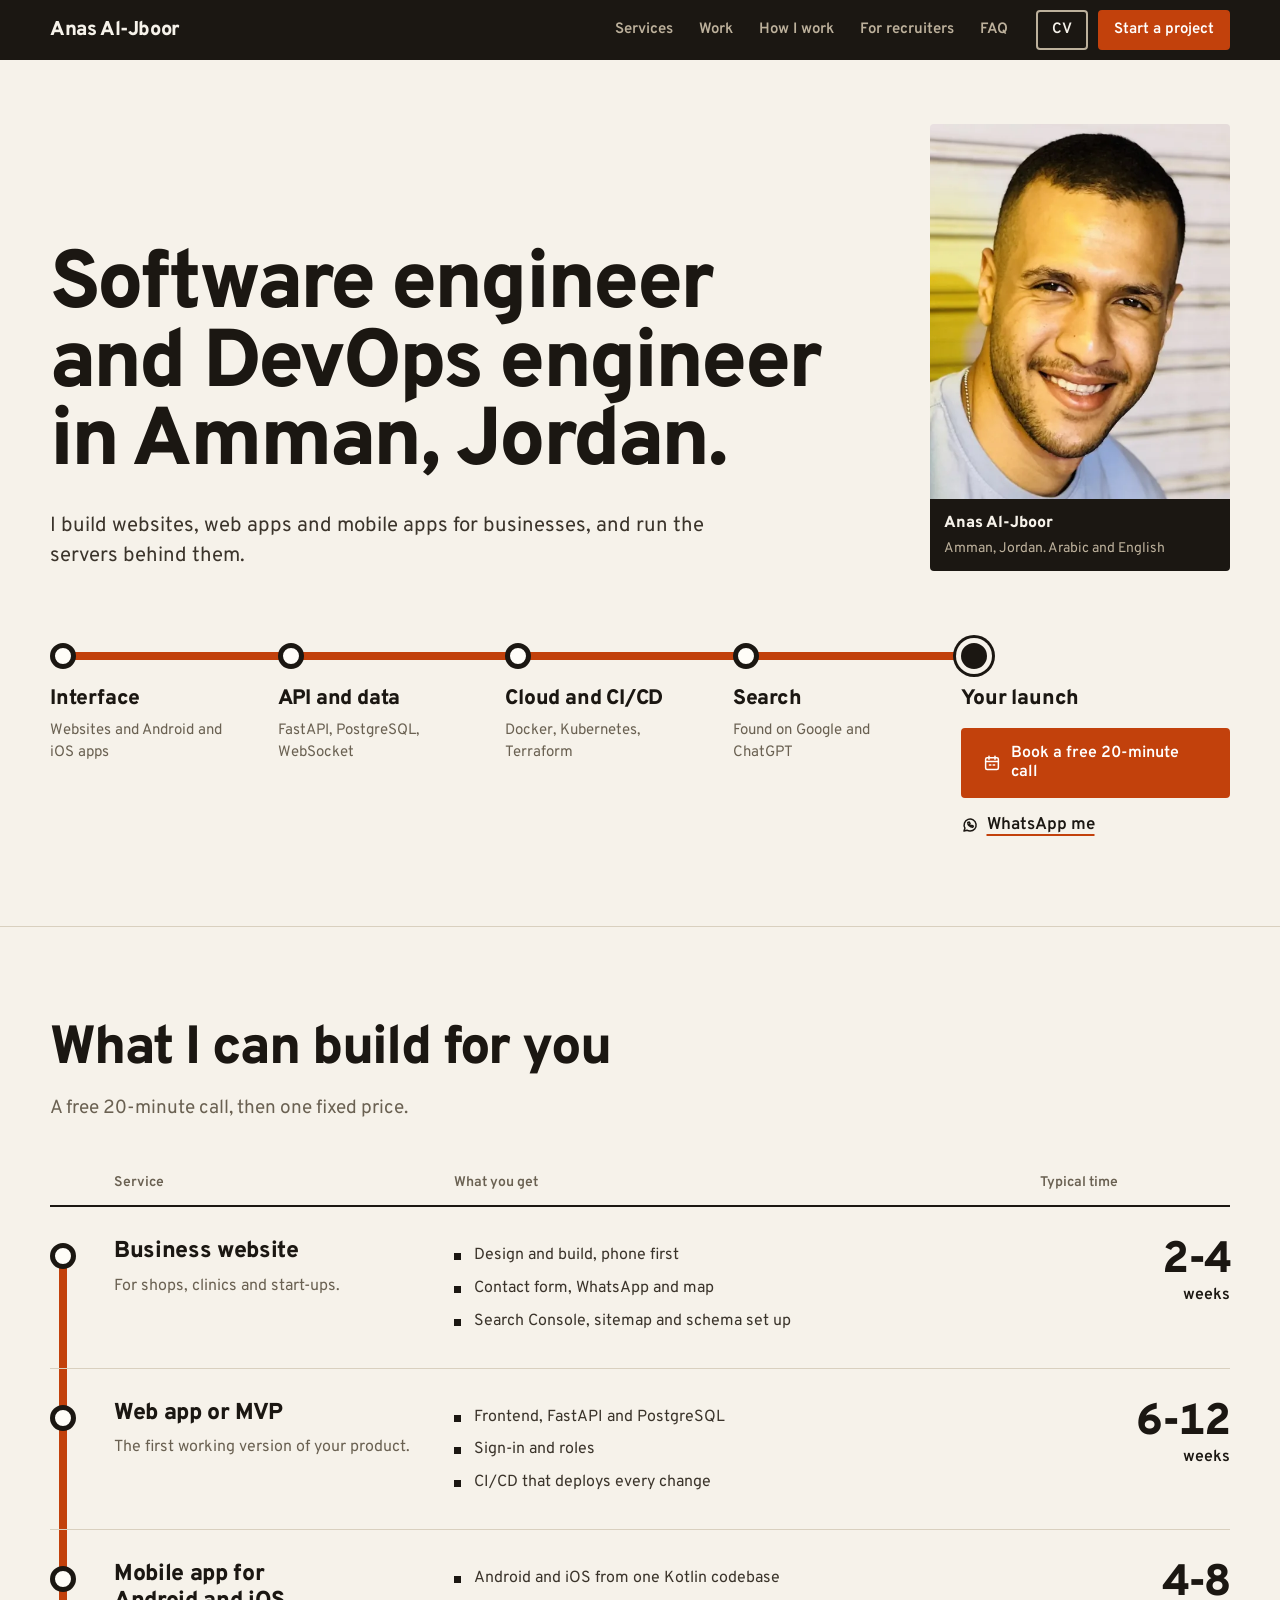
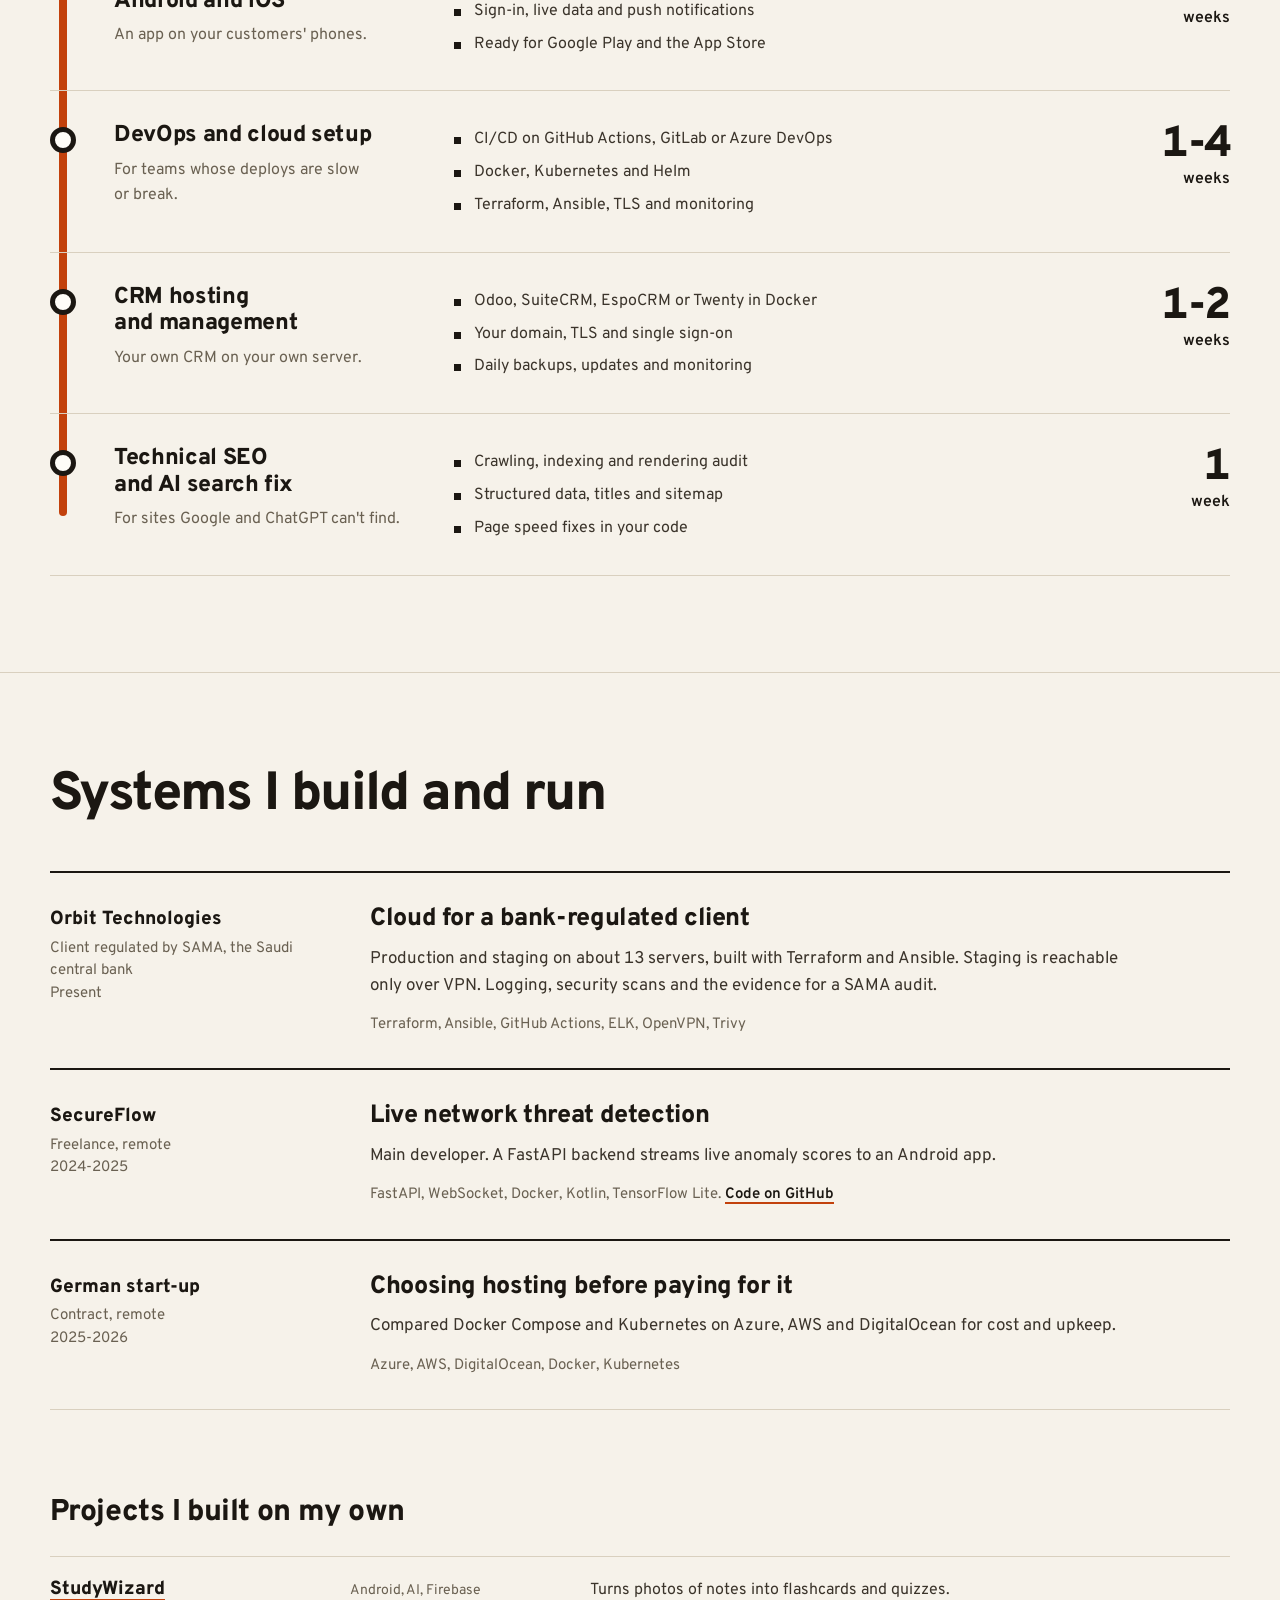
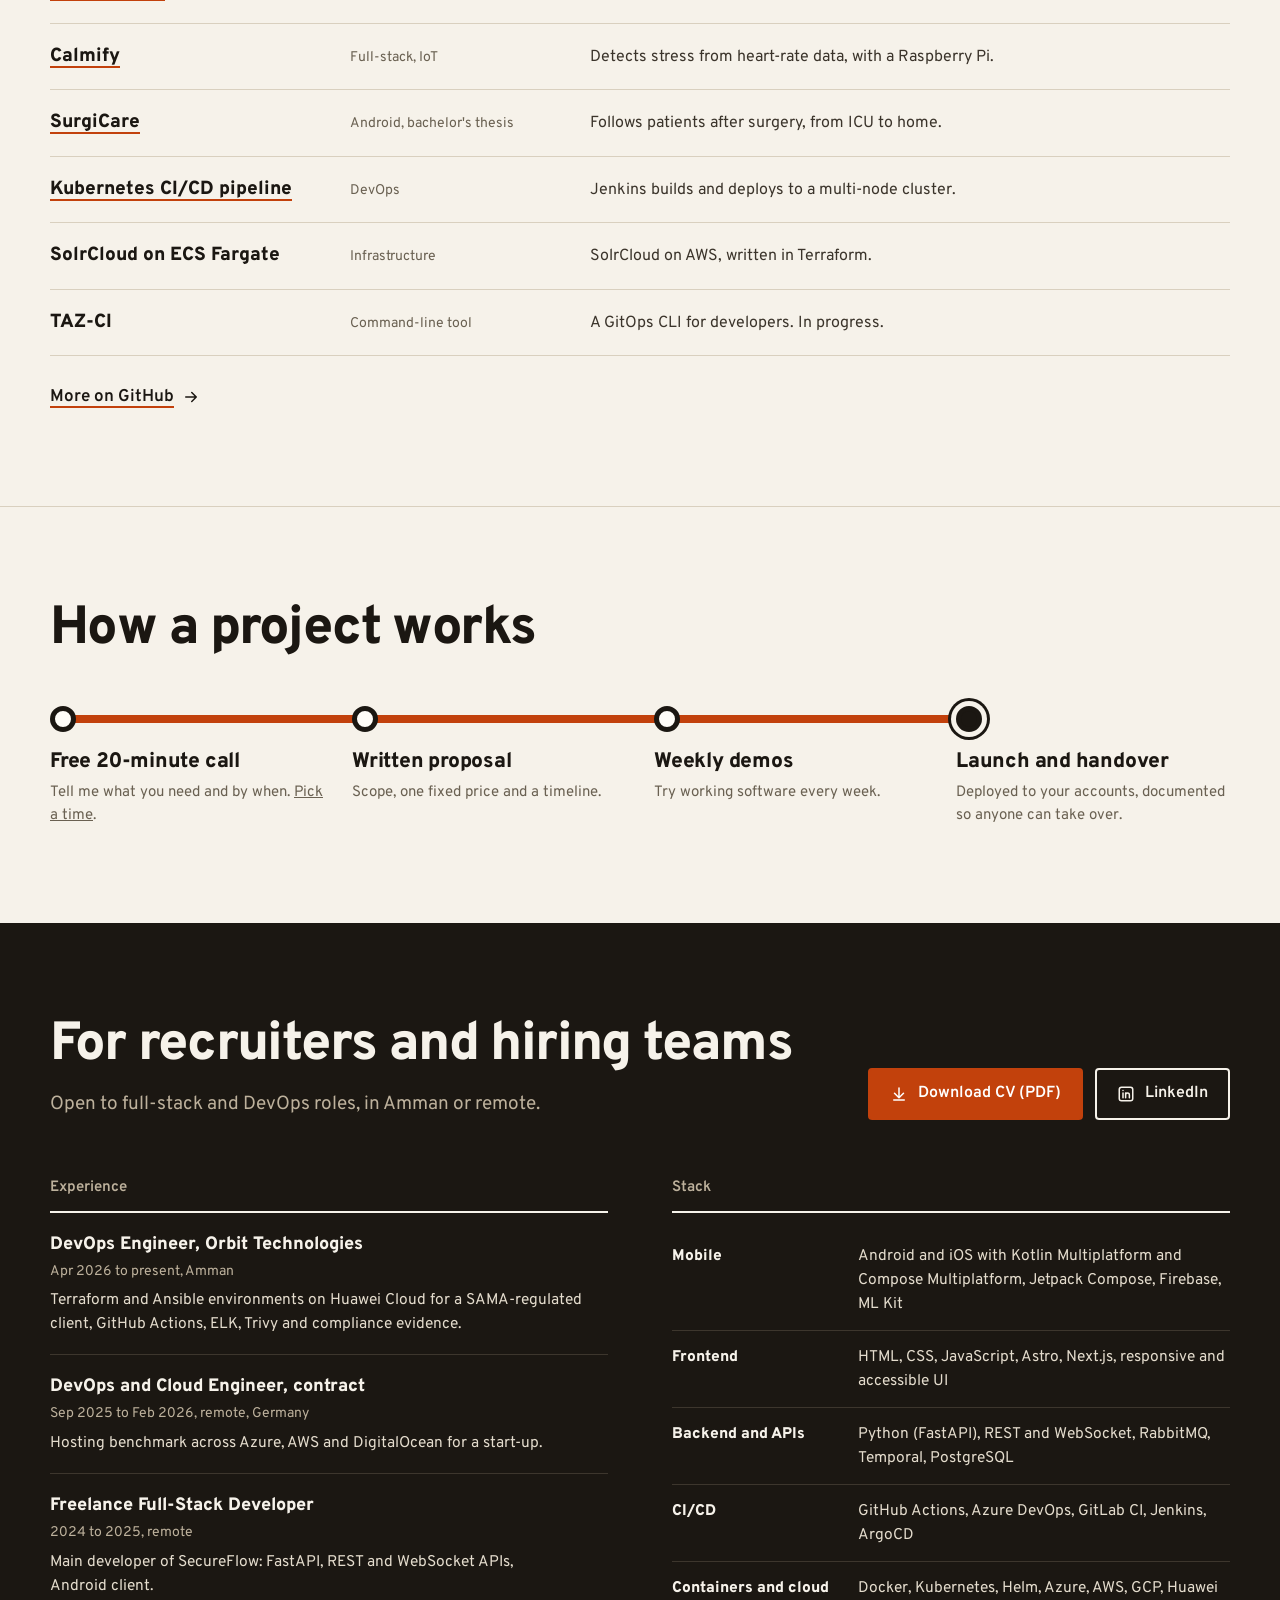
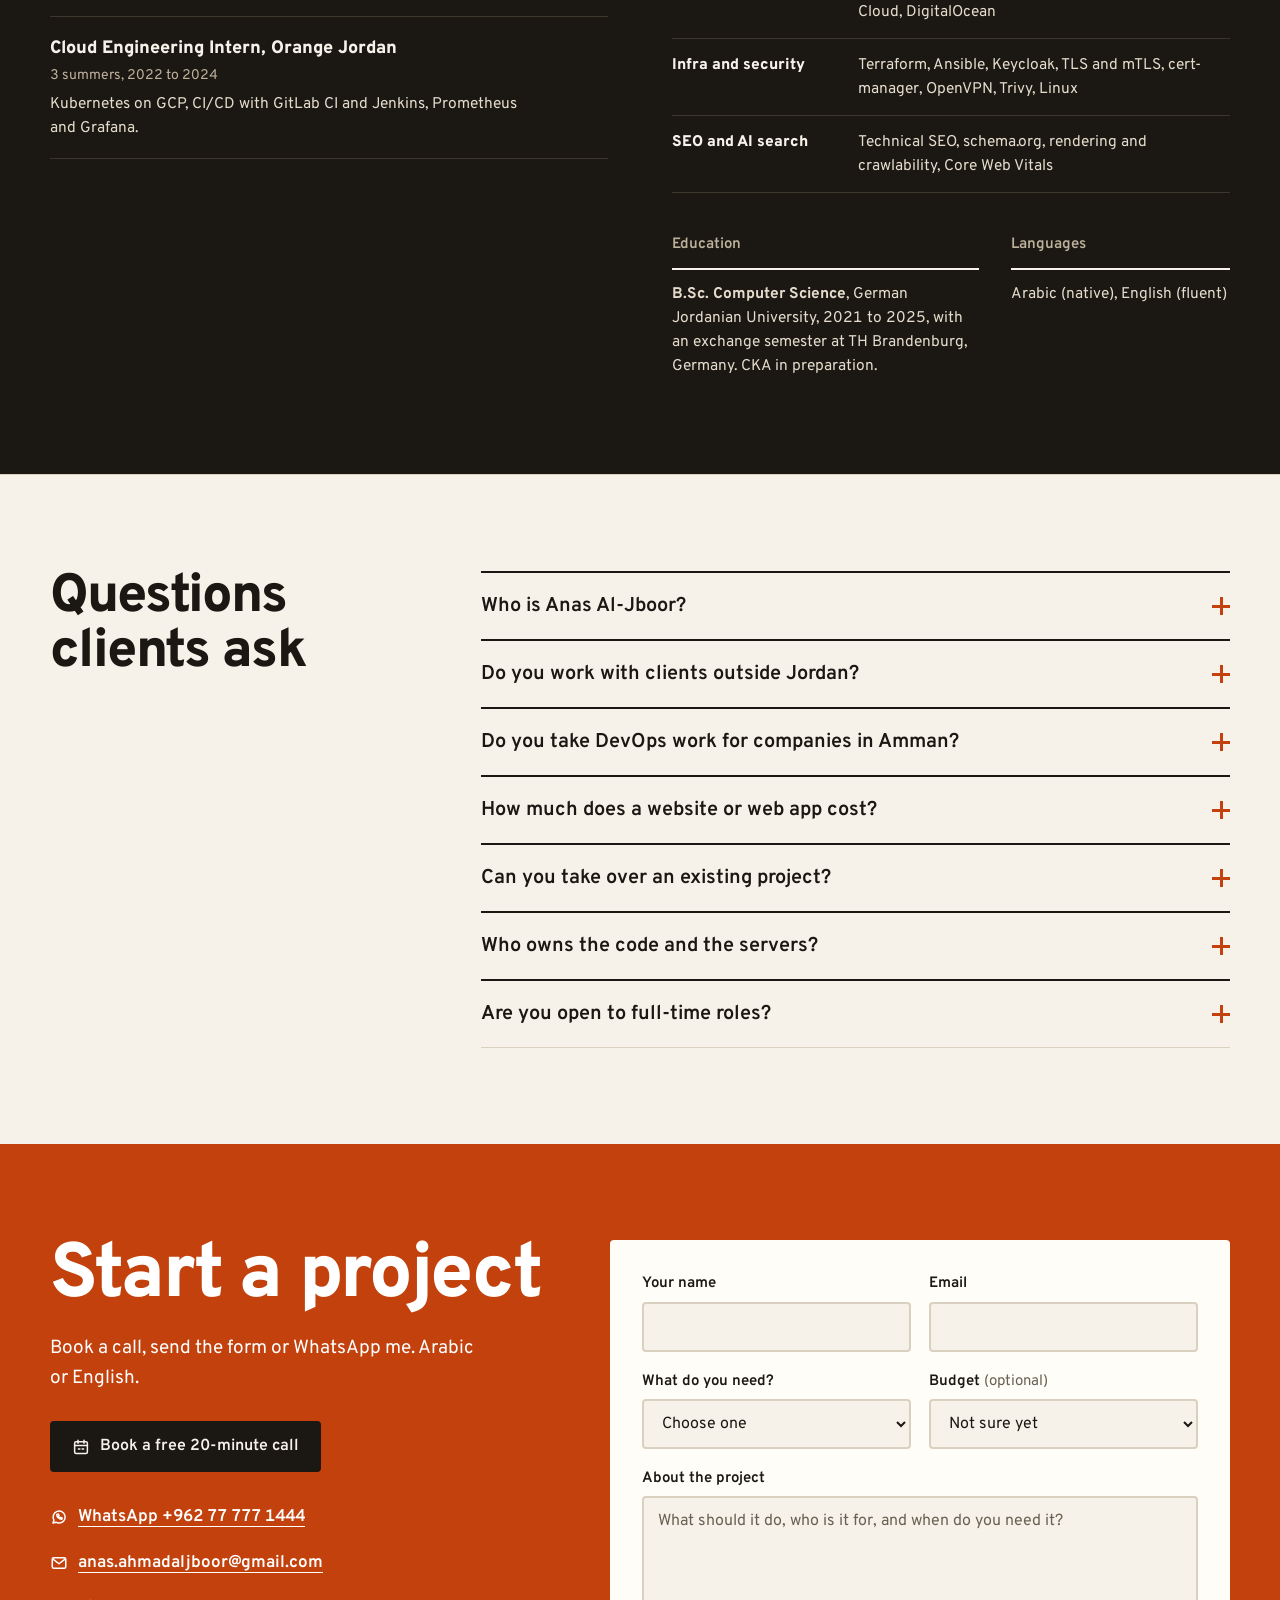
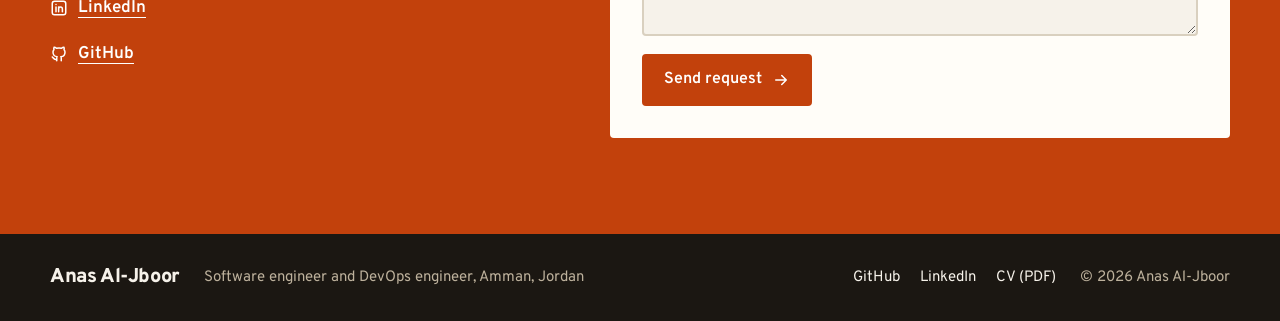
==== commit 5d8b34c0: "Cut copy across the page: shorter hero, services, work, process and FAQ Visible words in main go fro" ====
--- a/index.html
+++ b/index.html
@@ -131,11 +131,11 @@
         "@id": "https://anasaljboor.com/#faq",
         "mainEntity": [
           { "@type": "Question", "name": "Who is Anas Al-Jboor?", "acceptedAnswer": { "@type": "Answer", "text": "Anas Al-Jboor is a software engineer and DevOps engineer based in Amman, Jordan. He builds websites, web apps, Android and iOS apps and cloud setups for businesses. He holds a B.Sc. in Computer Science from the German Jordanian University and works in Arabic and English." } },
-          { "@type": "Question", "name": "Do you work with clients outside Jordan?", "acceptedAnswer": { "@type": "Answer", "text": "Yes. I work from Amman with clients anywhere, most often in Jordan, the Gulf and Europe, in Arabic or English. Jordan shares a time zone with Saudi Arabia, is one hour behind the UAE and one to two hours ahead of Germany, so our working days overlap." } },
+          { "@type": "Question", "name": "Do you work with clients outside Jordan?", "acceptedAnswer": { "@type": "Answer", "text": "Yes. Most clients are in Jordan, the Gulf and Europe, and our working hours overlap." } },
           { "@type": "Question", "name": "Do you take DevOps work for companies in Amman?", "acceptedAnswer": { "@type": "Answer", "text": "Yes. I work as a DevOps engineer in Amman, on-site or remote. I have run production Kubernetes with Helm and Azure DevOps pipelines, and at Orbit Technologies I build Terraform and Ansible environments for a SAMA-regulated client. Most setups take 1 to 4 weeks." } },
-          { "@type": "Question", "name": "How much does a website or web app cost?", "acceptedAnswer": { "@type": "Answer", "text": "It depends on the scope. After a short call I send a written proposal with a fixed price and timeline, so you know the full cost before any work starts." } },
-          { "@type": "Question", "name": "Can you take over an existing project?", "acceptedAnswer": { "@type": "Answer", "text": "Yes. I first review the code, hosting and deployment and tell you what I would fix first. Then I take over builds, deploys and fixes." } },
-          { "@type": "Question", "name": "Who owns the code and the servers?", "acceptedAnswer": { "@type": "Answer", "text": "You do. The code lives in your GitHub account and the hosting runs in your cloud account. I write down how to deploy it, so another developer can pick it up." } },
+          { "@type": "Question", "name": "How much does a website or web app cost?", "acceptedAnswer": { "@type": "Answer", "text": "It depends on the scope. After a short call you get a written proposal with one fixed price." } },
+          { "@type": "Question", "name": "Can you take over an existing project?", "acceptedAnswer": { "@type": "Answer", "text": "Yes. I review the code and hosting first, then take over builds, deploys and fixes." } },
+          { "@type": "Question", "name": "Who owns the code and the servers?", "acceptedAnswer": { "@type": "Answer", "text": "You do. Code and hosting live in your accounts, documented so another developer can take over." } },
           { "@type": "Question", "name": "Are you open to full-time roles?", "acceptedAnswer": { "@type": "Answer", "text": "Yes, for full-stack and DevOps roles, on-site in Amman or remote. My CV is at anasaljboor.com/cv.pdf." } }
         ]
       }
@@ -192,7 +192,7 @@
         <div class="hero-top">
           <div class="hero-copy">
             <h1 id="hero-title">Software engineer and DevOps engineer in Amman, Jordan.</h1>
-            <p class="lede">I build websites, web apps and Android and iOS apps for businesses. Then I set up the servers they run on and fix what stops Google from finding them.</p>
+            <p class="lede">I build websites, web apps and mobile apps for businesses, and run the servers behind them.</p>
             <a class="btn mobile-cta" href="https://cal.com/anas-aljboor/20-minute-project-call" target="_blank" rel="noopener"><svg class="ic" aria-hidden="true"><use href="#i-cal"/></svg> Book a free 20-minute call</a>
           </div>
           <figure class="portrait">
@@ -210,28 +210,28 @@
               <a href="#services">
                 <span class="dot" aria-hidden="true"></span>
                 <span class="stop-name">Interface</span>
-                <span class="stop-note">Sites and mobile apps: HTML, CSS, Astro, Next.js, Kotlin and Compose Multiplatform</span>
+                <span class="stop-note">Websites and Android and iOS apps</span>
               </a>
             </li>
             <li class="stop">
               <a href="#services">
                 <span class="dot" aria-hidden="true"></span>
                 <span class="stop-name">API and data</span>
-                <span class="stop-note">FastAPI, REST and WebSocket, PostgreSQL, RabbitMQ, Temporal</span>
+                <span class="stop-note">FastAPI, PostgreSQL, WebSocket</span>
               </a>
             </li>
             <li class="stop">
               <a href="#services">
                 <span class="dot" aria-hidden="true"></span>
                 <span class="stop-name">Cloud and CI/CD</span>
-                <span class="stop-note">Docker, Kubernetes, Helm, Terraform, GitHub Actions, Azure DevOps</span>
+                <span class="stop-note">Docker, Kubernetes, Terraform</span>
               </a>
             </li>
             <li class="stop">
               <a href="#services">
                 <span class="dot" aria-hidden="true"></span>
                 <span class="stop-name">Search</span>
-                <span class="stop-note">Crawling, schema.org data and Core Web Vitals, for Google and ChatGPT</span>
+                <span class="stop-note">Found on Google and ChatGPT</span>
               </a>
             </li>
             <li class="stop terminus">
@@ -240,7 +240,6 @@
               <div class="hero-actions">
                 <a class="btn" href="https://cal.com/anas-aljboor/20-minute-project-call" target="_blank" rel="noopener"><svg class="ic" aria-hidden="true"><use href="#i-cal"/></svg> Book a free 20-minute call</a>
                 <a class="text-link" href="https://wa.me/962777771444?text=Hi%20Anas%2C%20I%27d%20like%20to%20talk%20about%20a%20project." target="_blank" rel="noopener"><svg class="ic" aria-hidden="true"><use href="#i-wa"/></svg> WhatsApp me</a>
-                <a class="text-link" href="/cv.pdf" target="_blank" rel="noopener"><svg class="ic" aria-hidden="true"><use href="#i-down"/></svg> Hiring? Get my CV</a>
               </div>
             </li>
           </ol>
@@ -253,7 +252,7 @@
       <div class="wrap">
         <div class="section-head">
           <h2 id="services-title">What I can build for you</h2>
-          <p class="sub">Every project starts with a free 20-minute call. A few days later you get a written proposal with one fixed price.</p>
+          <p class="sub">A free 20-minute call, then one fixed price.</p>
         </div>
 
         <div class="timetable">
@@ -265,85 +264,79 @@
               <span class="dot" aria-hidden="true"></span>
               <div class="svc-name">
                 <h3>Business website</h3>
-                <p>For shops, clinics, agencies and start-ups that need a site customers can find.</p>
+                <p>For shops, clinics and start-ups.</p>
               </div>
               <ul class="svc-incl">
                 <li>Design and build, phone first</li>
-                <li>Contact form, WhatsApp and map links</li>
-                <li>Google Search Console, sitemap and schema.org set up</li>
-                <li>Hosting and domain in your name</li>
+                <li>Contact form, WhatsApp and map</li>
+                <li>Search Console, sitemap and schema set up</li>
               </ul>
-              <p class="svc-time"><span class="t">2-4</span> weeks<span class="price">Fixed quote after a call</span></p>
+              <p class="svc-time"><span class="t">2-4</span> weeks</p>
             </li>
             <li class="svc">
               <span class="dot" aria-hidden="true"></span>
               <div class="svc-name">
                 <h3>Web app or MVP</h3>
-                <p>For founders and teams who need the first working version of a product.</p>
+                <p>The first working version of your product.</p>
               </div>
               <ul class="svc-incl">
-                <li>Frontend, FastAPI backend and PostgreSQL</li>
-                <li>Sign-in and roles with Keycloak or similar</li>
-                <li>Live updates over WebSocket where the product needs them</li>
-                <li>A CI/CD pipeline that deploys every change</li>
+                <li>Frontend, FastAPI and PostgreSQL</li>
+                <li>Sign-in and roles</li>
+                <li>CI/CD that deploys every change</li>
               </ul>
-              <p class="svc-time"><span class="t">6-12</span> weeks<span class="price">Fixed quote per phase</span></p>
+              <p class="svc-time"><span class="t">6-12</span> weeks</p>
             </li>
             <li class="svc">
               <span class="dot" aria-hidden="true"></span>
               <div class="svc-name">
                 <h3>Mobile app for Android and iOS</h3>
-                <p>For businesses that want an app on their customers' phones, connected to a real backend.</p>
+                <p>An app on your customers' phones.</p>
               </div>
               <ul class="svc-incl">
-                <li>One Kotlin codebase with Kotlin Multiplatform and Compose Multiplatform</li>
-                <li>Sign-in, live data and push notifications with Firebase or your own API</li>
-                <li>A FastAPI backend when the app needs one</li>
-                <li>Builds ready for Google Play and the App Store</li>
+                <li>Android and iOS from one Kotlin codebase</li>
+                <li>Sign-in, live data and push notifications</li>
+                <li>Ready for Google Play and the App Store</li>
               </ul>
-              <p class="svc-time"><span class="t">4-8</span> weeks<span class="price">Fixed quote after a call</span></p>
+              <p class="svc-time"><span class="t">4-8</span> weeks</p>
             </li>
             <li class="svc">
               <span class="dot" aria-hidden="true"></span>
               <div class="svc-name">
                 <h3>DevOps and cloud setup</h3>
-                <p>For teams in Amman or anywhere whose deploys are manual, slow or break often.</p>
+                <p>For teams whose deploys are slow or break.</p>
               </div>
               <ul class="svc-incl">
-                <li>CI/CD on GitHub Actions, GitLab CI or Azure DevOps</li>
-                <li>Docker, Kubernetes and Helm, or a simpler setup when that fits</li>
-                <li>Infrastructure written in Terraform and Ansible</li>
-                <li>TLS, single sign-on, VPN access, logs and dashboards</li>
+                <li>CI/CD on GitHub Actions, GitLab or Azure DevOps</li>
+                <li>Docker, Kubernetes and Helm</li>
+                <li>Terraform, Ansible, TLS and monitoring</li>
               </ul>
-              <p class="svc-time"><span class="t">1-4</span> weeks<span class="price">Fixed quote after a call</span></p>
+              <p class="svc-time"><span class="t">1-4</span> weeks</p>
             </li>
             <li class="svc">
               <span class="dot" aria-hidden="true"></span>
               <div class="svc-name">
                 <h3>CRM hosting and management</h3>
-                <p>For businesses that want their own CRM on their own server, updated and backed up.</p>
+                <p>Your own CRM on your own server.</p>
               </div>
               <ul class="svc-incl">
-                <li>Any open-source CRM, such as Odoo, SuiteCRM, EspoCRM or Twenty, installed on your cloud server in Docker</li>
-                <li>Your domain, TLS and single sign-on for your team</li>
-                <li>Daily database backups, with a restore tested before handover</li>
-                <li>Updates, monitoring and fixes once it is live</li>
+                <li>Odoo, SuiteCRM, EspoCRM or Twenty in Docker</li>
+                <li>Your domain, TLS and single sign-on</li>
+                <li>Daily backups, updates and monitoring</li>
               </ul>
-              <p class="svc-time"><span class="t">1-2</span> weeks<span class="price">Fixed quote after a call</span></p>
+              <p class="svc-time"><span class="t">1-2</span> weeks</p>
             </li>
             <li class="svc">
               <span class="dot" aria-hidden="true"></span>
               <div class="svc-name">
                 <h3>Technical SEO and AI search fix</h3>
-                <p>For sites that look fine but don't show up on Google, ChatGPT or Perplexity.</p>
+                <p>For sites Google and ChatGPT can't find.</p>
               </div>
               <ul class="svc-incl">
-                <li>An audit of crawling, indexing and rendering</li>
-                <li>Structured data, titles, sitemap and robots.txt</li>
-                <li>Core Web Vitals and page speed</li>
-                <li>I make the fixes in your code</li>
+                <li>Crawling, indexing and rendering audit</li>
+                <li>Structured data, titles and sitemap</li>
+                <li>Page speed fixes in your code</li>
               </ul>
-              <p class="svc-time"><span class="t">1</span> week<span class="price">Fixed quote after a call</span></p>
+              <p class="svc-time"><span class="t">1</span> week</p>
             </li>
           </ol>
         </div>
@@ -361,8 +354,8 @@
           <article class="case">
             <p class="case-where"><strong>Orbit Technologies</strong>Client regulated by SAMA, the Saudi central bank<br />Present</p>
             <div>
-              <h3>Cloud environments for a bank-regulated client</h3>
-              <p>I built production and staging on about 13 virtual machines with Terraform and Ansible: a managed database, load balancer, WAF and private networking. Staging is reachable only over VPN. I set up GitHub Actions, ELK logging and Trivy scanning, and wrote the evidence for a SAMA cyber-resilience assessment.</p>
+              <h3>Cloud for a bank-regulated client</h3>
+              <p>Production and staging on about 13 servers, built with Terraform and Ansible. Staging is reachable only over VPN. Logging, security scans and the evidence for a SAMA audit.</p>
               <p class="stack">Terraform, Ansible, GitHub Actions, ELK, OpenVPN, Trivy</p>
             </div>
           </article>
@@ -370,7 +363,7 @@
             <p class="case-where"><strong>SecureFlow</strong>Freelance, remote<br />2024-2025</p>
             <div>
               <h3>Live network threat detection</h3>
-              <p>I was the main developer. I built the FastAPI backend whose REST and WebSocket APIs stream live anomaly scores to an Android app. A VPN traffic pipeline and an on-device ML model feed it.</p>
+              <p>Main developer. A FastAPI backend streams live anomaly scores to an Android app.</p>
               <p class="stack">FastAPI, WebSocket, Docker, Kotlin, TensorFlow Lite. <a href="https://github.com/Kudo-03/SecureFlow" target="_blank" rel="noopener">Code on GitHub</a></p>
             </div>
           </article>
@@ -378,7 +371,7 @@
             <p class="case-where"><strong>German start-up</strong>Contract, remote<br />2025-2026</p>
             <div>
               <h3>Choosing hosting before paying for it</h3>
-              <p>I compared Docker Compose, managed Kubernetes and self-hosted Kubernetes on Azure, AWS and DigitalOcean for cost and upkeep. The team picked the setup that matched its size.</p>
+              <p>Compared Docker Compose and Kubernetes on Azure, AWS and DigitalOcean for cost and upkeep.</p>
               <p class="stack">Azure, AWS, DigitalOcean, Docker, Kubernetes</p>
             </div>
           </article>
@@ -386,12 +379,12 @@
 
         <h3 class="sub-head">Projects I built on my own</h3>
         <ul class="projects">
-          <li><a href="https://github.com/anasaljboor/StudyWizard" target="_blank" rel="noopener">StudyWizard</a><span class="kind">Android, AI, Firebase</span><span class="desc">Turns photos of study notes into summaries, flashcards and quizzes with on-device OCR and an AI text API.</span></li>
-          <li><a href="https://github.com/anasaljboor/Calmify" target="_blank" rel="noopener">Calmify</a><span class="kind">Full-stack, IoT</span><span class="desc">Reads heart-rate variability in real time and reacts to stress, across a Kotlin Multiplatform app, a Python backend and a Raspberry Pi. Team project at TH Brandenburg.</span></li>
-          <li><a href="https://github.com/anasaljboor/SurgiCare" target="_blank" rel="noopener">SurgiCare</a><span class="kind">Android, bachelor's thesis</span><span class="desc">Follows patients after surgery, from ICU to home: live vitals, trend charts, medication reminders, roles and in-app chat.</span></li>
-          <li><a href="https://github.com/anasaljboor/devops-k8s-jenkins" target="_blank" rel="noopener">Kubernetes CI/CD pipeline</a><span class="kind">DevOps</span><span class="desc">Jenkins builds a Docker image, pushes it to Docker Hub and deploys it to a multi-node Kubernetes cluster on RHEL.</span></li>
-          <li><span class="title">SolrCloud on ECS Fargate</span><span class="kind">Infrastructure</span><span class="desc">SolrCloud in Terraform, with ZooKeeper, a load balancer, ECR and EFS.</span></li>
-          <li><span class="title">TAZ-CI</span><span class="kind">Command-line tool</span><span class="desc">A CI tool that makes GitOps easier for developers. In progress.</span></li>
+          <li><a href="https://github.com/anasaljboor/StudyWizard" target="_blank" rel="noopener">StudyWizard</a><span class="kind">Android, AI, Firebase</span><span class="desc">Turns photos of notes into flashcards and quizzes.</span></li>
+          <li><a href="https://github.com/anasaljboor/Calmify" target="_blank" rel="noopener">Calmify</a><span class="kind">Full-stack, IoT</span><span class="desc">Detects stress from heart-rate data, with a Raspberry Pi.</span></li>
+          <li><a href="https://github.com/anasaljboor/SurgiCare" target="_blank" rel="noopener">SurgiCare</a><span class="kind">Android, bachelor's thesis</span><span class="desc">Follows patients after surgery, from ICU to home.</span></li>
+          <li><a href="https://github.com/anasaljboor/devops-k8s-jenkins" target="_blank" rel="noopener">Kubernetes CI/CD pipeline</a><span class="kind">DevOps</span><span class="desc">Jenkins builds and deploys to a multi-node cluster.</span></li>
+          <li><span class="title">SolrCloud on ECS Fargate</span><span class="kind">Infrastructure</span><span class="desc">SolrCloud on AWS, written in Terraform.</span></li>
+          <li><span class="title">TAZ-CI</span><span class="kind">Command-line tool</span><span class="desc">A GitOps CLI for developers. In progress.</span></li>
         </ul>
         <p class="more-row"><a class="text-link" href="https://github.com/anasaljboor" target="_blank" rel="noopener">More on GitHub <svg class="ic" aria-hidden="true"><use href="#i-arrow"/></svg></a></p>
       </div>
@@ -402,28 +395,27 @@
       <div class="wrap">
         <div class="section-head">
           <h2 id="process-title">How a project works</h2>
-          <p class="sub">The same four stops for a one-week fix or a three-month build.</p>
         </div>
         <ol class="line line-h steps">
           <li class="stop">
             <span class="dot" aria-hidden="true"></span>
             <h3 class="stop-name">Free 20-minute call</h3>
-            <p class="stop-note">You tell me what you need and by when. I ask about your users, budget and what exists today. <a href="https://cal.com/anas-aljboor/20-minute-project-call" target="_blank" rel="noopener">Pick a time</a>.</p>
+            <p class="stop-note">Tell me what you need and by when. <a href="https://cal.com/anas-aljboor/20-minute-project-call" target="_blank" rel="noopener">Pick a time</a>.</p>
           </li>
           <li class="stop">
             <span class="dot" aria-hidden="true"></span>
             <h3 class="stop-name">Written proposal</h3>
-            <p class="stop-note">Within a few days: the scope, one fixed price, the timeline and what I need from you.</p>
+            <p class="stop-note">Scope, one fixed price and a timeline.</p>
           </li>
           <li class="stop">
             <span class="dot" aria-hidden="true"></span>
             <h3 class="stop-name">Weekly demos</h3>
-            <p class="stop-note">Every week you try working software on a test link and can change course early.</p>
+            <p class="stop-note">Try working software every week.</p>
           </li>
           <li class="stop terminus">
             <span class="dot" aria-hidden="true"></span>
             <h3 class="stop-name">Launch and handover</h3>
-            <p class="stop-note">I deploy to your accounts and write down how it runs, so you or another developer can take over.</p>
+            <p class="stop-note">Deployed to your accounts, documented so anyone can take over.</p>
           </li>
         </ol>
       </div>
@@ -489,7 +481,7 @@
           </details>
           <details>
             <summary><h3>Do you work with clients outside Jordan?</h3></summary>
-            <p>Yes. I work from Amman with clients anywhere, most often in Jordan, the Gulf and Europe, in Arabic or English. Jordan shares a time zone with Saudi Arabia, is one hour behind the UAE and one to two hours ahead of Germany, so our working days overlap.</p>
+            <p>Yes. Most clients are in Jordan, the Gulf and Europe, and our working hours overlap.</p>
           </details>
           <details>
             <summary><h3>Do you take DevOps work for companies in Amman?</h3></summary>
@@ -497,15 +489,15 @@
           </details>
           <details>
             <summary><h3>How much does a website or web app cost?</h3></summary>
-            <p>It depends on the scope. After a short call I send a written proposal with a fixed price and timeline, so you know the full cost before any work starts.</p>
+            <p>It depends on the scope. After a short call you get a written proposal with one fixed price.</p>
           </details>
           <details>
             <summary><h3>Can you take over an existing project?</h3></summary>
-            <p>Yes. I first review the code, hosting and deployment and tell you what I would fix first. Then I take over builds, deploys and fixes.</p>
+            <p>Yes. I review the code and hosting first, then take over builds, deploys and fixes.</p>
           </details>
           <details>
             <summary><h3>Who owns the code and the servers?</h3></summary>
-            <p>You do. The code lives in your GitHub account and the hosting runs in your cloud account. I write down how to deploy it, so another developer can pick it up.</p>
+            <p>You do. Code and hosting live in your accounts, documented so another developer can take over.</p>
           </details>
           <details>
             <summary><h3>Are you open to full-time roles?</h3></summary>
@@ -520,7 +512,7 @@
       <div class="wrap contact">
         <div class="contact-side">
           <h2 id="contact-title">Start a project</h2>
-          <p>Book a call, send the form, or message me on WhatsApp. I answer in Arabic or English.</p>
+          <p>Book a call, send the form or WhatsApp me. Arabic or English.</p>
           <a class="btn ink" href="https://cal.com/anas-aljboor/20-minute-project-call" target="_blank" rel="noopener"><svg class="ic" aria-hidden="true"><use href="#i-cal"/></svg> Book a free 20-minute call</a>
           <ul class="channels">
             <li><a href="https://wa.me/962777771444?text=Hi%20Anas%2C%20I%27d%20like%20to%20talk%20about%20a%20project." target="_blank" rel="noopener"><svg class="ic" aria-hidden="true"><use href="#i-wa"/></svg> WhatsApp +962 77 777 1444</a></li>
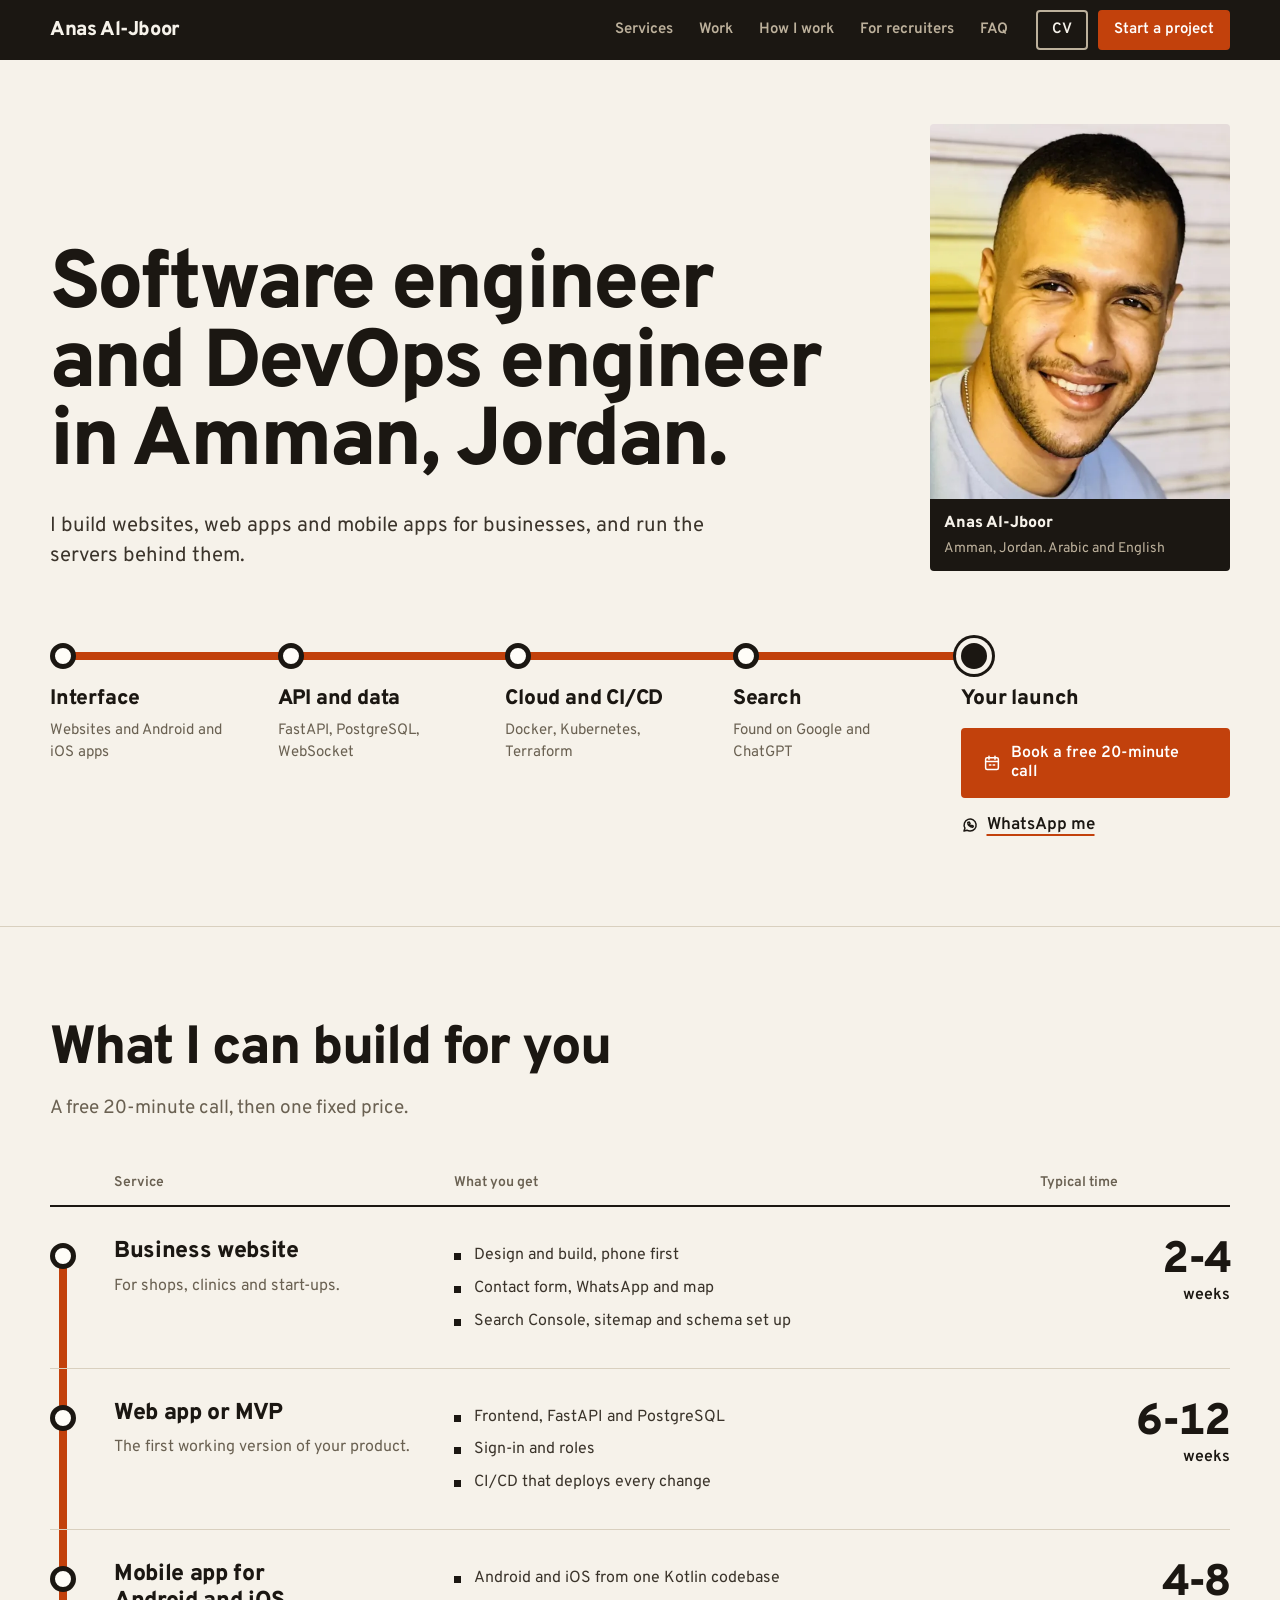
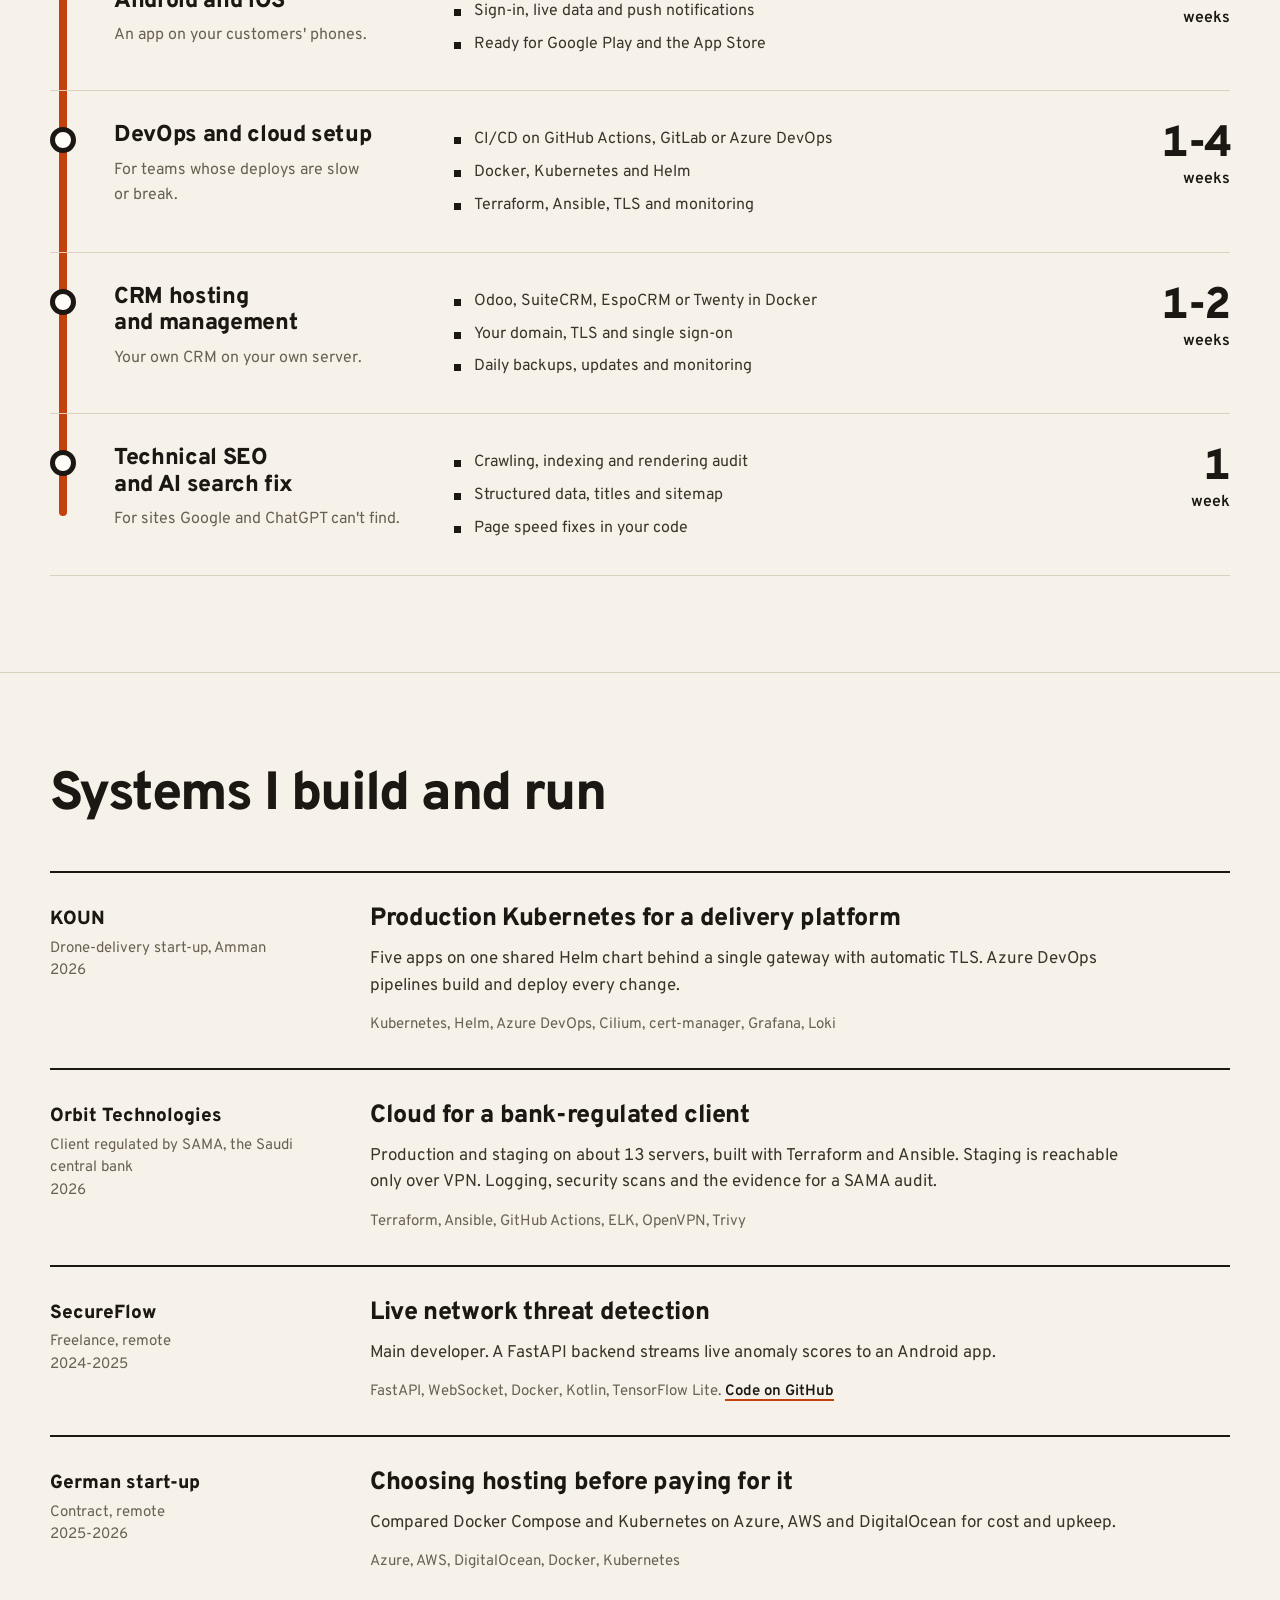
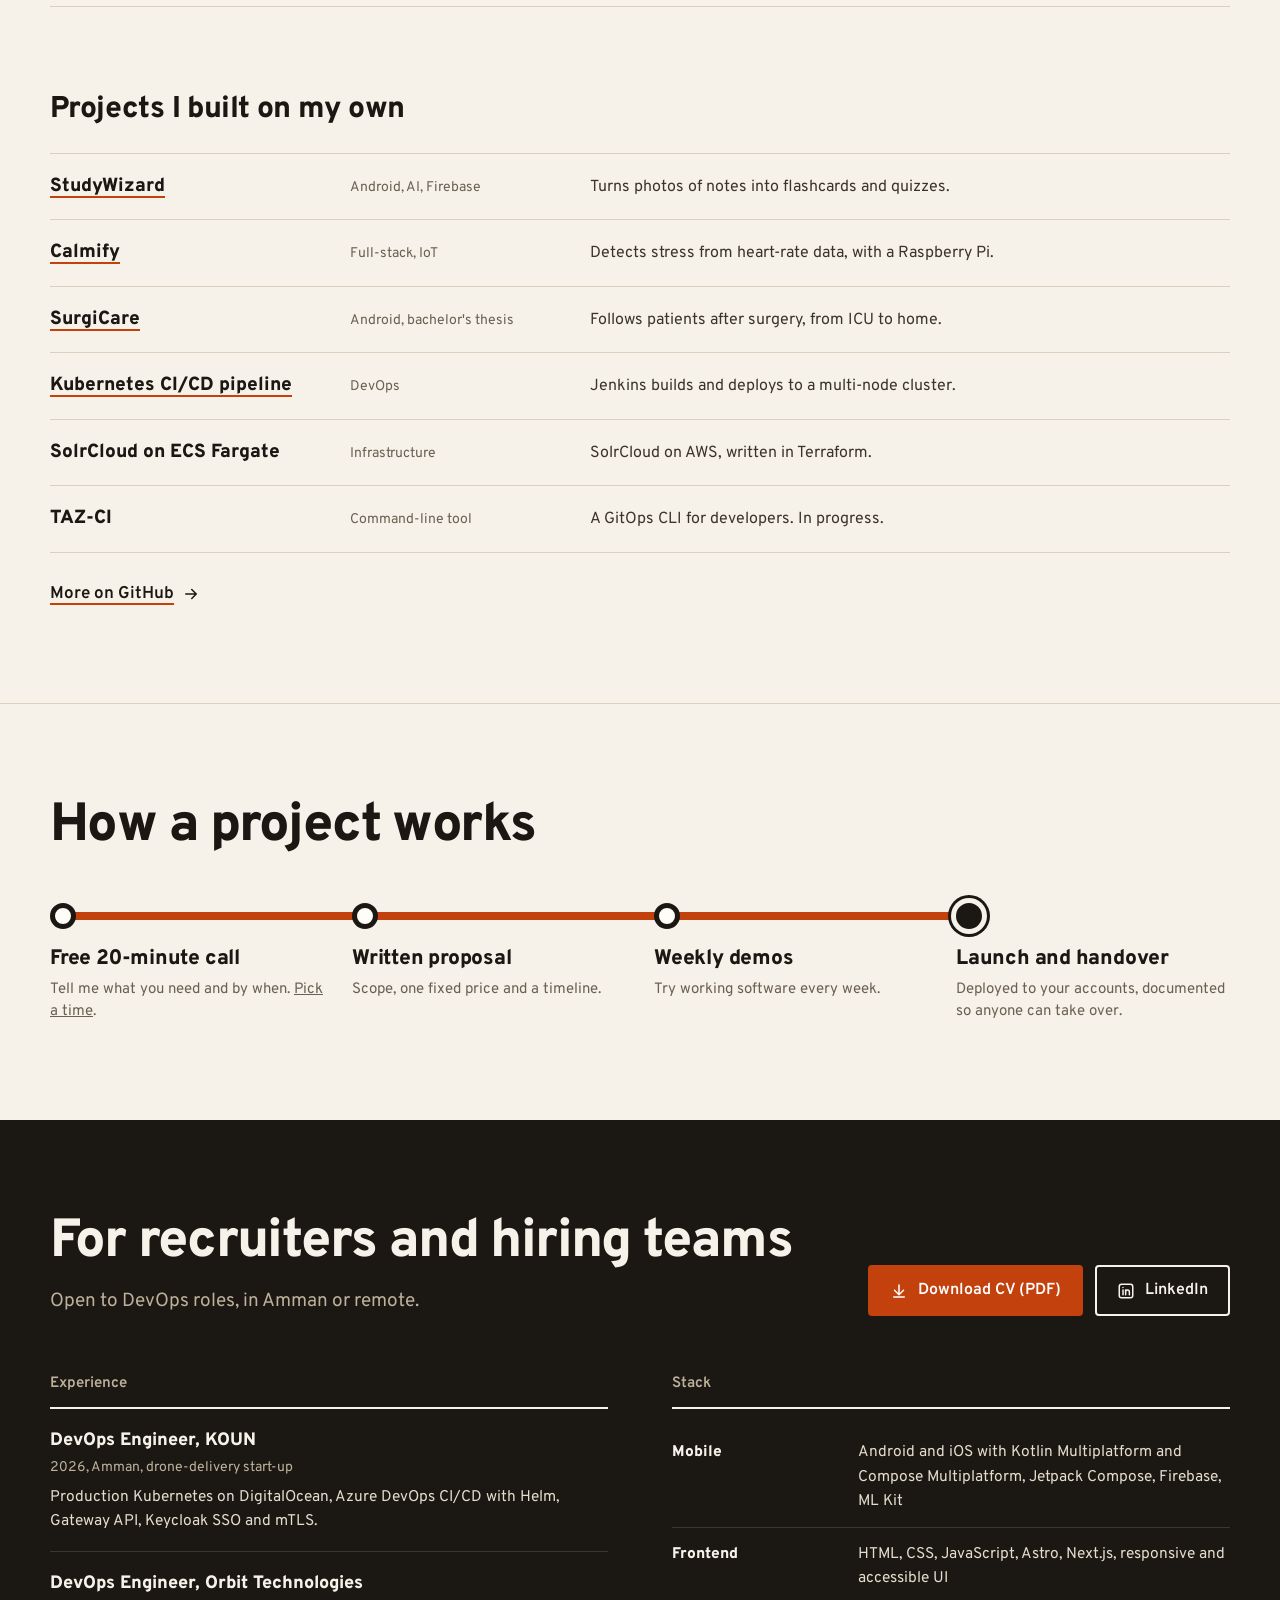
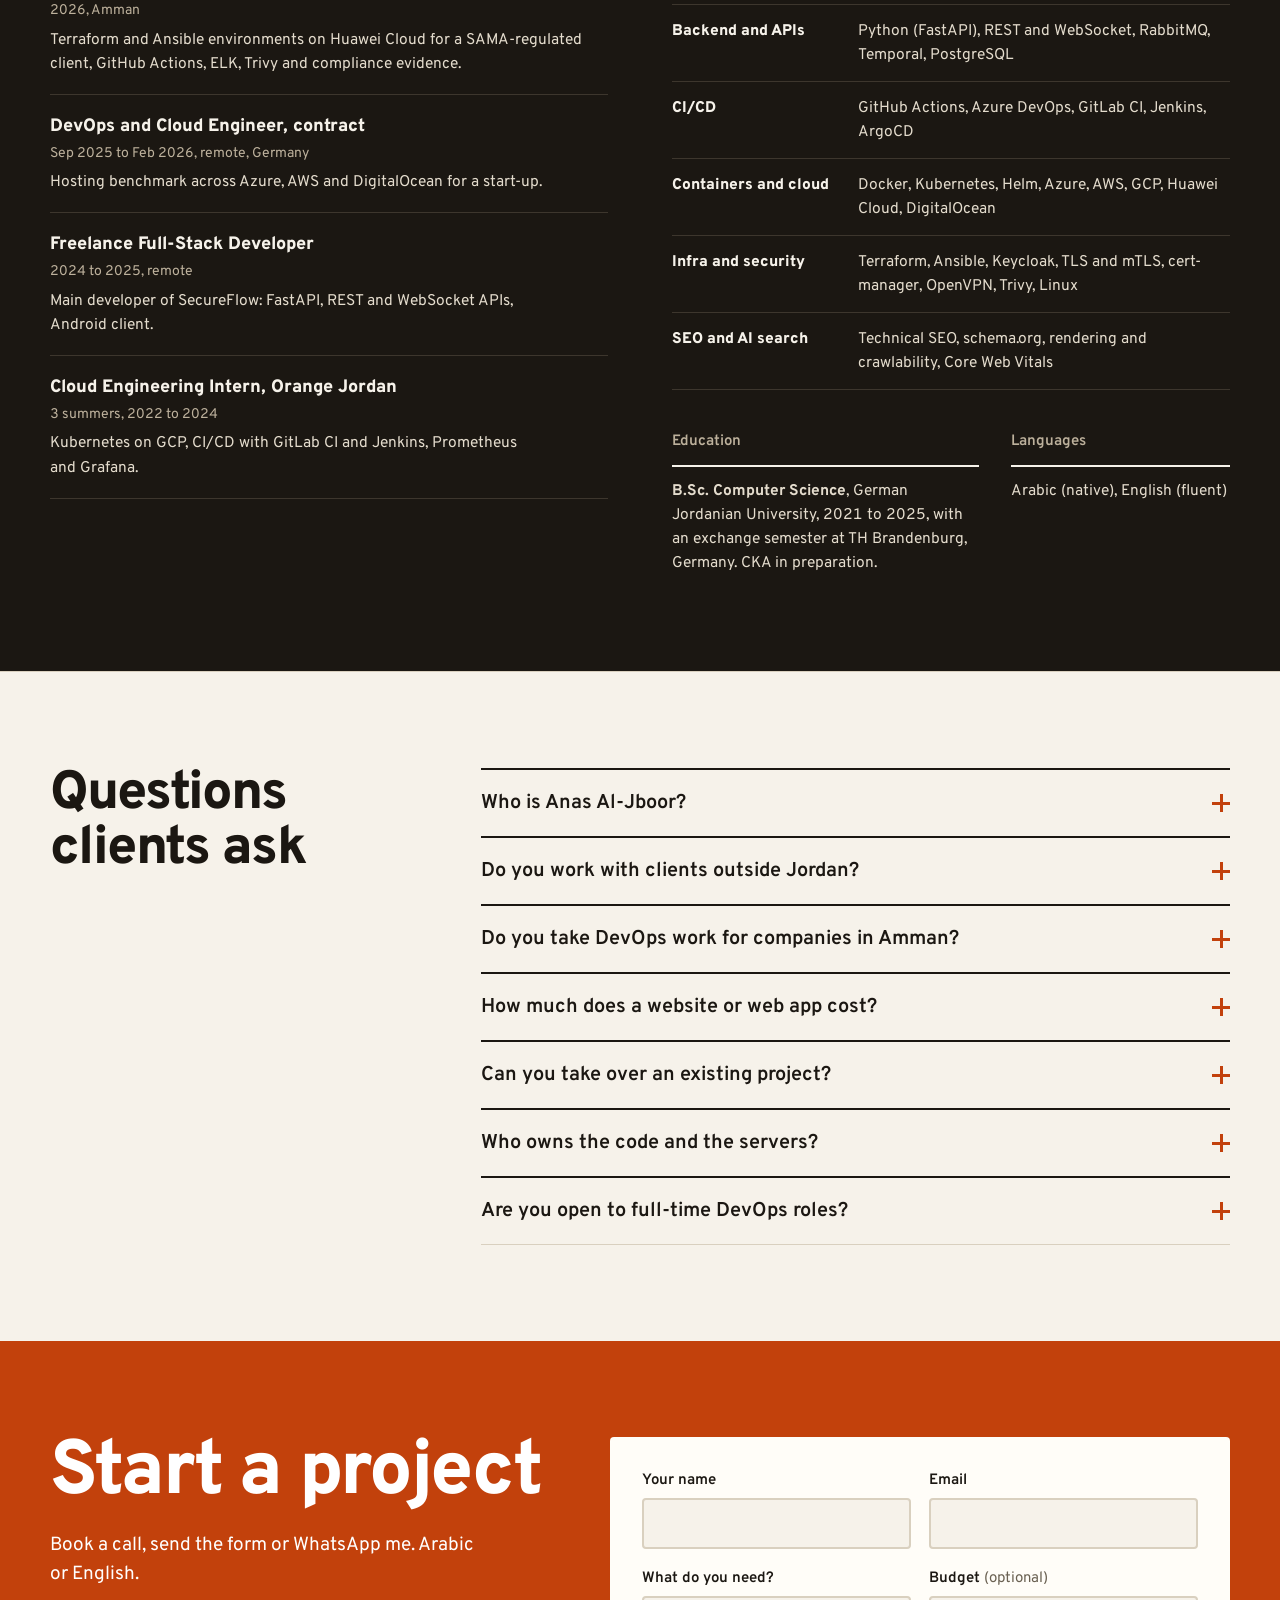
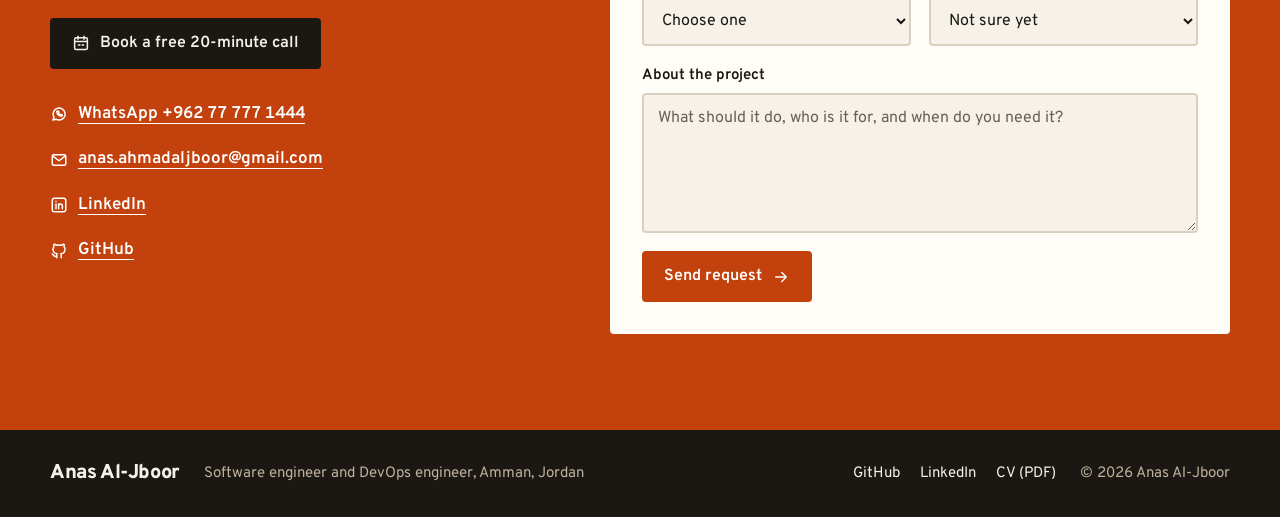
==== commit bbf49689: "Show KOUN as past experience and open to DevOps roles only KOUN returns to the Work cases and experi" ====
--- a/index.html
+++ b/index.html
@@ -53,9 +53,6 @@
           "skills": "Kubernetes, Helm, CI/CD, Terraform, Ansible, Docker, GitHub Actions, Azure DevOps"
         },
         "workLocation": { "@type": "Place", "name": "Amman, Jordan", "address": { "@type": "PostalAddress", "addressLocality": "Amman", "addressRegion": "Amman Governorate", "addressCountry": "JO" } },
-        "worksFor": [
-          { "@type": "Organization", "name": "Orbit Technologies" }
-        ],
         "address": { "@type": "PostalAddress", "addressLocality": "Amman", "addressRegion": "Amman Governorate", "addressCountry": "JO" },
         "alumniOf": { "@type": "CollegeOrUniversity", "name": "German Jordanian University" },
         "knowsLanguage": ["ar", "en"],
@@ -132,11 +129,11 @@
         "mainEntity": [
           { "@type": "Question", "name": "Who is Anas Al-Jboor?", "acceptedAnswer": { "@type": "Answer", "text": "Anas Al-Jboor is a software engineer and DevOps engineer based in Amman, Jordan. He builds websites, web apps, Android and iOS apps and cloud setups for businesses. He holds a B.Sc. in Computer Science from the German Jordanian University and works in Arabic and English." } },
           { "@type": "Question", "name": "Do you work with clients outside Jordan?", "acceptedAnswer": { "@type": "Answer", "text": "Yes. Most clients are in Jordan, the Gulf and Europe, and our working hours overlap." } },
-          { "@type": "Question", "name": "Do you take DevOps work for companies in Amman?", "acceptedAnswer": { "@type": "Answer", "text": "Yes. I work as a DevOps engineer in Amman, on-site or remote. I have run production Kubernetes with Helm and Azure DevOps pipelines, and at Orbit Technologies I build Terraform and Ansible environments for a SAMA-regulated client. Most setups take 1 to 4 weeks." } },
+          { "@type": "Question", "name": "Do you take DevOps work for companies in Amman?", "acceptedAnswer": { "@type": "Answer", "text": "Yes. I work as a DevOps engineer in Amman, on-site or remote. At KOUN I ran production Kubernetes with Helm and Azure DevOps pipelines, and at Orbit Technologies I built Terraform and Ansible environments for a SAMA-regulated client. Most setups take 1 to 4 weeks." } },
           { "@type": "Question", "name": "How much does a website or web app cost?", "acceptedAnswer": { "@type": "Answer", "text": "It depends on the scope. After a short call you get a written proposal with one fixed price." } },
           { "@type": "Question", "name": "Can you take over an existing project?", "acceptedAnswer": { "@type": "Answer", "text": "Yes. I review the code and hosting first, then take over builds, deploys and fixes." } },
           { "@type": "Question", "name": "Who owns the code and the servers?", "acceptedAnswer": { "@type": "Answer", "text": "You do. Code and hosting live in your accounts, documented so another developer can take over." } },
-          { "@type": "Question", "name": "Are you open to full-time roles?", "acceptedAnswer": { "@type": "Answer", "text": "Yes, for full-stack and DevOps roles, on-site in Amman or remote. My CV is at anasaljboor.com/cv.pdf." } }
+          { "@type": "Question", "name": "Are you open to full-time DevOps roles?", "acceptedAnswer": { "@type": "Answer", "text": "Yes, for DevOps roles, on-site in Amman or remote. My CV is at anasaljboor.com/cv.pdf." } }
         ]
       }
     ]
@@ -352,7 +349,15 @@
 
         <div class="cases">
           <article class="case">
-            <p class="case-where"><strong>Orbit Technologies</strong>Client regulated by SAMA, the Saudi central bank<br />Present</p>
+            <p class="case-where"><strong>KOUN</strong>Drone-delivery start-up, Amman<br />2026</p>
+            <div>
+              <h3>Production Kubernetes for a delivery platform</h3>
+              <p>Five apps on one shared Helm chart behind a single gateway with automatic TLS. Azure DevOps pipelines build and deploy every change.</p>
+              <p class="stack">Kubernetes, Helm, Azure DevOps, Cilium, cert-manager, Grafana, Loki</p>
+            </div>
+          </article>
+          <article class="case">
+            <p class="case-where"><strong>Orbit Technologies</strong>Client regulated by SAMA, the Saudi central bank<br />2026</p>
             <div>
               <h3>Cloud for a bank-regulated client</h3>
               <p>Production and staging on about 13 servers, built with Terraform and Ansible. Staging is reachable only over VPN. Logging, security scans and the evidence for a SAMA audit.</p>
@@ -427,7 +432,7 @@
         <div class="about-head">
           <div>
             <h2 id="about-title">For recruiters and hiring teams</h2>
-            <p class="sub">Open to full-stack and DevOps roles, in Amman or remote.</p>
+            <p class="sub">Open to DevOps roles, in Amman or remote.</p>
           </div>
           <div class="about-ctas">
             <a class="btn" href="/cv.pdf" target="_blank" rel="noopener"><svg class="ic" aria-hidden="true"><use href="#i-down"/></svg> Download CV (PDF)</a>
@@ -438,7 +443,8 @@
           <div>
             <h3 class="col-title">Experience</h3>
             <ol class="jobs">
-              <li><h4>DevOps Engineer, Orbit Technologies</h4><p class="meta">Apr 2026 to present, Amman</p><p>Terraform and Ansible environments on Huawei Cloud for a SAMA-regulated client, GitHub Actions, ELK, Trivy and compliance evidence.</p></li>
+              <li><h4>DevOps Engineer, KOUN</h4><p class="meta">2026, Amman, drone-delivery start-up</p><p>Production Kubernetes on DigitalOcean, Azure DevOps CI/CD with Helm, Gateway API, Keycloak SSO and mTLS.</p></li>
+              <li><h4>DevOps Engineer, Orbit Technologies</h4><p class="meta">2026, Amman</p><p>Terraform and Ansible environments on Huawei Cloud for a SAMA-regulated client, GitHub Actions, ELK, Trivy and compliance evidence.</p></li>
               <li><h4>DevOps and Cloud Engineer, contract</h4><p class="meta">Sep 2025 to Feb 2026, remote, Germany</p><p>Hosting benchmark across Azure, AWS and DigitalOcean for a start-up.</p></li>
               <li><h4>Freelance Full-Stack Developer</h4><p class="meta">2024 to 2025, remote</p><p>Main developer of SecureFlow: FastAPI, REST and WebSocket APIs, Android client.</p></li>
               <li><h4>Cloud Engineering Intern, Orange Jordan</h4><p class="meta">3 summers, 2022 to 2024</p><p>Kubernetes on GCP, CI/CD with GitLab CI and Jenkins, Prometheus and Grafana.</p></li>
@@ -485,7 +491,7 @@
           </details>
           <details>
             <summary><h3>Do you take DevOps work for companies in Amman?</h3></summary>
-            <p>Yes. I work as a DevOps engineer in Amman, on-site or remote. I have run production Kubernetes with Helm and Azure DevOps pipelines, and at Orbit Technologies I build Terraform and Ansible environments for a SAMA-regulated client. Most setups take 1 to 4 weeks.</p>
+            <p>Yes. I work as a DevOps engineer in Amman, on-site or remote. At KOUN I ran production Kubernetes with Helm and Azure DevOps pipelines, and at Orbit Technologies I built Terraform and Ansible environments for a SAMA-regulated client. Most setups take 1 to 4 weeks.</p>
           </details>
           <details>
             <summary><h3>How much does a website or web app cost?</h3></summary>
@@ -500,8 +506,8 @@
             <p>You do. Code and hosting live in your accounts, documented so another developer can take over.</p>
           </details>
           <details>
-            <summary><h3>Are you open to full-time roles?</h3></summary>
-            <p>Yes, for full-stack and DevOps roles, on-site in Amman or remote. <a href="/cv.pdf" target="_blank" rel="noopener">Download my CV</a>.</p>
+            <summary><h3>Are you open to full-time DevOps roles?</h3></summary>
+            <p>Yes, for DevOps roles, on-site in Amman or remote. <a href="/cv.pdf" target="_blank" rel="noopener">Download my CV</a>.</p>
           </details>
         </div>
       </div>
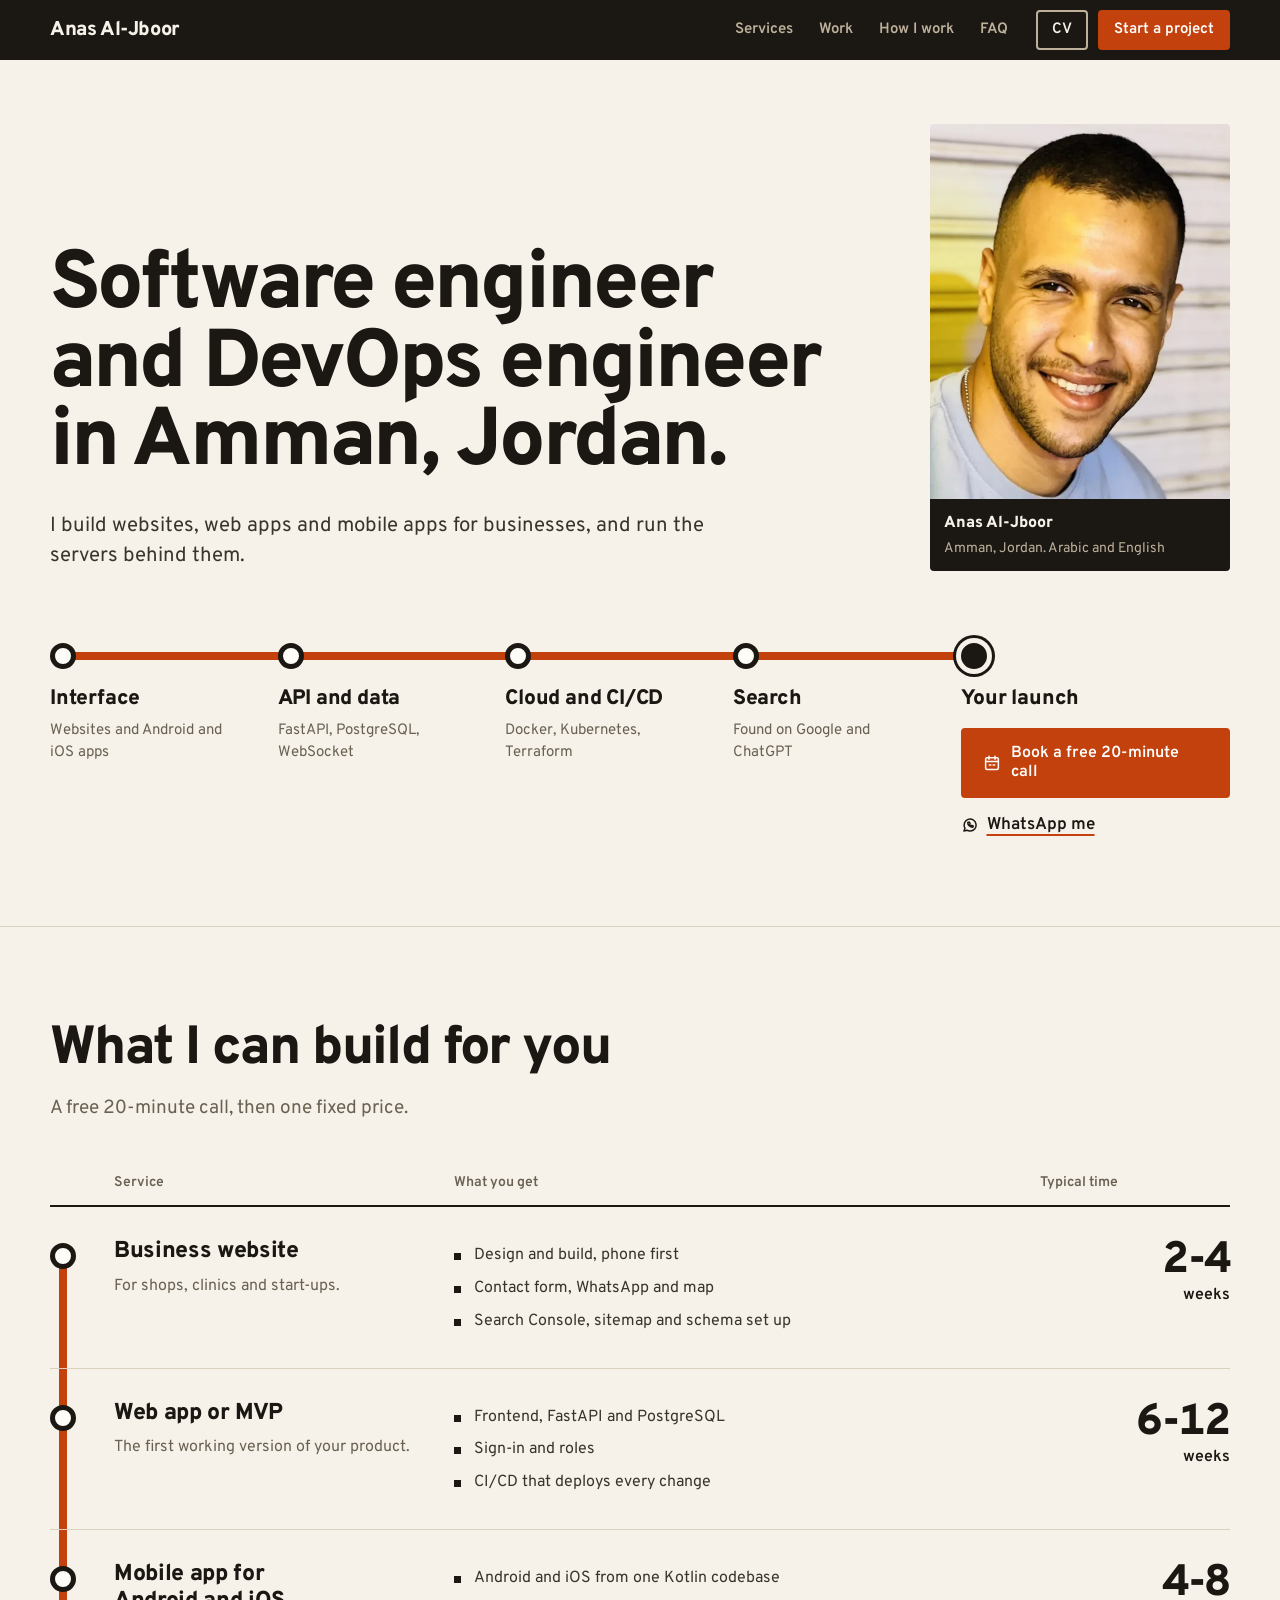
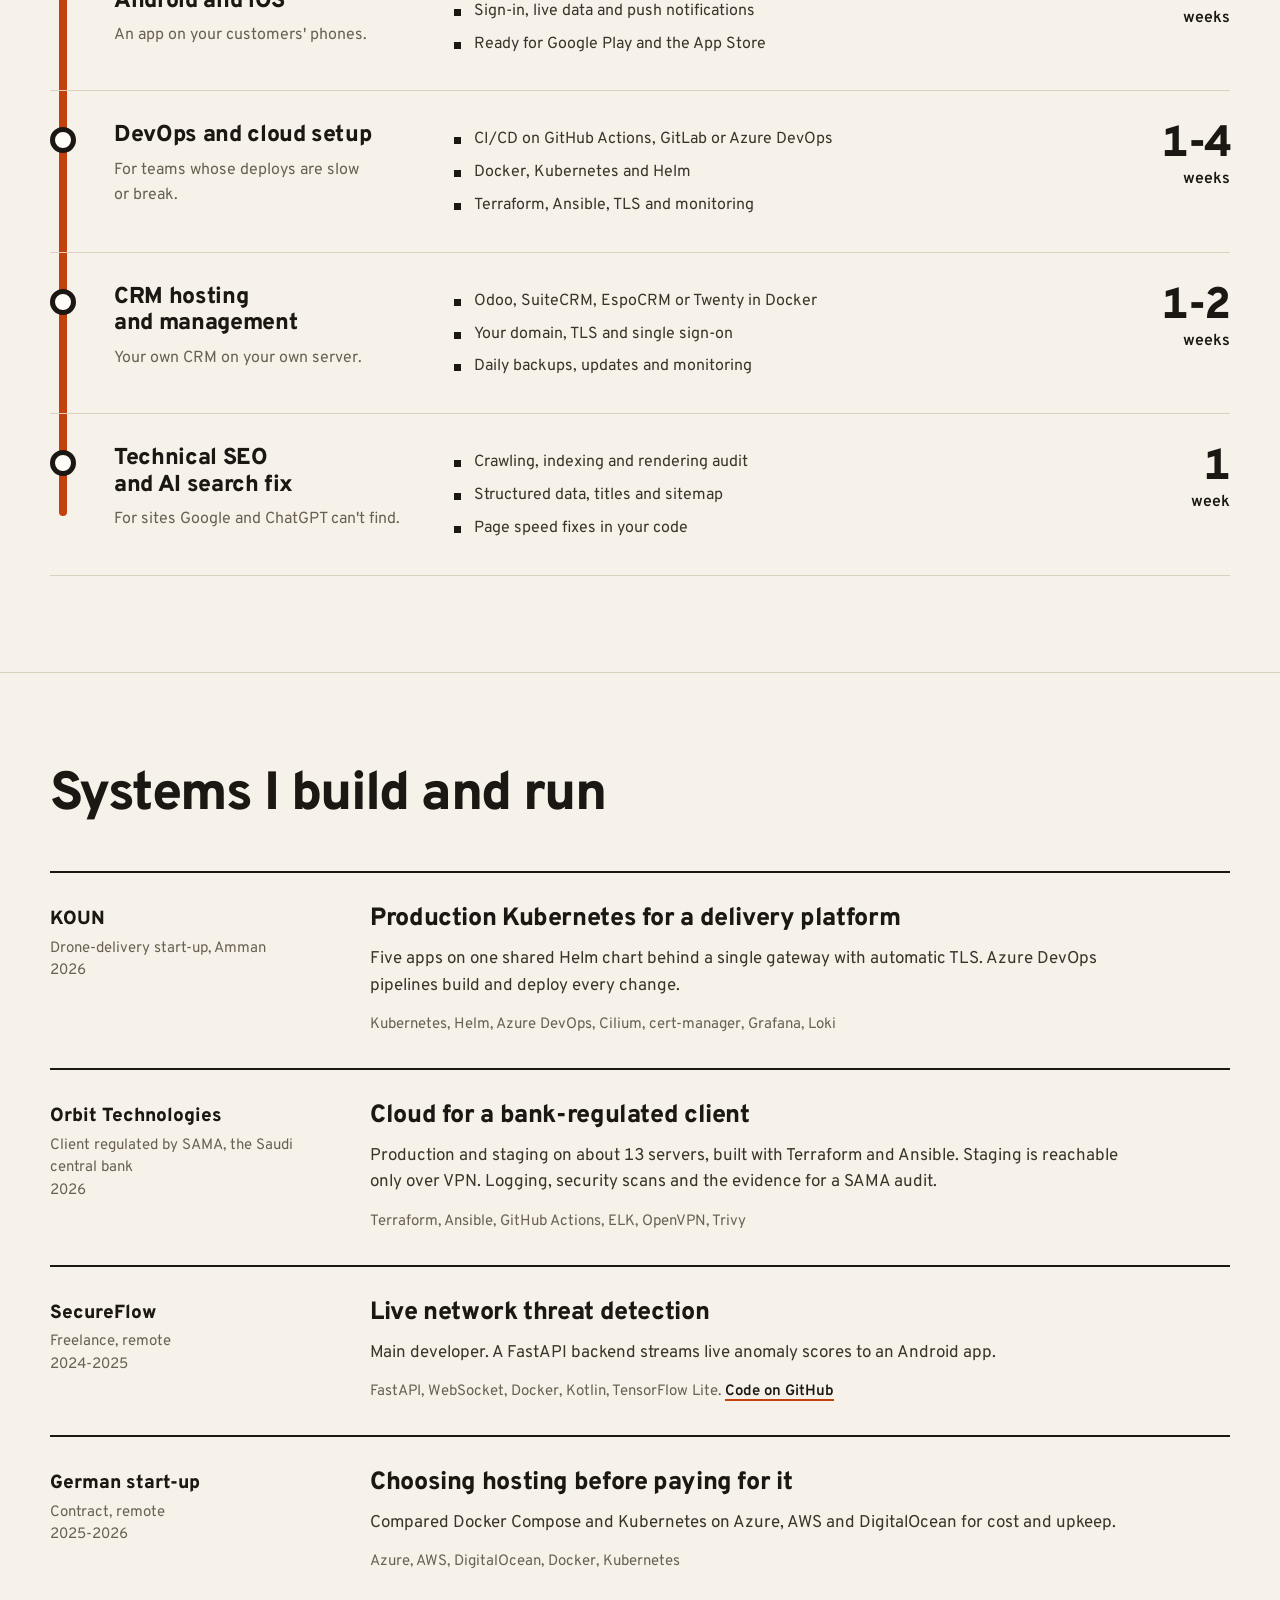
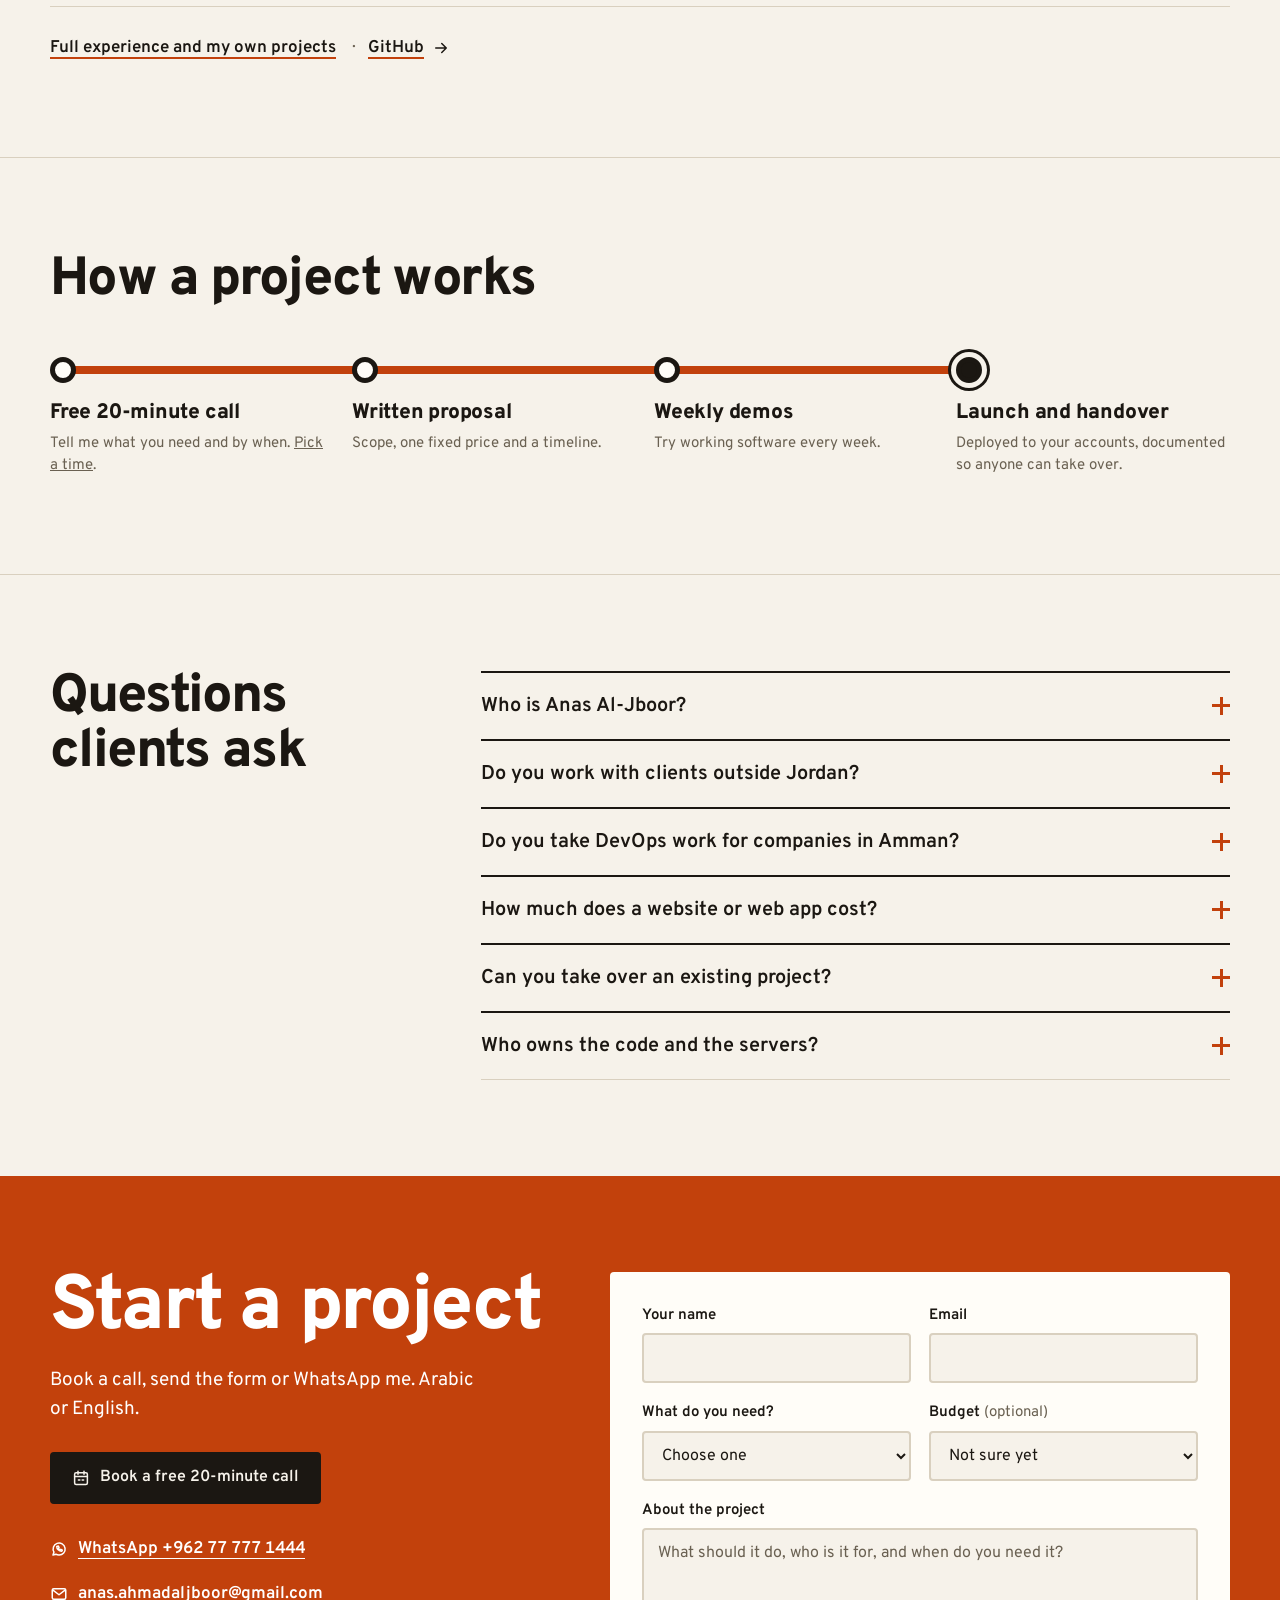
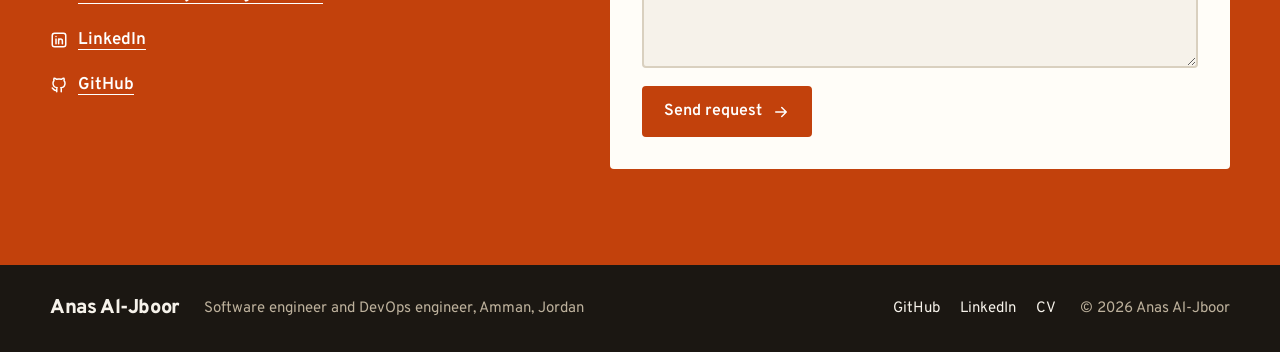
==== commit fbf23ed2: "Move CV content to its own /cv page The home page now sells services only. Experience, stack, educat" ====
--- a/index.html
+++ b/index.html
@@ -32,7 +32,7 @@
   <link rel="preconnect" href="https://fonts.googleapis.com" />
   <link rel="preconnect" href="https://fonts.gstatic.com" crossorigin />
   <link href="https://fonts.googleapis.com/css2?family=Overpass:ital,wght@0,400;0,600;0,800;1,400&display=swap" rel="stylesheet" />
-  <link rel="stylesheet" href="/style.css?v=2026-11-28-nav-cv" />
+  <link rel="stylesheet" href="/style.css?v=2026-11-28-cv-page" />
   <script type="application/ld+json">
   {
     "@context": "https://schema.org",
@@ -132,8 +132,7 @@
           { "@type": "Question", "name": "Do you take DevOps work for companies in Amman?", "acceptedAnswer": { "@type": "Answer", "text": "Yes. I work as a DevOps engineer in Amman, on-site or remote. At KOUN I ran production Kubernetes with Helm and Azure DevOps pipelines, and at Orbit Technologies I built Terraform and Ansible environments for a SAMA-regulated client. Most setups take 1 to 4 weeks." } },
           { "@type": "Question", "name": "How much does a website or web app cost?", "acceptedAnswer": { "@type": "Answer", "text": "It depends on the scope. After a short call you get a written proposal with one fixed price." } },
           { "@type": "Question", "name": "Can you take over an existing project?", "acceptedAnswer": { "@type": "Answer", "text": "Yes. I review the code and hosting first, then take over builds, deploys and fixes." } },
-          { "@type": "Question", "name": "Who owns the code and the servers?", "acceptedAnswer": { "@type": "Answer", "text": "You do. Code and hosting live in your accounts, documented so another developer can take over." } },
-          { "@type": "Question", "name": "Are you open to full-time DevOps roles?", "acceptedAnswer": { "@type": "Answer", "text": "Yes, for DevOps roles, on-site in Amman or remote. My CV is at anasaljboor.com/cv.pdf." } }
+          { "@type": "Question", "name": "Who owns the code and the servers?", "acceptedAnswer": { "@type": "Answer", "text": "You do. Code and hosting live in your accounts, documented so another developer can take over." } }
         ]
       }
     ]
@@ -170,11 +169,10 @@
         <a href="#services">Services</a>
         <a href="#work">Work</a>
         <a href="#process">How I work</a>
-        <a href="#about">For recruiters</a>
         <a href="#faq">FAQ</a>
       </nav>
       <div class="nav-ctas">
-        <a class="btn small ghost" href="/cv.pdf" target="_blank" rel="noopener">CV</a>
+        <a class="btn small ghost" href="/cv">CV</a>
         <a class="btn small" href="#contact">Start a project</a>
       </div>
     </div>
@@ -382,16 +380,7 @@
           </article>
         </div>
 
-        <h3 class="sub-head">Projects I built on my own</h3>
-        <ul class="projects">
-          <li><a href="https://github.com/anasaljboor/StudyWizard" target="_blank" rel="noopener">StudyWizard</a><span class="kind">Android, AI, Firebase</span><span class="desc">Turns photos of notes into flashcards and quizzes.</span></li>
-          <li><a href="https://github.com/anasaljboor/Calmify" target="_blank" rel="noopener">Calmify</a><span class="kind">Full-stack, IoT</span><span class="desc">Detects stress from heart-rate data, with a Raspberry Pi.</span></li>
-          <li><a href="https://github.com/anasaljboor/SurgiCare" target="_blank" rel="noopener">SurgiCare</a><span class="kind">Android, bachelor's thesis</span><span class="desc">Follows patients after surgery, from ICU to home.</span></li>
-          <li><a href="https://github.com/anasaljboor/devops-k8s-jenkins" target="_blank" rel="noopener">Kubernetes CI/CD pipeline</a><span class="kind">DevOps</span><span class="desc">Jenkins builds and deploys to a multi-node cluster.</span></li>
-          <li><span class="title">SolrCloud on ECS Fargate</span><span class="kind">Infrastructure</span><span class="desc">SolrCloud on AWS, written in Terraform.</span></li>
-          <li><span class="title">TAZ-CI</span><span class="kind">Command-line tool</span><span class="desc">A GitOps CLI for developers. In progress.</span></li>
-        </ul>
-        <p class="more-row"><a class="text-link" href="https://github.com/anasaljboor" target="_blank" rel="noopener">More on GitHub <svg class="ic" aria-hidden="true"><use href="#i-arrow"/></svg></a></p>
+        <p class="more-row"><a class="text-link" href="/cv">Full experience and my own projects</a> <span class="sep" aria-hidden="true">·</span> <a class="text-link" href="https://github.com/anasaljboor" target="_blank" rel="noopener">GitHub <svg class="ic" aria-hidden="true"><use href="#i-arrow"/></svg></a></p>
       </div>
     </section>
 
@@ -423,56 +412,6 @@
             <p class="stop-note">Deployed to your accounts, documented so anyone can take over.</p>
           </li>
         </ol>
-      </div>
-    </section>
-
-    <!-- ───────── RECRUITERS ───────── -->
-    <section id="about" class="band" aria-labelledby="about-title">
-      <div class="wrap">
-        <div class="about-head">
-          <div>
-            <h2 id="about-title">For recruiters and hiring teams</h2>
-            <p class="sub">Open to DevOps roles, in Amman or remote.</p>
-          </div>
-          <div class="about-ctas">
-            <a class="btn" href="/cv.pdf" target="_blank" rel="noopener"><svg class="ic" aria-hidden="true"><use href="#i-down"/></svg> Download CV (PDF)</a>
-            <a class="btn ghost" href="https://www.linkedin.com/in/anas-al-jboor" target="_blank" rel="noopener"><svg class="ic" aria-hidden="true"><use href="#i-in"/></svg> LinkedIn</a>
-          </div>
-        </div>
-        <div class="two-col">
-          <div>
-            <h3 class="col-title">Experience</h3>
-            <ol class="jobs">
-              <li><h4>DevOps Engineer, KOUN</h4><p class="meta">2026, Amman, drone-delivery start-up</p><p>Production Kubernetes on DigitalOcean, Azure DevOps CI/CD with Helm, Gateway API, Keycloak SSO and mTLS.</p></li>
-              <li><h4>DevOps Engineer, Orbit Technologies</h4><p class="meta">2026, Amman</p><p>Terraform and Ansible environments on Huawei Cloud for a SAMA-regulated client, GitHub Actions, ELK, Trivy and compliance evidence.</p></li>
-              <li><h4>DevOps and Cloud Engineer, contract</h4><p class="meta">Sep 2025 to Feb 2026, remote, Germany</p><p>Hosting benchmark across Azure, AWS and DigitalOcean for a start-up.</p></li>
-              <li><h4>Freelance Full-Stack Developer</h4><p class="meta">2024 to 2025, remote</p><p>Main developer of SecureFlow: FastAPI, REST and WebSocket APIs, Android client.</p></li>
-              <li><h4>Cloud Engineering Intern, Orange Jordan</h4><p class="meta">3 summers, 2022 to 2024</p><p>Kubernetes on GCP, CI/CD with GitLab CI and Jenkins, Prometheus and Grafana.</p></li>
-            </ol>
-          </div>
-          <div>
-            <h3 class="col-title">Stack</h3>
-            <dl class="skills">
-              <div><dt>Mobile</dt><dd>Android and iOS with Kotlin Multiplatform and Compose Multiplatform, Jetpack Compose, Firebase, ML Kit</dd></div>
-              <div><dt>Frontend</dt><dd>HTML, CSS, JavaScript, Astro, Next.js, responsive and accessible UI</dd></div>
-              <div><dt>Backend and APIs</dt><dd>Python (FastAPI), REST and WebSocket, RabbitMQ, Temporal, PostgreSQL</dd></div>
-              <div><dt>CI/CD</dt><dd>GitHub Actions, Azure DevOps, GitLab CI, Jenkins, ArgoCD</dd></div>
-              <div><dt>Containers and cloud</dt><dd>Docker, Kubernetes, Helm, Azure, AWS, GCP, Huawei Cloud, DigitalOcean</dd></div>
-              <div><dt>Infra and security</dt><dd>Terraform, Ansible, Keycloak, TLS and mTLS, cert-manager, OpenVPN, Trivy, Linux</dd></div>
-              <div><dt>SEO and AI search</dt><dd>Technical SEO, schema.org, rendering and crawlability, Core Web Vitals</dd></div>
-            </dl>
-            <div class="edu">
-              <div>
-                <h3 class="col-title">Education</h3>
-                <p><strong>B.Sc. Computer Science</strong>, German Jordanian University, 2021 to 2025, with an exchange semester at TH Brandenburg, Germany. CKA in preparation.</p>
-              </div>
-              <div>
-                <h3 class="col-title">Languages</h3>
-                <p>Arabic (native), English (fluent)</p>
-              </div>
-            </div>
-          </div>
-        </div>
       </div>
     </section>
 
@@ -504,10 +443,6 @@
           <details>
             <summary><h3>Who owns the code and the servers?</h3></summary>
             <p>You do. Code and hosting live in your accounts, documented so another developer can take over.</p>
-          </details>
-          <details>
-            <summary><h3>Are you open to full-time DevOps roles?</h3></summary>
-            <p>Yes, for DevOps roles, on-site in Amman or remote. <a href="/cv.pdf" target="_blank" rel="noopener">Download my CV</a>.</p>
           </details>
         </div>
       </div>
@@ -581,7 +516,7 @@
       <nav class="foot-links" aria-label="Footer">
         <a href="https://github.com/anasaljboor" target="_blank" rel="noopener">GitHub</a>
         <a href="https://www.linkedin.com/in/anas-al-jboor" target="_blank" rel="noopener">LinkedIn</a>
-        <a href="/cv.pdf" target="_blank" rel="noopener">CV (PDF)</a>
+        <a href="/cv">CV</a>
       </nav>
       <span class="copy">© <span id="y">2026</span> Anas Al-Jboor</span>
     </div>
--- a/style.css
+++ b/style.css
@@ -178,6 +178,13 @@
 .edu { display: grid; grid-template-columns: 1.4fr 1fr; gap: 32px; margin-top: 40px; }
 .edu p { margin-top: 12px; font-size: 15.5px; color: #e4dccd; }
 
+/* ── cv page ── */
+.cv-intro { padding: 72px 0 64px; }
+.cv-intro h1 { font-size: clamp(44px, 6vw, 80px); line-height: .96; font-weight: 800; letter-spacing: -0.03em; }
+.cv-intro .about-head { margin-bottom: 0; }
+#projects .sub-head { margin-top: 0; }
+.sep { margin: 0 12px; color: var(--muted); }
+
 /* ── faq ── */
 .faq-grid { display: grid; grid-template-columns: minmax(0, 1fr) minmax(0, 2fr); gap: 56px; }
 .faq details { border-top: 2px solid var(--ink); }
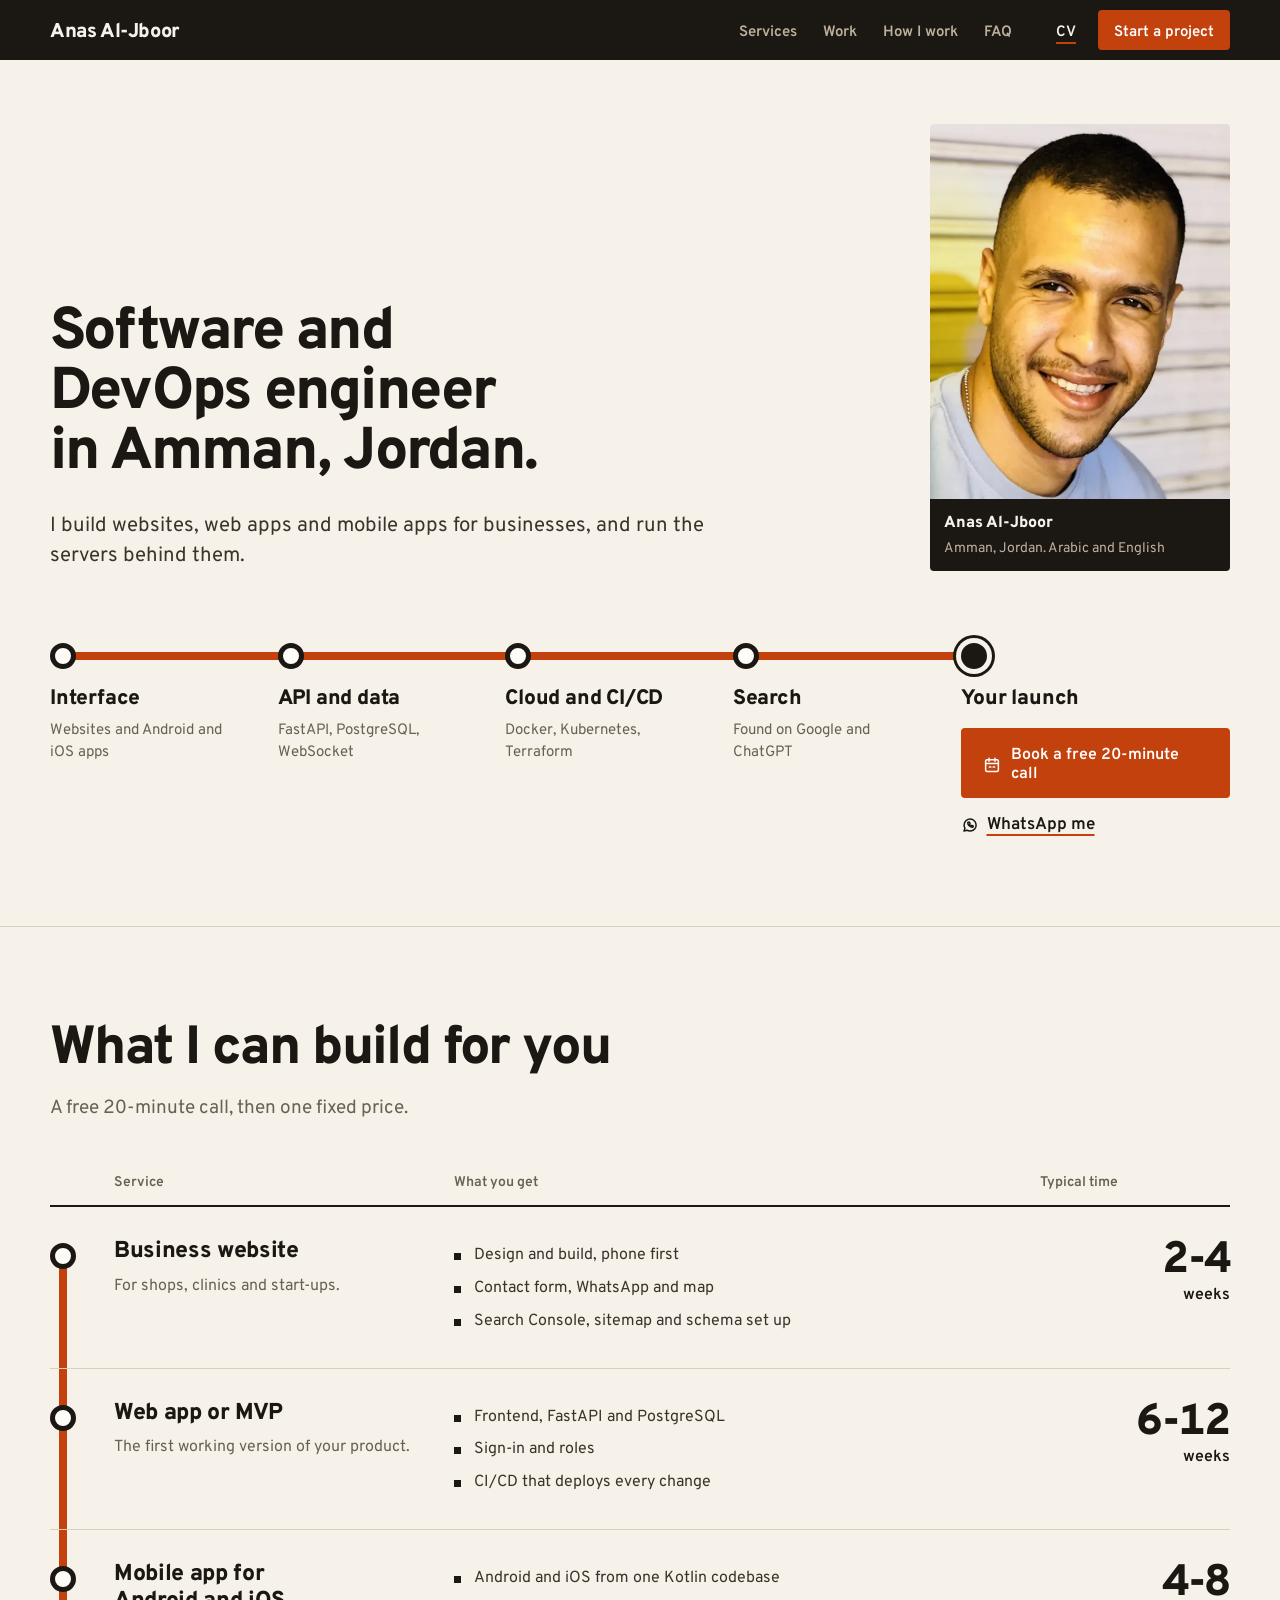
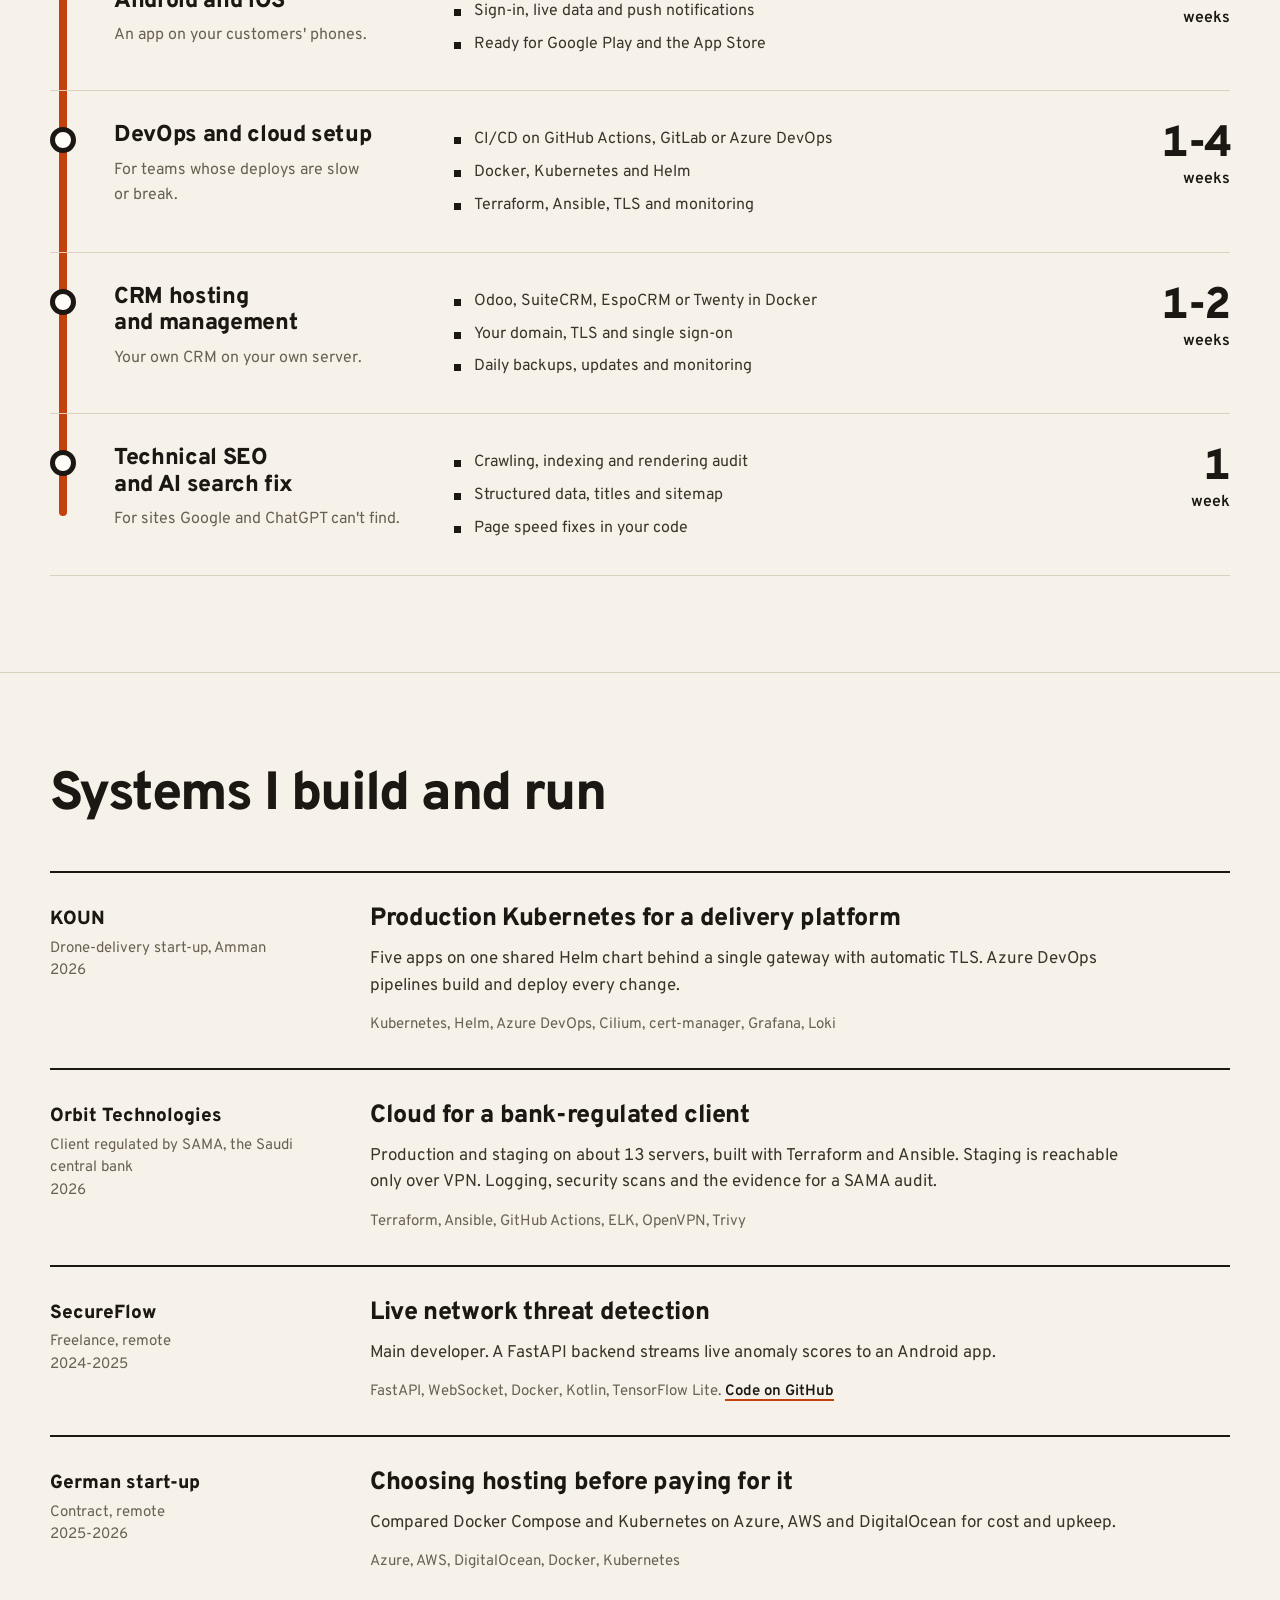
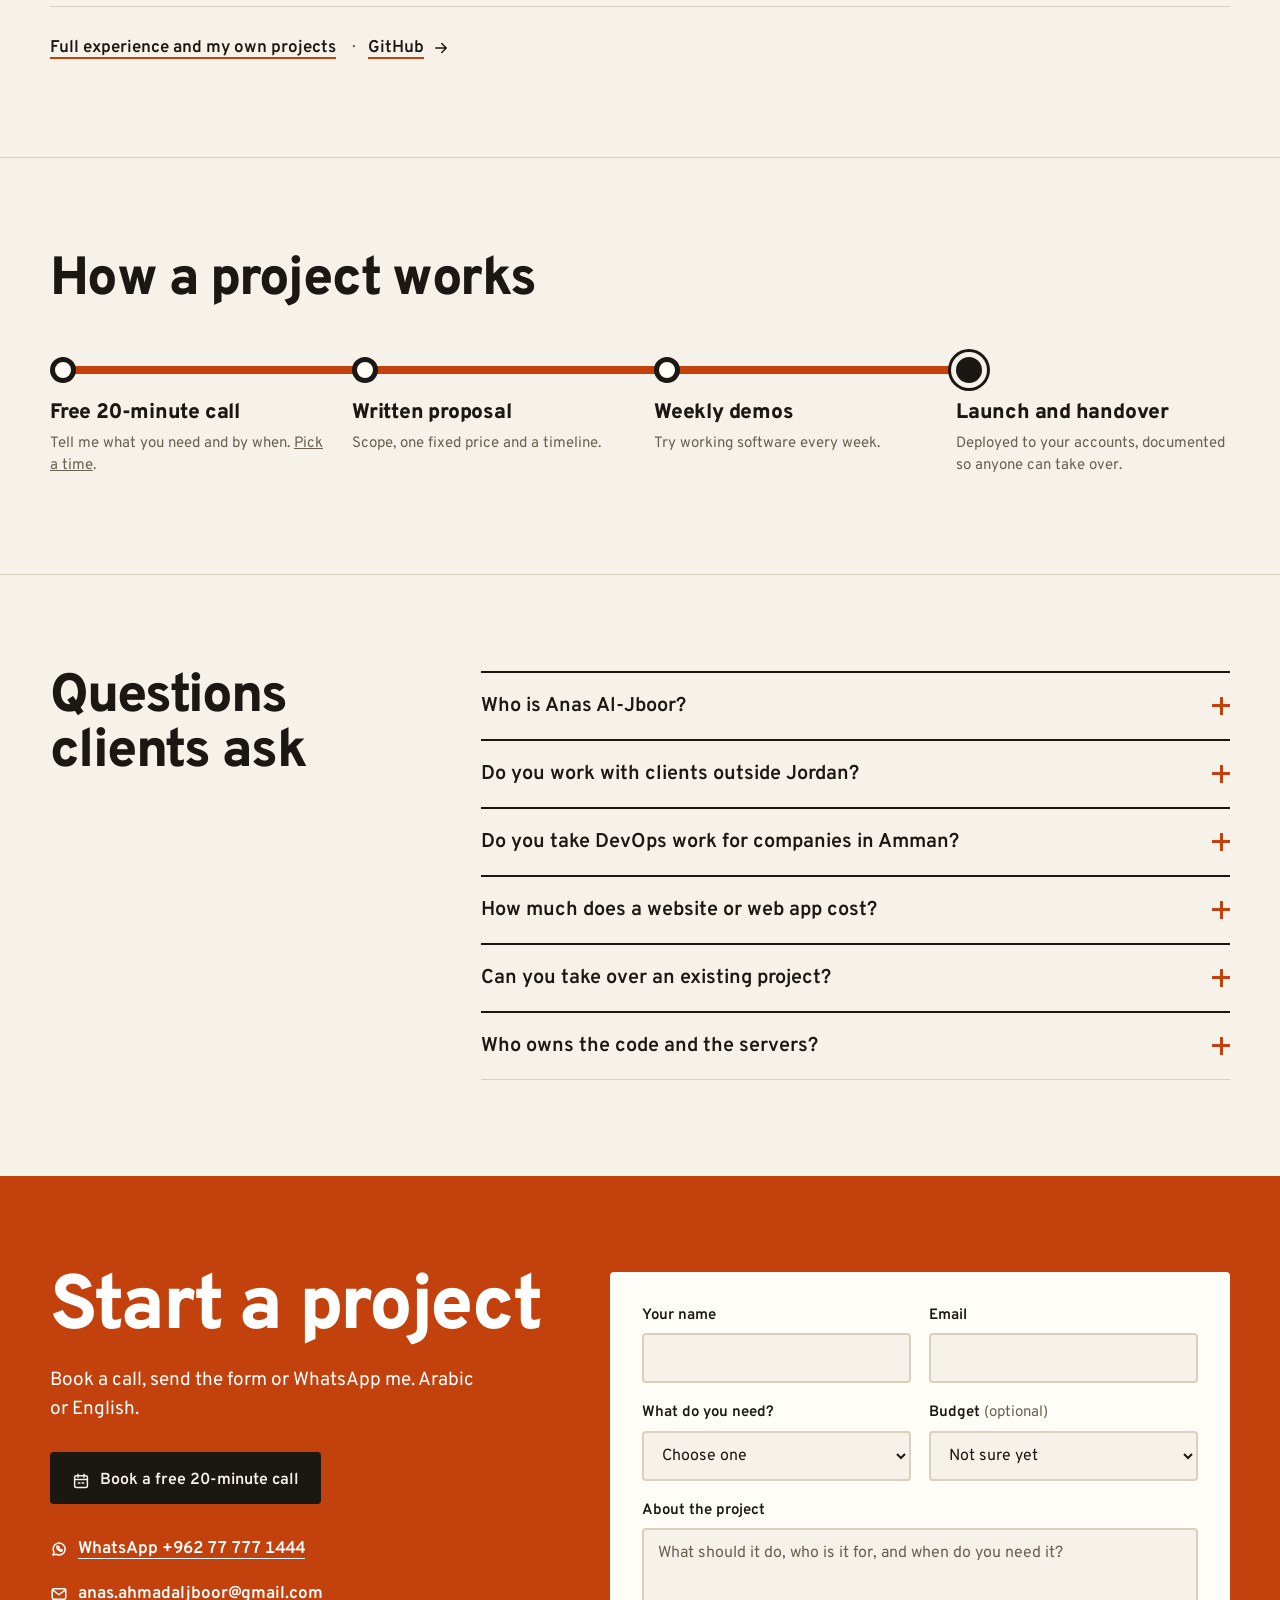
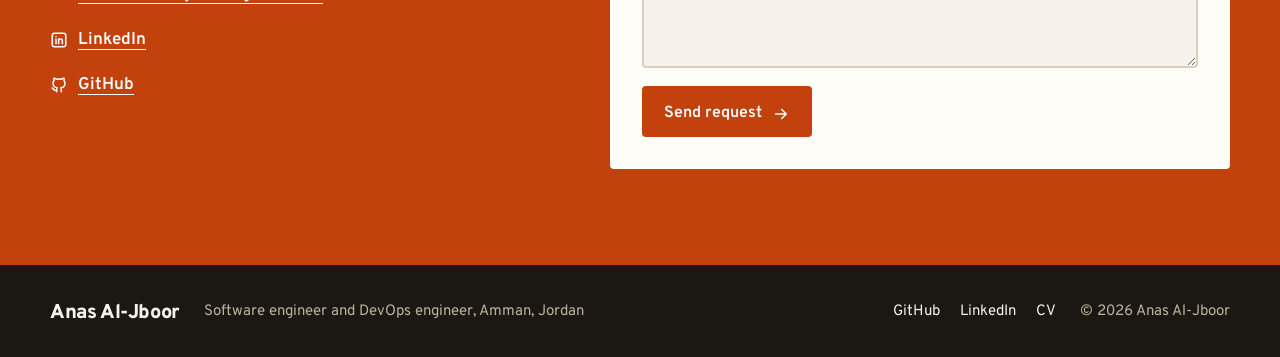
==== commit 93010959: "Centre nav and button text, make CV a plain link, lighten the hero title Overpass sits high in its l" ====
--- a/index.html
+++ b/index.html
@@ -32,7 +32,7 @@
   <link rel="preconnect" href="https://fonts.googleapis.com" />
   <link rel="preconnect" href="https://fonts.gstatic.com" crossorigin />
   <link href="https://fonts.googleapis.com/css2?family=Overpass:ital,wght@0,400;0,600;0,800;1,400&display=swap" rel="stylesheet" />
-  <link rel="stylesheet" href="/style.css?v=2026-11-28-cv-page" />
+  <link rel="stylesheet" href="/style.css?v=2026-11-28-nav-align" />
   <script type="application/ld+json">
   {
     "@context": "https://schema.org",
@@ -172,7 +172,7 @@
         <a href="#faq">FAQ</a>
       </nav>
       <div class="nav-ctas">
-        <a class="btn small ghost" href="/cv">CV</a>
+        <a class="nav-link" href="/cv">CV</a>
         <a class="btn small" href="#contact">Start a project</a>
       </div>
     </div>
@@ -186,7 +186,7 @@
       <div class="wrap">
         <div class="hero-top">
           <div class="hero-copy">
-            <h1 id="hero-title">Software engineer and DevOps engineer in Amman, Jordan.</h1>
+            <h1 id="hero-title">Software and DevOps engineer in Amman, Jordan.</h1>
             <p class="lede">I build websites, web apps and mobile apps for businesses, and run the servers behind them.</p>
             <a class="btn mobile-cta" href="https://cal.com/anas-aljboor/20-minute-project-call" target="_blank" rel="noopener"><svg class="ic" aria-hidden="true"><use href="#i-cal"/></svg> Book a free 20-minute call</a>
           </div>
--- a/style.css
+++ b/style.css
@@ -47,20 +47,30 @@
 /* ── buttons and links ── */
 .btn {
   display: inline-flex; align-items: center; gap: 10px;
-  padding: 14px 20px; border: 2px solid var(--line); border-radius: var(--r);
+  padding: 16.5px 20px 11.5px; border: 2px solid var(--line); border-radius: var(--r);
   background: var(--line); color: var(--on-line);
   font: 600 16px/1.2 var(--sans); text-decoration: none; cursor: pointer;
   transition: background-color .18s, border-color .18s, transform .18s var(--ease);
 }
 .btn:hover { background: var(--line-hi); border-color: var(--line-hi); }
 .btn:active { transform: translateY(1px); }
-.btn.small { padding: 9px 14px; font-size: 15px; }
+.btn.small { padding: 11.5px 14px 6.5px; font-size: 15px; }
 .btn.ghost { background: transparent; color: var(--ink); border-color: var(--ink); }
 .btn.ghost:hover { background: var(--ink); color: var(--band-text); }
 .btn.ink { background: var(--ink); border-color: var(--ink); color: var(--band-text); }
 .btn.ink:hover { background: #000; border-color: #000; }
 .btn:disabled { opacity: .6; cursor: progress; }
 .btn.primary { /* 404 page */ }
+/* Overpass sits high in its line box, so buttons carry 2.5px more padding on
+   top than below. Nav text is trimmed to cap height and baseline so it centres
+   in the bar (older browsers get a nudge instead). */
+@supports (text-box: trim-both cap alphabetic) {
+  .brand, .links a, .nav-link { text-box: trim-both cap alphabetic; }
+}
+@supports not (text-box: trim-both cap alphabetic) {
+  .brand { padding-top: 5px; }
+  .links a, .nav-link { padding-top: 6px; }
+}
 .text-link {
   display: inline-flex; align-items: center; gap: 8px; font-weight: 600;
   text-decoration: underline; text-decoration-thickness: 2px; text-underline-offset: 5px; text-decoration-color: var(--line);
@@ -74,9 +84,13 @@
 .links { display: flex; gap: 26px; }
 .links a { color: var(--band-muted); text-decoration: none; font-size: 15px; font-weight: 600; }
 .links a:hover { color: var(--band-text); }
-.nav-ctas { display: flex; gap: 10px; }
-.nav .btn.ghost { color: var(--band-text); border-color: var(--band-muted); }
-.nav .btn.ghost:hover { background: var(--band-text); border-color: var(--band-text); color: var(--ink); }
+.links { margin-right: 16px; }
+.nav-ctas { display: flex; align-items: center; gap: 22px; }
+.nav-link {
+  color: var(--band-text); font-size: 15px; font-weight: 600;
+  text-decoration: underline; text-decoration-color: var(--line); text-decoration-thickness: 2px; text-underline-offset: 6px;
+}
+.nav-link:hover { text-decoration-color: var(--band-text); }
 .nav :focus-visible { outline-color: var(--band-text); }
 
 /* ── sections ── */
@@ -89,7 +103,7 @@
 /* ── hero ── */
 .hero { padding: 64px 0 88px; }
 .hero-top { display: grid; grid-template-columns: minmax(0, 1fr) 300px; gap: 56px; align-items: end; }
-.hero h1 { font-size: clamp(46px, 6.4vw, 92px); line-height: .96; font-weight: 800; letter-spacing: -0.035em; max-width: 11.5em; }
+.hero h1 { font-size: clamp(38px, 4.6vw, 62px); line-height: 1.02; font-weight: 800; letter-spacing: -0.03em; max-width: 12em; }
 .lede { margin-top: 28px; font-size: clamp(19px, 1.6vw, 22px); line-height: 1.45; color: var(--ink-2); max-width: 34em; }
 .portrait img { width: 100%; aspect-ratio: 4 / 5; object-fit: cover; object-position: 50% 30%; border-radius: var(--r) var(--r) 0 0; }
 .sign { display: grid; gap: 2px; padding: 12px 14px; background: var(--band); color: var(--band-text); border-radius: 0 0 var(--r) var(--r); font-size: 14px; }
@@ -300,7 +314,8 @@
   .foot-links { margin-left: 0; }
   .nav-inner { gap: 12px; }
   .brand { font-size: 18px; }
-  .nav .btn.small { padding: 8px 12px; }
+  .nav .btn.small { padding-left: 12px; padding-right: 12px; }
+  .nav-ctas { gap: 16px; }
 }
 @media (max-width: 920px) { .svc-time .t-word { font-size: 20px; } }
 .mobile-cta { display: none; }
